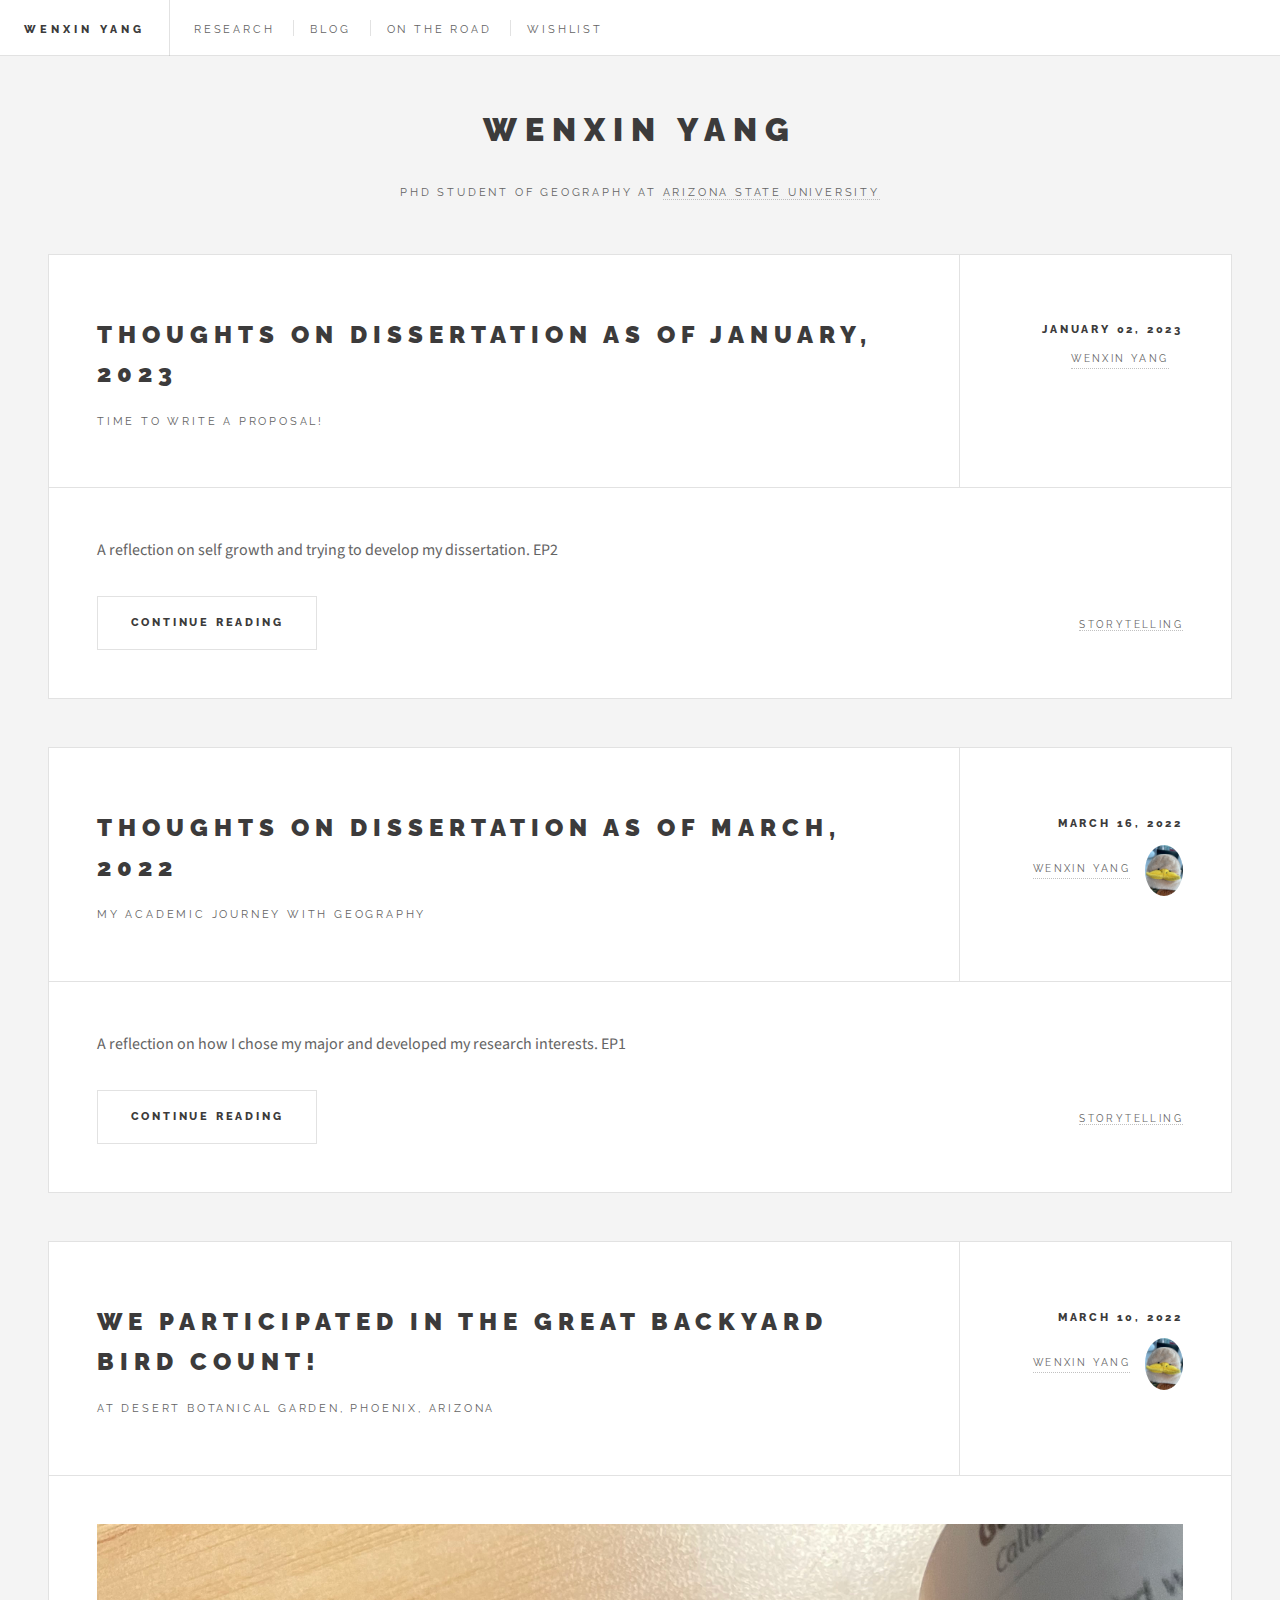
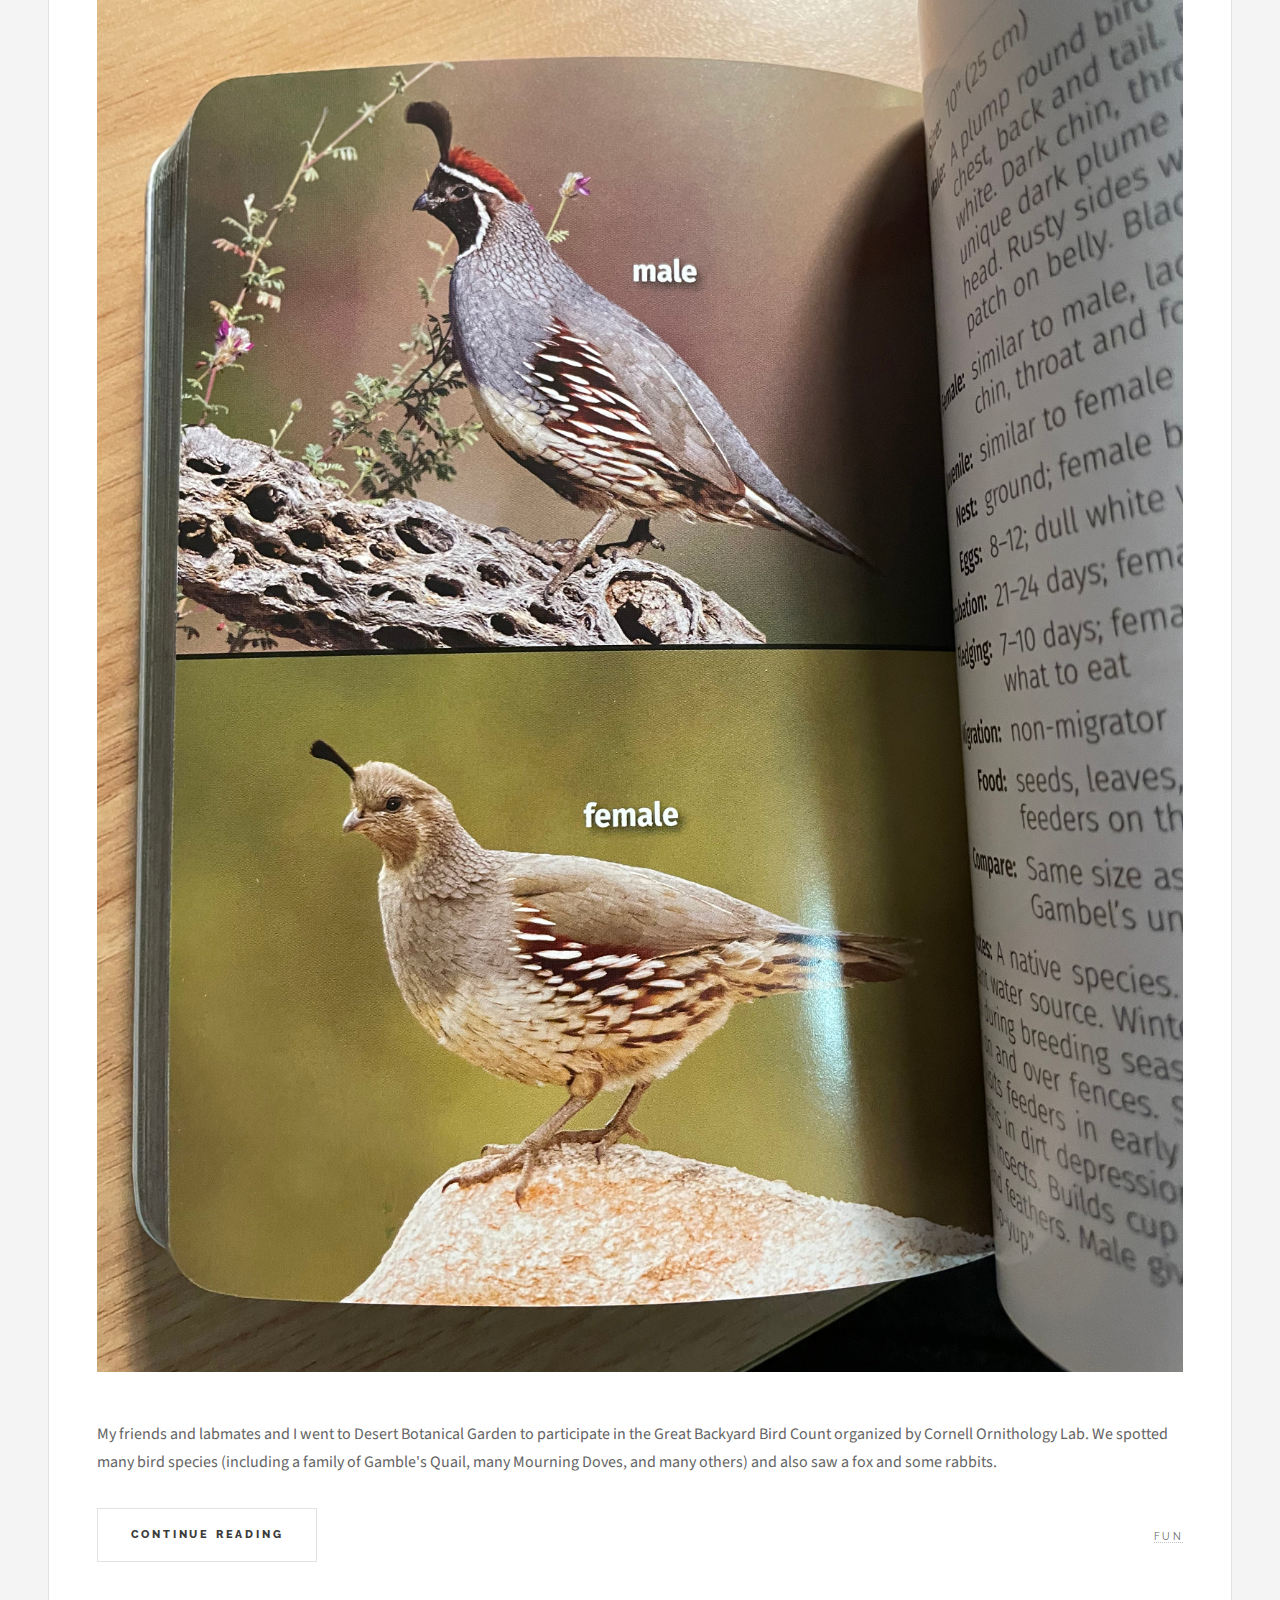
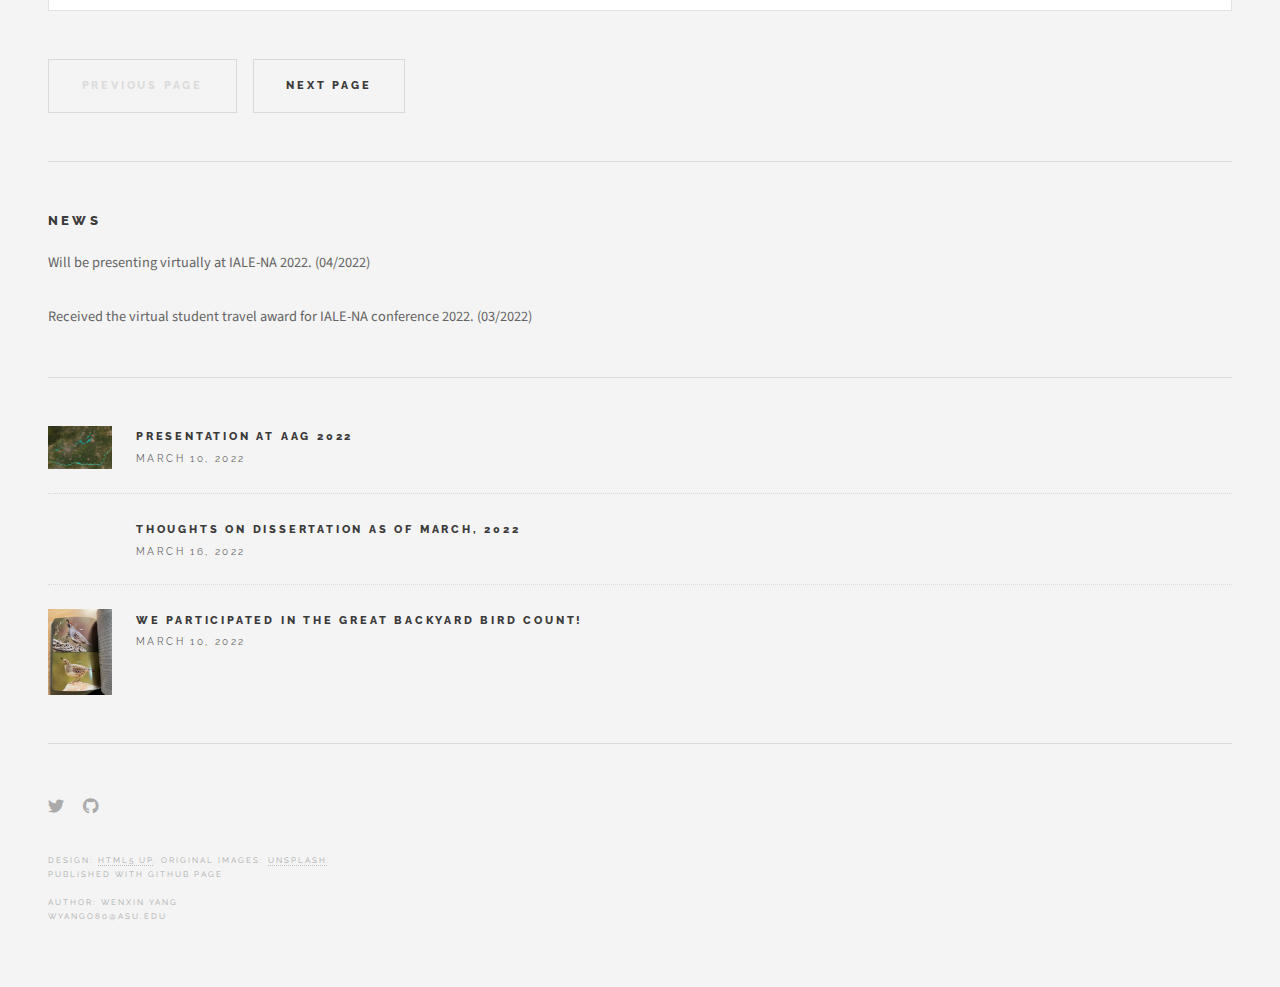
==== blog.html @ fc3aed56 "Update blog.html" ====
<!DOCTYPE HTML>
<!--
	Future Imperfect by HTML5 UP
	html5up.net | @ajlkn
	Free for personal and commercial use under the CCA 3.0 license (html5up.net/license)
-->
<html>
	<head>
		<title>Wenxin Yang</title>
		<meta charset="utf-8" />
		<meta name="viewport" content="width=device-width, initial-scale=1, user-scalable=no" />
		<link rel="stylesheet" href="assets/css/main.css" />
	</head>
	<body class="is-preload">

		<!-- Wrapper -->
			<div id="wrapper">

				<!-- Header -->
					<header id="header">
						<h1><a href="index.html">Wenxin Yang</a></h1>
						<nav class="links">
							<ul>
								<li><a href="research.html">Research</a></li>
								<li><a href="blog.html">Blog</a></li>
								<li><a href="travel.html">On the road</a></li>
								<li><a href="fun.html">Wishlist</a></li>
							</ul>
					</header>

				<!-- Main -->
					<div id="main">

						<!-- Post -->
						<article class="post">
							<header>
								<div class="title">
									<h2><a href="posts/dissertation-anxiety-2301.html">Thoughts on dissertation as of January, 2023</a></h2>
									<p>time to write a proposal!</p>
								</div>
								<div class="meta">
									<time class="published" datetime="2023-01-02">January 02, 2023</time>
									<a href="posts/intro.html" class="author"><span class="name">Wenxin Yang</span></a>
								</div>
							</header>
							<p>A reflection on self growth and trying to develop my dissertation. EP2</p>
							<footer>
								<ul class="actions">
									<li><a href="posts/dissertation-anxiety-2301.html" class="button large">Continue Reading</a></li>
								</ul>
								<ul class="stats">
									<li><a href="#">storytelling</a></li>
								</ul>
							</footer>
						</article>


						<article class="post">
              <header>
                <div class="title">
                  <h2><a href="./posts/dissertation-anxiety-2203.html">Thoughts on dissertation as of March, 2022</a></h2>
                  <p>my academic journey with geography</p>
                </div>
                <div class="meta">
                  <time class="published" datetime="2022-03-16">March 16, 2022</time>
                  <a href="./posts/intro.html" class="author"><span class="name">Wenxin Yang</span><img src="./images/IMG_9486.jpeg" alt="" /></a>
                </div>
              </header>
              <p>
                A reflection on how I chose my major and developed my research interests. EP1
              </p>
              <footer>
                <ul class="actions">
                  <li><a href="./posts/dissertation-anxiety-2203.html" class="button large">Continue Reading</a></li>
                </ul>
                <ul class="stats">
                  <li><a href="#">storytelling</a></li>
                </ul>
              </footer>
            </article>



							<article class="post">
								<header>
									<div class="title">
										<h2><a href="./posts/birding-feb22.html">We participated in the great backyard bird count!</a></h2>
										<p>At desert botanical garden, Phoenix, Arizona</p>
									</div>
									<div class="meta">
										<time class="published" datetime="2022-03-10">March 10, 2022</time>
										<a href="./posts/intro.html" class="author"><span class="name">Wenxin Yang</span><img src="./images/IMG_9486.jpeg" alt="" /></a>
									</div>
								</header>
								<a href="./posts/birding-feb22.html" class="image featured"><img src="images/IMG_1371.jpeg" alt="" /></a>
								<p>My friends and labmates and I went to Desert Botanical Garden to participate in the Great Backyard Bird Count
                  organized by Cornell Ornithology Lab. We spotted many bird species (including a family of Gamble's Quail, many
                  Mourning Doves, and many others) and also saw a fox and some rabbits.
								</p>
								<footer>
									<ul class="actions">
										<li><a href="./posts/aag2022.html" class="button large">Continue Reading</a></li>
									</ul>
									<ul class="stats">
										<li><a href="#">fun</a></li>
									</ul>
								</footer>
							</article>

						<!-- Pagination -->
							<ul class="actions pagination">
								<li><a href="" class="disabled button large previous">Previous Page</a></li>
								<li><a href="#" class="button large next">Next Page</a></li>
							</ul>

					</div>

				<!-- Sidebar -->
					<section id="sidebar">

						<!-- Intro -->
							<section id="intro">
								<header>
									<h2>Wenxin Yang</h2>
									<p>PhD student of Geography at <a href="https://isearch.asu.edu/profile/3613936">Arizona State University</a></p>
								</header>
							</section>

							<!-- News -->
								<section class="blurb">
									<h2>News</h2>
									<p>Will be presenting virtually at IALE-NA 2022. (04/2022)</p>
									<p>Received the virtual student travel award for IALE-NA conference 2022. (03/2022)</p>
								</section>

								<!-- Posts List -->
                <section>
                  <ul class="posts">

                    <li>
                      <article>
                        <header>
                          <h3><a href="posts/aag2022.html">Presentation at AAG 2022</a></h3>
                          <time class="published" datetime="2022-03-10">March 10, 2022</time>
                        </header>
                        <a href="posts/aag2022.html" class="image"><img src="images/aag-2022.png" alt="" /></a>
                      </article>
                    </li>

                    <li>
                      <article>
                        <header>
                          <h3><a href="posts/dissertation-anxiety-2203.html">Thoughts on dissertation as of March, 2022</a></h3>
                          <time class="published" datetime="2022-03-10">March 16, 2022</time>
                        </header>
                        <a href="#" class="image"><img src="#" alt="" /></a>
                      </article>
                    </li>

                    <li>
                      <article>
                        <header>
                          <h3><a href="birding-feb22.html">We participated in the Great Backyard Bird Count!</a></h3>
                          <time class="published" datetime="2022-03-10">March 10, 2022</time>
                        </header>
                        <a href="birding-feb22.html" class="image"><img src="images/IMG_1371.jpeg" alt="" /></a>
                      </article>
                    </li>

                  </ul>
                </section>

									<!-- Footer -->
										<section id="footer">
											<ul class="icons">
												<li><a href="https://twitter.com/yangwenxin_ywx" class="icon brands fa-twitter"><span class="label">Twitter</span></a></li>
												<li><a href="https://github.com/wxyang007" class="icon brands fa-github"><span class="label">GitHub</span></a></li>
											</ul>
											<p class="copyright">Design: <a href="http://html5up.net">HTML5 UP</a>. Original Images: <a href="http://unsplash.com">Unsplash</a>.
											<br>published with GitHub Page </br> <br> Author: Wenxin Yang </br> wyango80@asu.edu</p>
										</section>
							</section>
								</div>
							</section>



			</div>

		<!-- Scripts -->
			<script src="assets/js/jquery.min.js"></script>
			<script src="assets/js/browser.min.js"></script>
			<script src="assets/js/breakpoints.min.js"></script>
			<script src="assets/js/util.js"></script>
			<script src="assets/js/main.js"></script>

	</body>
</html>
---- assets/css/main.css ----
@import url(fontawesome-all.min.css);
@import url("https://fonts.googleapis.com/css?family=Source+Sans+Pro:400,700|Raleway:400,800,900");

/*
	Future Imperfect by HTML5 UP
	html5up.net | @ajlkn
	Free for personal and commercial use under the CCA 3.0 license (html5up.net/license)
*/

html, body, div, span, applet, object,
iframe, h1, h2, h3, h4, h5, h6, p, blockquote,
pre, a, abbr, acronym, address, big, cite,
code, del, dfn, em, img, ins, kbd, q, s, samp,
small, strike, strong, sub, sup, tt, var, b,
u, i, center, dl, dt, dd, ol, ul, li, fieldset,
form, label, legend, table, caption, tbody,
tfoot, thead, tr, th, td, article, aside,
canvas, details, embed, figure, figcaption,
footer, header, hgroup, menu, nav, output, ruby,
section, summary, time, mark, audio, video {
	margin: 0;
	padding: 0;
	border: 0;
	font-size: 100%;
	font: inherit;
	vertical-align: baseline;}

article, aside, details, figcaption, figure,
footer, header, hgroup, menu, nav, section {
	display: block;}

body {
	line-height: 1;
}

ol, ul {
	list-style: none;
}

blockquote, q {
	quotes: none;
}

	blockquote:before, blockquote:after, q:before, q:after {
		content: '';
		content: none;
	}

table {
	border-collapse: collapse;
	border-spacing: 0;
}

body {
	-webkit-text-size-adjust: none;
}

mark {
	background-color: transparent;
	color: inherit;
}

input::-moz-focus-inner {
	border: 0;
	padding: 0;
}

input, select, textarea {
	-moz-appearance: none;
	-webkit-appearance: none;
	-ms-appearance: none;
	appearance: none;
}

/* Basic */

	@-ms-viewport {
		width: device-width;
	}

	body {
		-ms-overflow-style: scrollbar;
	}

	@media screen and (max-width: 480px) {

		html, body {
			min-width: 320px;
		}

	}

	html {
		box-sizing: border-box;
	}

	*, *:before, *:after {
		box-sizing: inherit;
	}

	body {
		background: #f4f4f4;
	}

		body.is-preload *, body.is-preload *:before, body.is-preload *:after {
			-moz-animation: none !important;
			-webkit-animation: none !important;
			-ms-animation: none !important;
			animation: none !important;
			-moz-transition: none !important;
			-webkit-transition: none !important;
			-ms-transition: none !important;
			transition: none !important;
		}

/* Type */

	body, input, select, textarea {
		color: #646464;
		font-family: "Source Sans Pro", Helvetica, sans-serif;
		font-size: 14pt;
		font-weight: 400;
		line-height: 1.75;
	}

		@media screen and (max-width: 1680px) {

			body, input, select, textarea {
				font-size: 12pt;
			}

		}

		@media screen and (max-width: 1280px) {

			body, input, select, textarea {
				font-size: 12pt;
			}

		}

		@media screen and (max-width: 980px) {

			body, input, select, textarea {
				font-size: 12pt;
			}

		}

		@media screen and (max-width: 736px) {

			body, input, select, textarea {
				font-size: 12pt;
			}

		}

		@media screen and (max-width: 480px) {

			body, input, select, textarea {
				font-size: 12pt;
			}

		}

	a {
		-moz-transition: color 0.2s ease, border-bottom-color 0.2s ease;
		-webkit-transition: color 0.2s ease, border-bottom-color 0.2s ease;
		-ms-transition: color 0.2s ease, border-bottom-color 0.2s ease;
		transition: color 0.2s ease, border-bottom-color 0.2s ease;
		border-bottom: dotted 1px rgba(160, 160, 160, 0.65);
		color: inherit;
		text-decoration: none;
	}

		a:before {
			-moz-transition: color 0.2s ease;
			-webkit-transition: color 0.2s ease;
			-ms-transition: color 0.2s ease;
			transition: color 0.2s ease;
		}

		a:hover {
			border-bottom-color: transparent;
			color: #2ebaae !important;
		}

			a:hover:before {
				color: #2ebaae !important;
			}

	strong, b {
		color: #3c3b3b;
		font-weight: 700;
	}

	em, i {
		font-style: italic;
	}

	p {
		margin: 0 0 2em 0;
	}

	h1, h2, h3, h4, h5, h6 {
		color: #3c3b3b;
		font-family: "Raleway", Helvetica, sans-serif;
		font-weight: 800;
		letter-spacing: 0.25em;
		line-height: 1.65;
		margin: 0 0 1em 0;
		text-transform: uppercase;
	}

		h1 a, h2 a, h3 a, h4 a, h5 a, h6 a {
			color: inherit;
			border-bottom: 0;
		}

	h2 {
		font-size: 1.1em;
	}

	h3 {
		font-size: 0.9em;
	}

	h4 {
		font-size: 0.7em;
	}

	h5 {
		font-size: 0.7em;
	}

	h6 {
		font-size: 0.7em;
	}

	sub {
		font-size: 0.8em;
		position: relative;
		top: 0.5em;
	}

	sup {
		font-size: 0.8em;
		position: relative;
		top: -0.5em;
	}

	blockquote {
		border-left: solid 4px rgba(160, 160, 160, 0.3);
		font-style: italic;
		margin: 0 0 2em 0;
		padding: 0.5em 0 0.5em 2em;
	}

	code {
		background: rgba(160, 160, 160, 0.075);
		border: solid 1px rgba(160, 160, 160, 0.3);
		font-family: "Courier New", monospace;
		font-size: 0.9em;
		margin: 0 0.25em;
		padding: 0.25em 0.65em;
	}

	pre {
		-webkit-overflow-scrolling: touch;
		font-family: "Courier New", monospace;
		font-size: 0.9em;
		margin: 0 0 2em 0;
	}

		pre code {
			display: block;
			line-height: 1.75em;
			padding: 1em 1.5em;
			overflow-x: auto;
		}

	hr {
		border: 0;
		border-bottom: solid 1px rgba(160, 160, 160, 0.3);
		margin: 2em 0;
	}

		hr.major {
			margin: 3em 0;
		}

	.align-left {
		text-align: left;
	}

	.align-center {
		text-align: center;
	}

	.align-right {
		text-align: right;
	}

/* Row */

	.row {
		display: flex;
		flex-wrap: wrap;
		box-sizing: border-box;
		align-items: stretch;
	}

		.row > * {
			box-sizing: border-box;
		}

		.row.gtr-uniform > * > :last-child {
			margin-bottom: 0;
		}

		.row.aln-left {
			justify-content: flex-start;
		}

		.row.aln-center {
			justify-content: center;
		}

		.row.aln-right {
			justify-content: flex-end;
		}

		.row.aln-top {
			align-items: flex-start;
		}

		.row.aln-middle {
			align-items: center;
		}

		.row.aln-bottom {
			align-items: flex-end;
		}

		.row > .imp {
			order: -1;
		}

		.row > .col-1 {
			width: 8.33333%;
		}

		.row > .off-1 {
			margin-left: 8.33333%;
		}

		.row > .col-2 {
			width: 16.66667%;
		}

		.row > .off-2 {
			margin-left: 16.66667%;
		}

		.row > .col-3 {
			width: 25%;
		}

		.row > .off-3 {
			margin-left: 25%;
		}

		.row > .col-4 {
			width: 33.33333%;
		}

		.row > .off-4 {
			margin-left: 33.33333%;
		}

		.row > .col-5 {
			width: 41.66667%;
		}

		.row > .off-5 {
			margin-left: 41.66667%;
		}

		.row > .col-6 {
			width: 50%;
		}

		.row > .off-6 {
			margin-left: 50%;
		}

		.row > .col-7 {
			width: 58.33333%;
		}

		.row > .off-7 {
			margin-left: 58.33333%;
		}

		.row > .col-8 {
			width: 66.66667%;
		}

		.row > .off-8 {
			margin-left: 66.66667%;
		}

		.row > .col-9 {
			width: 75%;
		}

		.row > .off-9 {
			margin-left: 75%;
		}

		.row > .col-10 {
			width: 83.33333%;
		}

		.row > .off-10 {
			margin-left: 83.33333%;
		}

		.row > .col-11 {
			width: 91.66667%;
		}

		.row > .off-11 {
			margin-left: 91.66667%;
		}

		.row > .col-12 {
			width: 100%;
		}

		.row > .off-12 {
			margin-left: 100%;
		}

		.row.gtr-0 {
			margin-top: 0;
			margin-left: 0em;
		}

			.row.gtr-0 > * {
				padding: 0 0 0 0em;
			}

			.row.gtr-0.gtr-uniform {
				margin-top: 0em;
			}

				.row.gtr-0.gtr-uniform > * {
					padding-top: 0em;
				}

		.row.gtr-25 {
			margin-top: 0;
			margin-left: -0.25em;
		}

			.row.gtr-25 > * {
				padding: 0 0 0 0.25em;
			}

			.row.gtr-25.gtr-uniform {
				margin-top: -0.25em;
			}

				.row.gtr-25.gtr-uniform > * {
					padding-top: 0.25em;
				}

		.row.gtr-50 {
			margin-top: 0;
			margin-left: -0.5em;
		}

			.row.gtr-50 > * {
				padding: 0 0 0 0.5em;
			}

			.row.gtr-50.gtr-uniform {
				margin-top: -0.5em;
			}

				.row.gtr-50.gtr-uniform > * {
					padding-top: 0.5em;
				}

		.row {
			margin-top: 0;
			margin-left: -1em;
		}

			.row > * {
				padding: 0 0 0 1em;
			}

			.row.gtr-uniform {
				margin-top: -1em;
			}

				.row.gtr-uniform > * {
					padding-top: 1em;
				}

		.row.gtr-150 {
			margin-top: 0;
			margin-left: -1.5em;
		}

			.row.gtr-150 > * {
				padding: 0 0 0 1.5em;
			}

			.row.gtr-150.gtr-uniform {
				margin-top: -1.5em;
			}

				.row.gtr-150.gtr-uniform > * {
					padding-top: 1.5em;
				}

		.row.gtr-200 {
			margin-top: 0;
			margin-left: -2em;
		}

			.row.gtr-200 > * {
				padding: 0 0 0 2em;
			}

			.row.gtr-200.gtr-uniform {
				margin-top: -2em;
			}

				.row.gtr-200.gtr-uniform > * {
					padding-top: 2em;
				}

		@media screen and (max-width: 1680px) {

			.row {
				display: flex;
				flex-wrap: wrap;
				box-sizing: border-box;
				align-items: stretch;
			}

				.row > * {
					box-sizing: border-box;
				}

				.row.gtr-uniform > * > :last-child {
					margin-bottom: 0;
				}

				.row.aln-left {
					justify-content: flex-start;
				}

				.row.aln-center {
					justify-content: center;
				}

				.row.aln-right {
					justify-content: flex-end;
				}

				.row.aln-top {
					align-items: flex-start;
				}

				.row.aln-middle {
					align-items: center;
				}

				.row.aln-bottom {
					align-items: flex-end;
				}

				.row > .imp-xlarge {
					order: -1;
				}

				.row > .col-1-xlarge {
					width: 8.33333%;
				}

				.row > .off-1-xlarge {
					margin-left: 8.33333%;
				}

				.row > .col-2-xlarge {
					width: 16.66667%;
				}

				.row > .off-2-xlarge {
					margin-left: 16.66667%;
				}

				.row > .col-3-xlarge {
					width: 25%;
				}

				.row > .off-3-xlarge {
					margin-left: 25%;
				}

				.row > .col-4-xlarge {
					width: 33.33333%;
				}

				.row > .off-4-xlarge {
					margin-left: 33.33333%;
				}

				.row > .col-5-xlarge {
					width: 41.66667%;
				}

				.row > .off-5-xlarge {
					margin-left: 41.66667%;
				}

				.row > .col-6-xlarge {
					width: 50%;
				}

				.row > .off-6-xlarge {
					margin-left: 50%;
				}

				.row > .col-7-xlarge {
					width: 58.33333%;
				}

				.row > .off-7-xlarge {
					margin-left: 58.33333%;
				}

				.row > .col-8-xlarge {
					width: 66.66667%;
				}

				.row > .off-8-xlarge {
					margin-left: 66.66667%;
				}

				.row > .col-9-xlarge {
					width: 75%;
				}

				.row > .off-9-xlarge {
					margin-left: 75%;
				}

				.row > .col-10-xlarge {
					width: 83.33333%;
				}

				.row > .off-10-xlarge {
					margin-left: 83.33333%;
				}

				.row > .col-11-xlarge {
					width: 91.66667%;
				}

				.row > .off-11-xlarge {
					margin-left: 91.66667%;
				}

				.row > .col-12-xlarge {
					width: 100%;
				}

				.row > .off-12-xlarge {
					margin-left: 100%;
				}

				.row.gtr-0 {
					margin-top: 0;
					margin-left: 0em;
				}

					.row.gtr-0 > * {
						padding: 0 0 0 0em;
					}

					.row.gtr-0.gtr-uniform {
						margin-top: 0em;
					}

						.row.gtr-0.gtr-uniform > * {
							padding-top: 0em;
						}

				.row.gtr-25 {
					margin-top: 0;
					margin-left: -0.25em;
				}

					.row.gtr-25 > * {
						padding: 0 0 0 0.25em;
					}

					.row.gtr-25.gtr-uniform {
						margin-top: -0.25em;
					}

						.row.gtr-25.gtr-uniform > * {
							padding-top: 0.25em;
						}

				.row.gtr-50 {
					margin-top: 0;
					margin-left: -0.5em;
				}

					.row.gtr-50 > * {
						padding: 0 0 0 0.5em;
					}

					.row.gtr-50.gtr-uniform {
						margin-top: -0.5em;
					}

						.row.gtr-50.gtr-uniform > * {
							padding-top: 0.5em;
						}

				.row {
					margin-top: 0;
					margin-left: -1em;
				}

					.row > * {
						padding: 0 0 0 1em;
					}

					.row.gtr-uniform {
						margin-top: -1em;
					}

						.row.gtr-uniform > * {
							padding-top: 1em;
						}

				.row.gtr-150 {
					margin-top: 0;
					margin-left: -1.5em;
				}

					.row.gtr-150 > * {
						padding: 0 0 0 1.5em;
					}

					.row.gtr-150.gtr-uniform {
						margin-top: -1.5em;
					}

						.row.gtr-150.gtr-uniform > * {
							padding-top: 1.5em;
						}

				.row.gtr-200 {
					margin-top: 0;
					margin-left: -2em;
				}

					.row.gtr-200 > * {
						padding: 0 0 0 2em;
					}

					.row.gtr-200.gtr-uniform {
						margin-top: -2em;
					}

						.row.gtr-200.gtr-uniform > * {
							padding-top: 2em;
						}

		}

		@media screen and (max-width: 1280px) {

			.row {
				display: flex;
				flex-wrap: wrap;
				box-sizing: border-box;
				align-items: stretch;
			}

				.row > * {
					box-sizing: border-box;
				}

				.row.gtr-uniform > * > :last-child {
					margin-bottom: 0;
				}

				.row.aln-left {
					justify-content: flex-start;
				}

				.row.aln-center {
					justify-content: center;
				}

				.row.aln-right {
					justify-content: flex-end;
				}

				.row.aln-top {
					align-items: flex-start;
				}

				.row.aln-middle {
					align-items: center;
				}

				.row.aln-bottom {
					align-items: flex-end;
				}

				.row > .imp-large {
					order: -1;
				}

				.row > .col-1-large {
					width: 8.33333%;
				}

				.row > .off-1-large {
					margin-left: 8.33333%;
				}

				.row > .col-2-large {
					width: 16.66667%;
				}

				.row > .off-2-large {
					margin-left: 16.66667%;
				}

				.row > .col-3-large {
					width: 25%;
				}

				.row > .off-3-large {
					margin-left: 25%;
				}

				.row > .col-4-large {
					width: 33.33333%;
				}

				.row > .off-4-large {
					margin-left: 33.33333%;
				}

				.row > .col-5-large {
					width: 41.66667%;
				}

				.row > .off-5-large {
					margin-left: 41.66667%;
				}

				.row > .col-6-large {
					width: 50%;
				}

				.row > .off-6-large {
					margin-left: 50%;
				}

				.row > .col-7-large {
					width: 58.33333%;
				}

				.row > .off-7-large {
					margin-left: 58.33333%;
				}

				.row > .col-8-large {
					width: 66.66667%;
				}

				.row > .off-8-large {
					margin-left: 66.66667%;
				}

				.row > .col-9-large {
					width: 75%;
				}

				.row > .off-9-large {
					margin-left: 75%;
				}

				.row > .col-10-large {
					width: 83.33333%;
				}

				.row > .off-10-large {
					margin-left: 83.33333%;
				}

				.row > .col-11-large {
					width: 91.66667%;
				}

				.row > .off-11-large {
					margin-left: 91.66667%;
				}

				.row > .col-12-large {
					width: 100%;
				}

				.row > .off-12-large {
					margin-left: 100%;
				}

				.row.gtr-0 {
					margin-top: 0;
					margin-left: 0em;
				}

					.row.gtr-0 > * {
						padding: 0 0 0 0em;
					}

					.row.gtr-0.gtr-uniform {
						margin-top: 0em;
					}

						.row.gtr-0.gtr-uniform > * {
							padding-top: 0em;
						}

				.row.gtr-25 {
					margin-top: 0;
					margin-left: -0.25em;
				}

					.row.gtr-25 > * {
						padding: 0 0 0 0.25em;
					}

					.row.gtr-25.gtr-uniform {
						margin-top: -0.25em;
					}

						.row.gtr-25.gtr-uniform > * {
							padding-top: 0.25em;
						}

				.row.gtr-50 {
					margin-top: 0;
					margin-left: -0.5em;
				}

					.row.gtr-50 > * {
						padding: 0 0 0 0.5em;
					}

					.row.gtr-50.gtr-uniform {
						margin-top: -0.5em;
					}

						.row.gtr-50.gtr-uniform > * {
							padding-top: 0.5em;
						}

				.row {
					margin-top: 0;
					margin-left: -1em;
				}

					.row > * {
						padding: 0 0 0 1em;
					}

					.row.gtr-uniform {
						margin-top: -1em;
					}

						.row.gtr-uniform > * {
							padding-top: 1em;
						}

				.row.gtr-150 {
					margin-top: 0;
					margin-left: -1.5em;
				}

					.row.gtr-150 > * {
						padding: 0 0 0 1.5em;
					}

					.row.gtr-150.gtr-uniform {
						margin-top: -1.5em;
					}

						.row.gtr-150.gtr-uniform > * {
							padding-top: 1.5em;
						}

				.row.gtr-200 {
					margin-top: 0;
					margin-left: -2em;
				}

					.row.gtr-200 > * {
						padding: 0 0 0 2em;
					}

					.row.gtr-200.gtr-uniform {
						margin-top: -2em;
					}

						.row.gtr-200.gtr-uniform > * {
							padding-top: 2em;
						}

		}

		@media screen and (max-width: 980px) {

			.row {
				display: flex;
				flex-wrap: wrap;
				box-sizing: border-box;
				align-items: stretch;
			}

				.row > * {
					box-sizing: border-box;
				}

				.row.gtr-uniform > * > :last-child {
					margin-bottom: 0;
				}

				.row.aln-left {
					justify-content: flex-start;
				}

				.row.aln-center {
					justify-content: center;
				}

				.row.aln-right {
					justify-content: flex-end;
				}

				.row.aln-top {
					align-items: flex-start;
				}

				.row.aln-middle {
					align-items: center;
				}

				.row.aln-bottom {
					align-items: flex-end;
				}

				.row > .imp-medium {
					order: -1;
				}

				.row > .col-1-medium {
					width: 8.33333%;
				}

				.row > .off-1-medium {
					margin-left: 8.33333%;
				}

				.row > .col-2-medium {
					width: 16.66667%;
				}

				.row > .off-2-medium {
					margin-left: 16.66667%;
				}

				.row > .col-3-medium {
					width: 25%;
				}

				.row > .off-3-medium {
					margin-left: 25%;
				}

				.row > .col-4-medium {
					width: 33.33333%;
				}

				.row > .off-4-medium {
					margin-left: 33.33333%;
				}

				.row > .col-5-medium {
					width: 41.66667%;
				}

				.row > .off-5-medium {
					margin-left: 41.66667%;
				}

				.row > .col-6-medium {
					width: 50%;
				}

				.row > .off-6-medium {
					margin-left: 50%;
				}

				.row > .col-7-medium {
					width: 58.33333%;
				}

				.row > .off-7-medium {
					margin-left: 58.33333%;
				}

				.row > .col-8-medium {
					width: 66.66667%;
				}

				.row > .off-8-medium {
					margin-left: 66.66667%;
				}

				.row > .col-9-medium {
					width: 75%;
				}

				.row > .off-9-medium {
					margin-left: 75%;
				}

				.row > .col-10-medium {
					width: 83.33333%;
				}

				.row > .off-10-medium {
					margin-left: 83.33333%;
				}

				.row > .col-11-medium {
					width: 91.66667%;
				}

				.row > .off-11-medium {
					margin-left: 91.66667%;
				}

				.row > .col-12-medium {
					width: 100%;
				}

				.row > .off-12-medium {
					margin-left: 100%;
				}

				.row.gtr-0 {
					margin-top: 0;
					margin-left: 0em;
				}

					.row.gtr-0 > * {
						padding: 0 0 0 0em;
					}

					.row.gtr-0.gtr-uniform {
						margin-top: 0em;
					}

						.row.gtr-0.gtr-uniform > * {
							padding-top: 0em;
						}

				.row.gtr-25 {
					margin-top: 0;
					margin-left: -0.25em;
				}

					.row.gtr-25 > * {
						padding: 0 0 0 0.25em;
					}

					.row.gtr-25.gtr-uniform {
						margin-top: -0.25em;
					}

						.row.gtr-25.gtr-uniform > * {
							padding-top: 0.25em;
						}

				.row.gtr-50 {
					margin-top: 0;
					margin-left: -0.5em;
				}

					.row.gtr-50 > * {
						padding: 0 0 0 0.5em;
					}

					.row.gtr-50.gtr-uniform {
						margin-top: -0.5em;
					}

						.row.gtr-50.gtr-uniform > * {
							padding-top: 0.5em;
						}

				.row {
					margin-top: 0;
					margin-left: -1em;
				}

					.row > * {
						padding: 0 0 0 1em;
					}

					.row.gtr-uniform {
						margin-top: -1em;
					}

						.row.gtr-uniform > * {
							padding-top: 1em;
						}

				.row.gtr-150 {
					margin-top: 0;
					margin-left: -1.5em;
				}

					.row.gtr-150 > * {
						padding: 0 0 0 1.5em;
					}

					.row.gtr-150.gtr-uniform {
						margin-top: -1.5em;
					}

						.row.gtr-150.gtr-uniform > * {
							padding-top: 1.5em;
						}

				.row.gtr-200 {
					margin-top: 0;
					margin-left: -2em;
				}

					.row.gtr-200 > * {
						padding: 0 0 0 2em;
					}

					.row.gtr-200.gtr-uniform {
						margin-top: -2em;
					}

						.row.gtr-200.gtr-uniform > * {
							padding-top: 2em;
						}

		}

		@media screen and (max-width: 736px) {

			.row {
				display: flex;
				flex-wrap: wrap;
				box-sizing: border-box;
				align-items: stretch;
			}

				.row > * {
					box-sizing: border-box;
				}

				.row.gtr-uniform > * > :last-child {
					margin-bottom: 0;
				}

				.row.aln-left {
					justify-content: flex-start;
				}

				.row.aln-center {
					justify-content: center;
				}

				.row.aln-right {
					justify-content: flex-end;
				}

				.row.aln-top {
					align-items: flex-start;
				}

				.row.aln-middle {
					align-items: center;
				}

				.row.aln-bottom {
					align-items: flex-end;
				}

				.row > .imp-small {
					order: -1;
				}

				.row > .col-1-small {
					width: 8.33333%;
				}

				.row > .off-1-small {
					margin-left: 8.33333%;
				}

				.row > .col-2-small {
					width: 16.66667%;
				}

				.row > .off-2-small {
					margin-left: 16.66667%;
				}

				.row > .col-3-small {
					width: 25%;
				}

				.row > .off-3-small {
					margin-left: 25%;
				}

				.row > .col-4-small {
					width: 33.33333%;
				}

				.row > .off-4-small {
					margin-left: 33.33333%;
				}

				.row > .col-5-small {
					width: 41.66667%;
				}

				.row > .off-5-small {
					margin-left: 41.66667%;
				}

				.row > .col-6-small {
					width: 50%;
				}

				.row > .off-6-small {
					margin-left: 50%;
				}

				.row > .col-7-small {
					width: 58.33333%;
				}

				.row > .off-7-small {
					margin-left: 58.33333%;
				}

				.row > .col-8-small {
					width: 66.66667%;
				}

				.row > .off-8-small {
					margin-left: 66.66667%;
				}

				.row > .col-9-small {
					width: 75%;
				}

				.row > .off-9-small {
					margin-left: 75%;
				}

				.row > .col-10-small {
					width: 83.33333%;
				}

				.row > .off-10-small {
					margin-left: 83.33333%;
				}

				.row > .col-11-small {
					width: 91.66667%;
				}

				.row > .off-11-small {
					margin-left: 91.66667%;
				}

				.row > .col-12-small {
					width: 100%;
				}

				.row > .off-12-small {
					margin-left: 100%;
				}

				.row.gtr-0 {
					margin-top: 0;
					margin-left: 0em;
				}

					.row.gtr-0 > * {
						padding: 0 0 0 0em;
					}

					.row.gtr-0.gtr-uniform {
						margin-top: 0em;
					}

						.row.gtr-0.gtr-uniform > * {
							padding-top: 0em;
						}

				.row.gtr-25 {
					margin-top: 0;
					margin-left: -0.25em;
				}

					.row.gtr-25 > * {
						padding: 0 0 0 0.25em;
					}

					.row.gtr-25.gtr-uniform {
						margin-top: -0.25em;
					}

						.row.gtr-25.gtr-uniform > * {
							padding-top: 0.25em;
						}

				.row.gtr-50 {
					margin-top: 0;
					margin-left: -0.5em;
				}

					.row.gtr-50 > * {
						padding: 0 0 0 0.5em;
					}

					.row.gtr-50.gtr-uniform {
						margin-top: -0.5em;
					}

						.row.gtr-50.gtr-uniform > * {
							padding-top: 0.5em;
						}

				.row {
					margin-top: 0;
					margin-left: -1em;
				}

					.row > * {
						padding: 0 0 0 1em;
					}

					.row.gtr-uniform {
						margin-top: -1em;
					}

						.row.gtr-uniform > * {
							padding-top: 1em;
						}

				.row.gtr-150 {
					margin-top: 0;
					margin-left: -1.5em;
				}

					.row.gtr-150 > * {
						padding: 0 0 0 1.5em;
					}

					.row.gtr-150.gtr-uniform {
						margin-top: -1.5em;
					}

						.row.gtr-150.gtr-uniform > * {
							padding-top: 1.5em;
						}

				.row.gtr-200 {
					margin-top: 0;
					margin-left: -2em;
				}

					.row.gtr-200 > * {
						padding: 0 0 0 2em;
					}

					.row.gtr-200.gtr-uniform {
						margin-top: -2em;
					}

						.row.gtr-200.gtr-uniform > * {
							padding-top: 2em;
						}

		}

		@media screen and (max-width: 480px) {

			.row {
				display: flex;
				flex-wrap: wrap;
				box-sizing: border-box;
				align-items: stretch;
			}

				.row > * {
					box-sizing: border-box;
				}

				.row.gtr-uniform > * > :last-child {
					margin-bottom: 0;
				}

				.row.aln-left {
					justify-content: flex-start;
				}

				.row.aln-center {
					justify-content: center;
				}

				.row.aln-right {
					justify-content: flex-end;
				}

				.row.aln-top {
					align-items: flex-start;
				}

				.row.aln-middle {
					align-items: center;
				}

				.row.aln-bottom {
					align-items: flex-end;
				}

				.row > .imp-xsmall {
					order: -1;
				}

				.row > .col-1-xsmall {
					width: 8.33333%;
				}

				.row > .off-1-xsmall {
					margin-left: 8.33333%;
				}

				.row > .col-2-xsmall {
					width: 16.66667%;
				}

				.row > .off-2-xsmall {
					margin-left: 16.66667%;
				}

				.row > .col-3-xsmall {
					width: 25%;
				}

				.row > .off-3-xsmall {
					margin-left: 25%;
				}

				.row > .col-4-xsmall {
					width: 33.33333%;
				}

				.row > .off-4-xsmall {
					margin-left: 33.33333%;
				}

				.row > .col-5-xsmall {
					width: 41.66667%;
				}

				.row > .off-5-xsmall {
					margin-left: 41.66667%;
				}

				.row > .col-6-xsmall {
					width: 50%;
				}

				.row > .off-6-xsmall {
					margin-left: 50%;
				}

				.row > .col-7-xsmall {
					width: 58.33333%;
				}

				.row > .off-7-xsmall {
					margin-left: 58.33333%;
				}

				.row > .col-8-xsmall {
					width: 66.66667%;
				}

				.row > .off-8-xsmall {
					margin-left: 66.66667%;
				}

				.row > .col-9-xsmall {
					width: 75%;
				}

				.row > .off-9-xsmall {
					margin-left: 75%;
				}

				.row > .col-10-xsmall {
					width: 83.33333%;
				}

				.row > .off-10-xsmall {
					margin-left: 83.33333%;
				}

				.row > .col-11-xsmall {
					width: 91.66667%;
				}

				.row > .off-11-xsmall {
					margin-left: 91.66667%;
				}

				.row > .col-12-xsmall {
					width: 100%;
				}

				.row > .off-12-xsmall {
					margin-left: 100%;
				}

				.row.gtr-0 {
					margin-top: 0;
					margin-left: 0em;
				}

					.row.gtr-0 > * {
						padding: 0 0 0 0em;
					}

					.row.gtr-0.gtr-uniform {
						margin-top: 0em;
					}

						.row.gtr-0.gtr-uniform > * {
							padding-top: 0em;
						}

				.row.gtr-25 {
					margin-top: 0;
					margin-left: -0.25em;
				}

					.row.gtr-25 > * {
						padding: 0 0 0 0.25em;
					}

					.row.gtr-25.gtr-uniform {
						margin-top: -0.25em;
					}

						.row.gtr-25.gtr-uniform > * {
							padding-top: 0.25em;
						}

				.row.gtr-50 {
					margin-top: 0;
					margin-left: -0.5em;
				}

					.row.gtr-50 > * {
						padding: 0 0 0 0.5em;
					}

					.row.gtr-50.gtr-uniform {
						margin-top: -0.5em;
					}

						.row.gtr-50.gtr-uniform > * {
							padding-top: 0.5em;
						}

				.row {
					margin-top: 0;
					margin-left: -1em;
				}

					.row > * {
						padding: 0 0 0 1em;
					}

					.row.gtr-uniform {
						margin-top: -1em;
					}

						.row.gtr-uniform > * {
							padding-top: 1em;
						}

				.row.gtr-150 {
					margin-top: 0;
					margin-left: -1.5em;
				}

					.row.gtr-150 > * {
						padding: 0 0 0 1.5em;
					}

					.row.gtr-150.gtr-uniform {
						margin-top: -1.5em;
					}

						.row.gtr-150.gtr-uniform > * {
							padding-top: 1.5em;
						}

				.row.gtr-200 {
					margin-top: 0;
					margin-left: -2em;
				}

					.row.gtr-200 > * {
						padding: 0 0 0 2em;
					}

					.row.gtr-200.gtr-uniform {
						margin-top: -2em;
					}

						.row.gtr-200.gtr-uniform > * {
							padding-top: 2em;
						}

		}

/* Author */

	.author {
		display: -moz-flex;
		display: -webkit-flex;
		display: -ms-flex;
		display: flex;
		-moz-flex-direction: row;
		-webkit-flex-direction: row;
		-ms-flex-direction: row;
		flex-direction: row;
		-moz-align-items: center;
		-webkit-align-items: center;
		-ms-align-items: center;
		align-items: center;
		-moz-justify-content: -moz-flex-end;
		-webkit-justify-content: -webkit-flex-end;
		-ms-justify-content: -ms-flex-end;
		justify-content: flex-end;
		border-bottom: 0;
		font-family: "Raleway", Helvetica, sans-serif;
		font-size: 0.6em;
		font-weight: 400;
		letter-spacing: 0.25em;
		text-transform: uppercase;
		white-space: nowrap;
	}

		.author .name {
			-moz-transition: border-bottom-color 0.2s ease;
			-webkit-transition: border-bottom-color 0.2s ease;
			-ms-transition: border-bottom-color 0.2s ease;
			transition: border-bottom-color 0.2s ease;
			border-bottom: dotted 1px rgba(160, 160, 160, 0.65);
			display: block;
			margin: 0 1.5em 0 0;
		}

		.author img {
			border-radius: 100%;
			display: block;
			width: 4em;
		}

		.author:hover .name {
			border-bottom-color: transparent;
		}

/* Blurb */

	.blurb h2 {
		font-size: 0.8em;
		margin: 0 0 1.5em 0;
	}

	.blurb h3 {
		font-size: 0.7em;
	}

	.blurb p {
		font-size: 0.9em;
	}

/* Box */

	.box {
		border: solid 1px rgba(160, 160, 160, 0.3);
		margin-bottom: 2em;
		padding: 1.5em;
	}

		.box > :last-child,
		.box > :last-child > :last-child,
		.box > :last-child > :last-child > :last-child {
			margin-bottom: 0;
		}

		.box.alt {
			border: 0;
			border-radius: 0;
			padding: 0;
		}

/* Button */

	input[type="submit"],
	input[type="reset"],
	input[type="button"],
	button,
	.button {
		-moz-appearance: none;
		-webkit-appearance: none;
		-ms-appearance: none;
		appearance: none;
		-moz-transition: background-color 0.2s ease, box-shadow 0.2s ease, color 0.2s ease;
		-webkit-transition: background-color 0.2s ease, box-shadow 0.2s ease, color 0.2s ease;
		-ms-transition: background-color 0.2s ease, box-shadow 0.2s ease, color 0.2s ease;
		transition: background-color 0.2s ease, box-shadow 0.2s ease, color 0.2s ease;
		background-color: transparent;
		border: 0;
		box-shadow: inset 0 0 0 1px rgba(160, 160, 160, 0.3);
		color: #3c3b3b !important;
		cursor: pointer;
		display: inline-block;
		font-family: "Raleway", Helvetica, sans-serif;
		font-size: 0.6em;
		font-weight: 800;
		height: 4.8125em;
		letter-spacing: 0.25em;
		line-height: 4.8125em;
		padding: 0 2.5em;
		text-align: center;
		text-decoration: none;
		text-transform: uppercase;
		white-space: nowrap;
	}

		input[type="submit"]:hover,
		input[type="reset"]:hover,
		input[type="button"]:hover,
		button:hover,
		.button:hover {
			box-shadow: inset 0 0 0 1px #2ebaae;
			color: #2ebaae !important;
		}

			input[type="submit"]:hover:active,
			input[type="reset"]:hover:active,
			input[type="button"]:hover:active,
			button:hover:active,
			.button:hover:active {
				background-color: rgba(46, 186, 174, 0.05);
			}

		input[type="submit"]:before, input[type="submit"]:after,
		input[type="reset"]:before,
		input[type="reset"]:after,
		input[type="button"]:before,
		input[type="button"]:after,
		button:before,
		button:after,
		.button:before,
		.button:after {
			color: #aaaaaa;
			position: relative;
		}

		input[type="submit"]:before,
		input[type="reset"]:before,
		input[type="button"]:before,
		button:before,
		.button:before {
			left: -1em;
			padding: 0 0 0 0.75em;
		}

		input[type="submit"]:after,
		input[type="reset"]:after,
		input[type="button"]:after,
		button:after,
		.button:after {
			left: 1em;
			padding: 0 0.75em 0 0;
		}

		input[type="submit"].fit,
		input[type="reset"].fit,
		input[type="button"].fit,
		button.fit,
		.button.fit {
			width: 100%;
		}

		input[type="submit"].large,
		input[type="reset"].large,
		input[type="button"].large,
		button.large,
		.button.large {
			font-size: 0.7em;
			padding: 0 3em;
		}

		input[type="submit"].small,
		input[type="reset"].small,
		input[type="button"].small,
		button.small,
		.button.small {
			font-size: 0.5em;
		}

		input[type="submit"].disabled, input[type="submit"]:disabled,
		input[type="reset"].disabled,
		input[type="reset"]:disabled,
		input[type="button"].disabled,
		input[type="button"]:disabled,
		button.disabled,
		button:disabled,
		.button.disabled,
		.button:disabled {
			pointer-events: none;
			color: rgba(160, 160, 160, 0.3) !important;
		}

			input[type="submit"].disabled:before, input[type="submit"]:disabled:before,
			input[type="reset"].disabled:before,
			input[type="reset"]:disabled:before,
			input[type="button"].disabled:before,
			input[type="button"]:disabled:before,
			button.disabled:before,
			button:disabled:before,
			.button.disabled:before,
			.button:disabled:before {
				color: rgba(160, 160, 160, 0.3) !important;
			}

/* Form */

	form {
		margin: 0 0 2em 0;
	}

		form.search {
			text-decoration: none;
			position: relative;
		}

			form.search:before {
				-moz-osx-font-smoothing: grayscale;
				-webkit-font-smoothing: antialiased;
				display: inline-block;
				font-style: normal;
				font-variant: normal;
				text-rendering: auto;
				line-height: 1;
				text-transform: none !important;
				font-family: 'Font Awesome 5 Free';
				font-weight: 900;
			}

			form.search:before {
				color: #aaaaaa;
				content: '\f002';
				display: block;
				height: 2.75em;
				left: 0;
				line-height: 2.75em;
				position: absolute;
				text-align: center;
				top: 0;
				width: 2.5em;
			}

			form.search > input:first-child {
				padding-left: 2.5em;
			}

	label {
		color: #3c3b3b;
		display: block;
		font-size: 0.9em;
		font-weight: 700;
		margin: 0 0 1em 0;
	}

	input[type="text"],
	input[type="password"],
	input[type="email"],
	input[type="tel"],
	select,
	textarea {
		-moz-appearance: none;
		-webkit-appearance: none;
		-ms-appearance: none;
		appearance: none;
		background: rgba(160, 160, 160, 0.075);
		border: none;
		border: solid 1px rgba(160, 160, 160, 0.3);
		border-radius: 0;
		color: inherit;
		display: block;
		outline: 0;
		padding: 0 1em;
		text-decoration: none;
		width: 100%;
	}

		input[type="text"]:invalid,
		input[type="password"]:invalid,
		input[type="email"]:invalid,
		input[type="tel"]:invalid,
		select:invalid,
		textarea:invalid {
			box-shadow: none;
		}

		input[type="text"]:focus,
		input[type="password"]:focus,
		input[type="email"]:focus,
		input[type="tel"]:focus,
		select:focus,
		textarea:focus {
			border-color: #2ebaae;
			box-shadow: inset 0 0 0 1px #2ebaae;
		}

	.select-wrapper {
		text-decoration: none;
		display: block;
		position: relative;
	}

		.select-wrapper:before {
			-moz-osx-font-smoothing: grayscale;
			-webkit-font-smoothing: antialiased;
			display: inline-block;
			font-style: normal;
			font-variant: normal;
			text-rendering: auto;
			line-height: 1;
			text-transform: none !important;
			font-family: 'Font Awesome 5 Free';
			font-weight: 900;
		}

		.select-wrapper:before {
			color: rgba(160, 160, 160, 0.3);
			content: '\f078';
			display: block;
			height: 2.75em;
			line-height: 2.75em;
			pointer-events: none;
			position: absolute;
			right: 0;
			text-align: center;
			top: 0;
			width: 2.75em;
		}

		.select-wrapper select::-ms-expand {
			display: none;
		}

	select {
		background-image: url("data:image/svg+xml;charset=utf8,%3Csvg xmlns='http://www.w3.org/2000/svg' width='40' height='40' preserveAspectRatio='none' viewBox='0 0 40 40'%3E%3Cpath d='M9.4,12.3l10.4,10.4l10.4-10.4c0.2-0.2,0.5-0.4,0.9-0.4c0.3,0,0.6,0.1,0.9,0.4l3.3,3.3c0.2,0.2,0.4,0.5,0.4,0.9 c0,0.4-0.1,0.6-0.4,0.9L20.7,31.9c-0.2,0.2-0.5,0.4-0.9,0.4c-0.3,0-0.6-0.1-0.9-0.4L4.3,17.3c-0.2-0.2-0.4-0.5-0.4-0.9 c0-0.4,0.1-0.6,0.4-0.9l3.3-3.3c0.2-0.2,0.5-0.4,0.9-0.4S9.1,12.1,9.4,12.3z' fill='rgba(160, 160, 160, 0.3)' /%3E%3C/svg%3E");
		background-size: 1.25rem;
		background-repeat: no-repeat;
		background-position: calc(100% - 1rem) center;
		height: 2.75em;
		padding-right: 2.75em;
		text-overflow: ellipsis;
	}

		select option {
			color: #3c3b3b;
			background: #ffffff;
		}

		select:focus::-ms-value {
			background-color: transparent;
		}

		select::-ms-expand {
			display: none;
		}

	input[type="text"],
	input[type="password"],
	input[type="email"],
	select {
		height: 2.75em;
	}

	textarea {
		padding: 0.75em 1em;
	}

	input[type="checkbox"],
	input[type="radio"] {
		-moz-appearance: none;
		-webkit-appearance: none;
		-ms-appearance: none;
		appearance: none;
		display: block;
		float: left;
		margin-right: -2em;
		opacity: 0;
		width: 1em;
		z-index: -1;
	}

		input[type="checkbox"] + label,
		input[type="radio"] + label {
			text-decoration: none;
			color: #646464;
			cursor: pointer;
			display: inline-block;
			font-size: 1em;
			font-weight: 400;
			padding-left: 2.4em;
			padding-right: 0.75em;
			position: relative;
		}

			input[type="checkbox"] + label:before,
			input[type="radio"] + label:before {
				-moz-osx-font-smoothing: grayscale;
				-webkit-font-smoothing: antialiased;
				display: inline-block;
				font-style: normal;
				font-variant: normal;
				text-rendering: auto;
				line-height: 1;
				text-transform: none !important;
				font-family: 'Font Awesome 5 Free';
				font-weight: 900;
			}

			input[type="checkbox"] + label:before,
			input[type="radio"] + label:before {
				background: rgba(160, 160, 160, 0.075);
				border: solid 1px rgba(160, 160, 160, 0.3);
				content: '';
				display: inline-block;
				font-size: 0.8em;
				height: 2.0625em;
				left: 0;
				line-height: 2.0625em;
				position: absolute;
				text-align: center;
				top: 0;
				width: 2.0625em;
			}

		input[type="checkbox"]:checked + label:before,
		input[type="radio"]:checked + label:before {
			background: #3c3b3b;
			border-color: #3c3b3b;
			color: #ffffff;
			content: '\f00c';
		}

		input[type="checkbox"]:focus + label:before,
		input[type="radio"]:focus + label:before {
			border-color: #2ebaae;
			box-shadow: 0 0 0 1px #2ebaae;
		}

	input[type="radio"] + label:before {
		border-radius: 100%;
	}

	::-webkit-input-placeholder {
		color: #aaaaaa !important;
		opacity: 1.0;
	}

	:-moz-placeholder {
		color: #aaaaaa !important;
		opacity: 1.0;
	}

	::-moz-placeholder {
		color: #aaaaaa !important;
		opacity: 1.0;
	}

	:-ms-input-placeholder {
		color: #aaaaaa !important;
		opacity: 1.0;
	}

/* Icon */

	.icon {
		text-decoration: none;
		border-bottom: none;
		position: relative;
	}

		.icon:before {
			-moz-osx-font-smoothing: grayscale;
			-webkit-font-smoothing: antialiased;
			display: inline-block;
			font-style: normal;
			font-variant: normal;
			text-rendering: auto;
			line-height: 1;
			text-transform: none !important;
			font-family: 'Font Awesome 5 Free';
			font-weight: 400;
		}

		.icon > .label {
			display: none;
		}

		.icon:before {
			line-height: inherit;
		}

		.icon.solid:before {
			font-weight: 900;
		}

		.icon.brands:before {
			font-family: 'Font Awesome 5 Brands';
		}

		.icon.suffix:before {
			float: right;
		}

/* Image */


	.image.float-left {
		float: left;
		margin-right: 15px;
		height: 550px;
	}

	.image {
		border: 0;
		display: inline-block;
		position: relative;
	}

		.image img {
			display: block;
		}

		.image.left, .image.right {
			max-width: 40%;
		}

			.image.left img, .image.right img {
				width: 100%;
			}

		.image.left {
			float: left;
			padding: 0 1.5em 1em 0;
			top: 0.25em;
		}

		.image.right {
			float: right;
			padding: 0 0 1em 1.5em;
			top: 0.25em;
		}

		.image.fit {
			display: block;
			margin: 0 0 2em 0;
			width: 100%;
		}

			.image.fit img {
				width: 100%;
			}

		.image.featured {
			display: block;
			margin: 0 0 3em 0;
			width: 100%;
		}

			.image.featured img {
				width: 100%;
			}

			@media screen and (max-width: 736px) {

				.image.featured {
					margin: 0 0 1.5em 0;
				}

			}

		.image.main {
			display: block;
			margin: 0 0 3em 0;
			width: 100%;
		}

			.image.main img {
				width: 100%;
			}

/* List */

	ol {
		list-style: decimal;
		margin: 0 0 2em 0;
		padding-left: 1.25em;
	}

		ol li {
			padding-left: 0.25em;
		}

	ul {
		list-style: disc;
		margin: 0 0 2em 0;
		padding-left: 1em;
	}

		ul li {
			padding-left: 0.5em;
		}

		ul.alt {
			list-style: none;
			padding-left: 0;
		}

			ul.alt li {
				border-top: solid 1px rgba(160, 160, 160, 0.3);
				padding: 0.5em 0;
			}

				ul.alt li:first-child {
					border-top: 0;
					padding-top: 0;
				}

	dl {
		margin: 0 0 2em 0;
	}

		dl dt {
			display: block;
			font-weight: 700;
			margin: 0 0 1em 0;
		}

		dl dd {
			margin-left: 2em;
		}

/* Actions */

	ul.actions {
		display: -moz-flex;
		display: -webkit-flex;
		display: -ms-flex;
		display: flex;
		cursor: default;
		list-style: none;
		margin-left: -1em;
		padding-left: 0;
	}

		ul.actions li {
			padding: 0 0 0 1em;
			vertical-align: middle;
		}

		ul.actions.special {
			-moz-justify-content: center;
			-webkit-justify-content: center;
			-ms-justify-content: center;
			justify-content: center;
			width: 100%;
			margin-left: 0;
		}

			ul.actions.special li:first-child {
				padding-left: 0;
			}

		ul.actions.stacked {
			-moz-flex-direction: column;
			-webkit-flex-direction: column;
			-ms-flex-direction: column;
			flex-direction: column;
			margin-left: 0;
		}

			ul.actions.stacked li {
				padding: 1.3em 0 0 0;
			}

				ul.actions.stacked li:first-child {
					padding-top: 0;
				}

		ul.actions.fit {
			width: calc(100% + 1em);
		}

			ul.actions.fit li {
				-moz-flex-grow: 1;
				-webkit-flex-grow: 1;
				-ms-flex-grow: 1;
				flex-grow: 1;
				-moz-flex-shrink: 1;
				-webkit-flex-shrink: 1;
				-ms-flex-shrink: 1;
				flex-shrink: 1;
				width: 100%;
			}

				ul.actions.fit li > * {
					width: 100%;
				}

			ul.actions.fit.stacked {
				width: 100%;
			}

		@media screen and (max-width: 480px) {

			ul.actions:not(.fixed) {
				-moz-flex-direction: column;
				-webkit-flex-direction: column;
				-ms-flex-direction: column;
				flex-direction: column;
				margin-left: 0;
				width: 100% !important;
			}

				ul.actions:not(.fixed) li {
					-moz-flex-grow: 1;
					-webkit-flex-grow: 1;
					-ms-flex-grow: 1;
					flex-grow: 1;
					-moz-flex-shrink: 1;
					-webkit-flex-shrink: 1;
					-ms-flex-shrink: 1;
					flex-shrink: 1;
					padding: 1em 0 0 0;
					text-align: center;
					width: 100%;
				}

					ul.actions:not(.fixed) li > * {
						width: 100%;
					}

					ul.actions:not(.fixed) li:first-child {
						padding-top: 0;
					}

					ul.actions:not(.fixed) li input[type="submit"],
					ul.actions:not(.fixed) li input[type="reset"],
					ul.actions:not(.fixed) li input[type="button"],
					ul.actions:not(.fixed) li button,
					ul.actions:not(.fixed) li .button {
						width: 100%;
					}

						ul.actions:not(.fixed) li input[type="submit"].icon:before,
						ul.actions:not(.fixed) li input[type="reset"].icon:before,
						ul.actions:not(.fixed) li input[type="button"].icon:before,
						ul.actions:not(.fixed) li button.icon:before,
						ul.actions:not(.fixed) li .button.icon:before {
							margin-left: -0.5em;
						}

		}

/* Icons */

	ul.icons {
		cursor: default;
		list-style: none;
		padding-left: 0;
	}

		ul.icons li {
			display: inline-block;
			padding: 0 1em 0 0;
		}

			ul.icons li:last-child {
				padding-right: 0;
			}

			ul.icons li > * {
				border: 0;
			}

				ul.icons li > * .label {
					display: none;
				}

/* Posts */

	ul.posts {
		list-style: none;
		padding: 0;
	}

		ul.posts li {
			border-top: dotted 1px rgba(160, 160, 160, 0.3);
			margin: 1.5em 0 0 0;
			padding: 1.5em 0 0 0;
		}

			ul.posts li:first-child {
				border-top: 0;
				margin-top: 0;
				padding-top: 0;
			}

		ul.posts article {
			display: -moz-flex;
			display: -webkit-flex;
			display: -ms-flex;
			display: flex;
			-moz-align-items: -moz-flex-start;
			-webkit-align-items: -webkit-flex-start;
			-ms-align-items: -ms-flex-start;
			align-items: flex-start;
			-moz-flex-direction: row-reverse;
			-webkit-flex-direction: row-reverse;
			-ms-flex-direction: row-reverse;
			flex-direction: row-reverse;
		}

			ul.posts article .image {
				display: block;
				margin-right: 1.5em;
				min-width: 4em;
				width: 4em;
			}

				ul.posts article .image img {
					width: 100%;
				}

			ul.posts article header {
				-moz-flex-grow: 1;
				-webkit-flex-grow: 1;
				-ms-flex-grow: 1;
				flex-grow: 1;
				-ms-flex: 1;
			}

				ul.posts article header h3 {
					font-size: 0.7em;
					margin-top: 0.125em;
				}

				ul.posts article header .published {
					display: block;
					font-family: "Raleway", Helvetica, sans-serif;
					font-size: 0.6em;
					font-weight: 400;
					letter-spacing: 0.25em;
					margin: -0.625em 0 1.7em 0;
					text-transform: uppercase;
				}

				ul.posts article header > :last-child {
					margin-bottom: 0;
				}

/* Mini Post */

	.mini-post {
		display: -moz-flex;
		display: -webkit-flex;
		display: -ms-flex;
		display: flex;
		-moz-flex-direction: column-reverse;
		-webkit-flex-direction: column-reverse;
		-ms-flex-direction: column-reverse;
		flex-direction: column-reverse;
		background: #ffffff;
		border: solid 1px rgba(160, 160, 160, 0.3);
		margin: 0 0 2em 0;
	}

		.mini-post .image {
			overflow: hidden;
			width: 100%;
		}

			.mini-post .image img {
				-moz-transition: -moz-transform 0.2s ease-out;
				-webkit-transition: -webkit-transform 0.2s ease-out;
				-ms-transition: -ms-transform 0.2s ease-out;
				transition: transform 0.2s ease-out;
				width: 100%;
			}

			.mini-post .image:hover img {
				-moz-transform: scale(1.05);
				-webkit-transform: scale(1.05);
				-ms-transform: scale(1.05);
				transform: scale(1.05);
			}

		.mini-post header {
			padding: 1.25em 4.25em 0.1em 1.25em ;
			min-height: 4em;
			position: relative;
			-moz-flex-grow: 1;
			-webkit-flex-grow: 1;
			-ms-flex-grow: 1;
			flex-grow: 1;
		}

			.mini-post header h3 {
				font-size: 0.7em;
			}

			.mini-post header .published {
				display: block;
				font-family: "Raleway", Helvetica, sans-serif;
				font-size: 0.6em;
				font-weight: 400;
				letter-spacing: 0.25em;
				margin: -0.625em 0 1.7em 0;
				text-transform: uppercase;
			}

			.mini-post header .author {
				position: absolute;
				right: 2em;
				top: 2em;
			}

	.mini-posts {
		margin: 0 0 2em 0;
	}

		@media screen and (max-width: 1280px) {

			.mini-posts {
				display: -moz-flex;
				display: -webkit-flex;
				display: -ms-flex;
				display: flex;
				-moz-flex-wrap: wrap;
				-webkit-flex-wrap: wrap;
				-ms-flex-wrap: wrap;
				flex-wrap: wrap;
				width: calc(100% + 2em);
			}

				.mini-posts > * {
					margin: 2em 2em 0 0;
					width: calc(50% - 2em);
				}

				.mini-posts > :nth-child(-n + 2) {
					margin-top: 0;
				}

		}

		@media screen and (max-width: 480px) {

			.mini-posts {
				display: block;
				width: 100%;
			}

				.mini-posts > * {
					margin: 0 0 2em 0;
					width: 100%;
				}

		}

/* Post */

	.post {
		padding: 3em 3em 1em 3em ;
		background: #ffffff;
		border: solid 1px rgba(160, 160, 160, 0.3);
		margin: 0 0 3em 0;
		position: relative;
	}

		.post > header {
			display: -moz-flex;
			display: -webkit-flex;
			display: -ms-flex;
			display: flex;
			border-bottom: solid 1px rgba(160, 160, 160, 0.3);
			left: -3em;
			margin: -3em 0 3em 0;
			position: relative;
			width: calc(100% + 6em);
		}

			.post > header .title {
				-moz-flex-grow: 1;
				-webkit-flex-grow: 1;
				-ms-flex-grow: 1;
				flex-grow: 1;
				-ms-flex: 1;
				padding: 3.75em 3em 3.3em 3em;
			}

				.post > header .title h2 {
					font-weight: 900;
					font-size: 1.5em;
				}

				.post > header .title > :last-child {
					margin-bottom: 0;
				}

			.post > header .meta {
				padding: 3.75em 3em 1.75em 3em ;
				border-left: solid 1px rgba(160, 160, 160, 0.3);
				min-width: 17em;
				text-align: right;
				width: 17em;
			}

				.post > header .meta > * {
					margin: 0 0 1em 0;
				}

				.post > header .meta > :last-child {
					margin-bottom: 0;
				}

				.post > header .meta .published {
					color: #3c3b3b;
					display: block;
					font-family: "Raleway", Helvetica, sans-serif;
					font-size: 0.7em;
					font-weight: 800;
					letter-spacing: 0.25em;
					margin-top: 0.5em;
					text-transform: uppercase;
					white-space: nowrap;
				}

		.post > a.image.featured {
			overflow: hidden;
		}

			.post > a.image.featured img {
				-moz-transition: -moz-transform 0.2s ease-out;
				-webkit-transition: -webkit-transform 0.2s ease-out;
				-ms-transition: -ms-transform 0.2s ease-out;
				transition: transform 0.2s ease-out;
			}

			.post > a.image.featured:hover img {
				-moz-transform: scale(1.05);
				-webkit-transform: scale(1.05);
				-ms-transform: scale(1.05);
				transform: scale(1.05);
			}

		.post > footer {
			display: -moz-flex;
			display: -webkit-flex;
			display: -ms-flex;
			display: flex;
			-moz-align-items: center;
			-webkit-align-items: center;
			-ms-align-items: center;
			align-items: center;
		}

			.post > footer .actions {
				-moz-flex-grow: 1;
				-webkit-flex-grow: 1;
				-ms-flex-grow: 1;
				flex-grow: 1;
			}

			.post > footer .stats {
				cursor: default;
				list-style: none;
				padding: 0;
			}

				.post > footer .stats li {
					border-left: solid 1px rgba(160, 160, 160, 0.3);
					display: inline-block;
					font-family: "Raleway", Helvetica, sans-serif;
					font-size: 0.6em;
					font-weight: 400;
					letter-spacing: 0.25em;
					line-height: 1;
					margin: 0 0 0 2em;
					padding: 0 0 0 2em;
					text-transform: uppercase;
				}

					.post > footer .stats li:first-child {
						border-left: 0;
						margin-left: 0;
						padding-left: 0;
					}

					.post > footer .stats li .icon {
						border-bottom: 0;
					}

						.post > footer .stats li .icon:before {
							color: rgba(160, 160, 160, 0.3);
							margin-right: 0.75em;
						}

		@media screen and (max-width: 980px) {

			.post {
				border-left: 0;
				border-right: 0;
				left: -3em;
				width: calc(100% + (3em * 2));
			}

				.post > header {
					-moz-flex-direction: column;
					-webkit-flex-direction: column;
					-ms-flex-direction: column;
					flex-direction: column;
					padding: 3.75em 3em 1.25em 3em ;
					border-left: 0;
				}

					.post > header .title {
						-ms-flex: 0 1 auto;
						margin: 0 0 2em 0;
						padding: 0;
						text-align: center;
					}

					.post > header .meta {
						-moz-align-items: center;
						-webkit-align-items: center;
						-ms-align-items: center;
						align-items: center;
						display: -moz-flex;
						display: -webkit-flex;
						display: -ms-flex;
						display: flex;
						-moz-justify-content: center;
						-webkit-justify-content: center;
						-ms-justify-content: center;
						justify-content: center;
						border-left: 0;
						margin: 0 0 2em 0;
						padding-top: 0;
						padding: 0;
						text-align: left;
						width: 100%;
					}

						.post > header .meta > * {
							border-left: solid 1px rgba(160, 160, 160, 0.3);
							margin-left: 2em;
							padding-left: 2em;
						}

						.post > header .meta > :first-child {
							border-left: 0;
							margin-left: 0;
							padding-left: 0;
						}

						.post > header .meta .published {
							margin-bottom: 0;
							margin-top: 0;
						}

						.post > header .meta .author {
							-moz-flex-direction: row-reverse;
							-webkit-flex-direction: row-reverse;
							-ms-flex-direction: row-reverse;
							flex-direction: row-reverse;
							margin-bottom: 0;
						}

							.post > header .meta .author .name {
								margin: 0 0 0 1.5em;
							}

							.post > header .meta .author img {
								width: 3.5em;
							}

		}

		@media screen and (max-width: 736px) {

			.post {
				padding: 1.5em 1.5em 0.1em 1.5em ;
				left: -1.5em;
				margin: 0 0 2em 0;
				width: calc(100% + (1.5em * 2));
			}

				.post > header {
					padding: 3em 1.5em 0.5em 1.5em ;
					left: -1.5em;
					margin: -1.5em 0 1.5em 0;
					width: calc(100% + 3em);
				}

					.post > header .title h2 {
						font-size: 1.1em;
					}

		}

		@media screen and (max-width: 480px) {

			.post > header .meta {
				-moz-align-items: center;
				-webkit-align-items: center;
				-ms-align-items: center;
				align-items: center;
				-moz-flex-direction: column;
				-webkit-flex-direction: column;
				-ms-flex-direction: column;
				flex-direction: column;
			}

				.post > header .meta > * {
					border-left: 0;
					margin: 1em 0 0 0;
					padding-left: 0;
				}

				.post > header .meta .author .name {
					display: none;
				}

			.post > .image.featured {
				margin-left: -1.5em;
				margin-top: calc(-1.5em - 1px);
				width: calc(100% + 3em);
			}

			.post > footer {
				-moz-align-items: -moz-stretch;
				-webkit-align-items: -webkit-stretch;
				-ms-align-items: -ms-stretch;
				align-items: stretch;
				-moz-flex-direction: column-reverse;
				-webkit-flex-direction: column-reverse;
				-ms-flex-direction: column-reverse;
				flex-direction: column-reverse;
			}

				.post > footer .stats {
					text-align: center;
				}

					.post > footer .stats li {
						margin: 0 0 0 1.25em;
						padding: 0 0 0 1.25em;
					}

		}

/* Section/Article */

	section.special, article.special {
		text-align: center;
	}

	header p {
		font-family: "Raleway", Helvetica, sans-serif;
		font-size: 0.7em;
		font-weight: 400;
		letter-spacing: 0.25em;
		line-height: 2.5;
		margin-top: -1em;
		text-transform: uppercase;
	}

/* Table */

	.table-wrapper {
		-webkit-overflow-scrolling: touch;
		overflow-x: auto;
	}

	table {
		margin: 0 0 2em 0;
		width: 100%;
	}

		table tbody tr {
			border: solid 1px rgba(160, 160, 160, 0.3);
			border-left: 0;
			border-right: 0;
		}

			table tbody tr:nth-child(2n + 1) {
				background-color: rgba(160, 160, 160, 0.075);
			}

		table td {
			padding: 0.75em 0.75em;
		}

		table th {
			color: #3c3b3b;
			font-size: 0.9em;
			font-weight: 700;
			padding: 0 0.75em 0.75em 0.75em;
			text-align: left;
		}

		table thead {
			border-bottom: solid 2px rgba(160, 160, 160, 0.3);
		}

		table tfoot {
			border-top: solid 2px rgba(160, 160, 160, 0.3);
		}

		table.alt {
			border-collapse: separate;
		}

			table.alt tbody tr td {
				border: solid 1px rgba(160, 160, 160, 0.3);
				border-left-width: 0;
				border-top-width: 0;
			}

				table.alt tbody tr td:first-child {
					border-left-width: 1px;
				}

			table.alt tbody tr:first-child td {
				border-top-width: 1px;
			}

			table.alt thead {
				border-bottom: 0;
			}

			table.alt tfoot {
				border-top: 0;
			}

/* Header */

	body {
		padding-top: 3.5em;
	}

	#header {
		display: -moz-flex;
		display: -webkit-flex;
		display: -ms-flex;
		display: flex;
		-moz-justify-content: space-between;
		-webkit-justify-content: space-between;
		-ms-justify-content: space-between;
		justify-content: space-between;
		background-color: #ffffff;
		border-bottom: solid 1px rgba(160, 160, 160, 0.3);
		height: 3.5em;
		left: 0;
		line-height: 3.5em;
		position: fixed;
		top: 0;
		width: 100%;
		z-index: 10000;
	}

		#header a {
			color: inherit;
			text-decoration: none;
		}

		#header ul {
			list-style: none;
			margin: 0;
			padding-left: 0;
		}

			#header ul li {
				display: inline-block;
				padding-left: 0;
			}

		#header h1 {
			height: inherit;
			line-height: inherit;
			padding: 0 0 0 1.5em;
			white-space: nowrap;
		}

			#header h1 a {
				font-size: 0.7em;
			}

		#header .links {
			-moz-flex: 1;
			-webkit-flex: 1;
			-ms-flex: 1;
			flex: 1;
			border-left: solid 1px rgba(160, 160, 160, 0.3);
			height: inherit;
			line-height: inherit;
			margin-left: 1.5em;
			overflow: hidden;
			padding-left: 1.5em;
		}

			#header .links ul li {
				border-left: solid 1px rgba(160, 160, 160, 0.3);
				line-height: 1;
				margin-left: 1em;
				padding-left: 1em;
			}

				#header .links ul li:first-child {
					border-left: 0;
					margin-left: 0;
					padding-left: 0;
				}

				#header .links ul li a {
					border-bottom: 0;
					font-family: "Raleway", Helvetica, sans-serif;
					font-size: 0.7em;
					font-weight: 400;
					letter-spacing: 0.25em;
					text-transform: uppercase;
				}

		#header .main {
			height: inherit;
			line-height: inherit;
			text-align: right;
		}

			#header .main ul {
				height: inherit;
				line-height: inherit;
			}

				#header .main ul li {
					border-left: solid 1px rgba(160, 160, 160, 0.3);
					height: inherit;
					line-height: inherit;
					white-space: nowrap;
				}

					#header .main ul li > * {
						display: block;
						float: left;
					}

					#header .main ul li > a {
						text-decoration: none;
						border-bottom: 0;
						color: #aaaaaa;
						overflow: hidden;
						position: relative;
						text-indent: 4em;
						width: 4em;
					}

						#header .main ul li > a:before {
							-moz-osx-font-smoothing: grayscale;
							-webkit-font-smoothing: antialiased;
							display: inline-block;
							font-style: normal;
							font-variant: normal;
							text-rendering: auto;
							line-height: 1;
							text-transform: none !important;
							font-family: 'Font Awesome 5 Free';
							font-weight: 900;
						}

						#header .main ul li > a:before {
							display: block;
							height: inherit;
							left: 0;
							line-height: inherit;
							position: absolute;
							text-align: center;
							text-indent: 0;
							top: 0;
							width: inherit;
						}

		#header form {
			margin: 0;
		}

			#header form input {
				display: inline-block;
				height: 2.5em;
				position: relative;
				top: -2px;
				vertical-align: middle;
			}

		#header #search {
			-moz-transition: all 0.5s ease;
			-webkit-transition: all 0.5s ease;
			-ms-transition: all 0.5s ease;
			transition: all 0.5s ease;
			max-width: 0;
			opacity: 0;
			overflow: hidden;
			padding: 0;
			white-space: nowrap;
		}

			#header #search input {
				width: 12em;
			}

			#header #search.visible {
				max-width: 12.5em;
				opacity: 1;
				padding: 0 0.5em 0 0;
			}

		@media screen and (max-width: 980px) {

			#header .links {
				display: none;
			}

		}

		@media screen and (max-width: 736px) {

			#header {
				height: 2.75em;
				line-height: 2.75em;
			}

				#header h1 {
					padding: 0 0 0 1em;
				}

				#header .main .search {
					display: none;
				}

		}

/* Wrapper */

	#wrapper {
		display: -moz-flex;
		display: -webkit-flex;
		display: -ms-flex;
		display: flex;
		-moz-flex-direction: row-reverse;
		-webkit-flex-direction: row-reverse;
		-ms-flex-direction: row-reverse;
		flex-direction: row-reverse;
		-moz-transition: opacity 0.5s ease;
		-webkit-transition: opacity 0.5s ease;
		-ms-transition: opacity 0.5s ease;
		transition: opacity 0.5s ease;
		margin: 0 auto;
		max-width: 100%;
		opacity: 1;
		padding: 4.5em;
		width: 90em;
	}

		body.is-menu-visible #wrapper {
			opacity: 0.15;
		}

		@media screen and (max-width: 1680px) {

			#wrapper {
				padding: 3em;
			}

		}

		@media screen and (max-width: 1280px) {

			#wrapper {
				display: block;
			}

		}

		@media screen and (max-width: 736px) {

			#wrapper {
				padding: 1.5em;
			}

		}

		body.single #wrapper {
			display: block;
		}

/* Main */

	#main {
		-moz-flex-grow: 1;
		-webkit-flex-grow: 1;
		-ms-flex-grow: 1;
		flex-grow: 1;
		-ms-flex: 1;
		width: 100%;
	}

/* Sidebar */

	#sidebar {
		margin-right: 3em;
		min-width: 22em;
		width: 22em;
	}

		#sidebar > * {
			border-top: solid 1px rgba(160, 160, 160, 0.3);
			margin: 3em 0 0 0;
			padding: 3em 0 0 0;
		}

		#sidebar > :first-child {
			border-top: 0;
			margin-top: 0;
			padding-top: 0;
		}

		@media screen and (max-width: 1280px) {

			#sidebar {
				border-top: solid 1px rgba(160, 160, 160, 0.3);
				margin: 3em 0 0 0;
				min-width: 0;
				padding: 3em 0 0 0;
				width: 100%;
				overflow-x: hidden;
			}

		}

/* Intro */

	#intro .logo {
		border-bottom: 0;
		display: inline-block;
		margin: 0 0 1em 0;
		overflow: hidden;
		position: relative;
		width: 4em;
	}

		#intro .logo:before {
			background-image: url("data:image/svg+xml;charset=utf8,%3Csvg xmlns='http://www.w3.org/2000/svg' width='100px' height='100px' viewBox='0 0 100 100' preserveAspectRatio='none' zoomAndPan='disable'%3E%3Cpolygon points='0,0 100,0 100,25 50,0 0,25' style='fill:%23f4f4f4' /%3E%3Cpolygon points='0,100 100,100 100,75 50,100 0,75' style='fill:%23f4f4f4' /%3E%3C/svg%3E");
			background-position: top left;
			background-repeat: no-repeat;
			background-size: 100% 100%;
			content: '';
			display: block;
			height: 100%;
			left: 0;
			position: absolute;
			top: 0;
			width: 100%;
		}

		#intro .logo img {
			display: block;
			margin-left: -0.5em;
			width: 5.5em;
			height: 8em;
		}

	#intro header h2 {
		font-size: 2em;
		font-weight: 900;
	}

	#intro header p {
		font-size: 0.8em;
	}

	@media screen and (max-width: 1280px) {

		#intro {
			margin: 0 0 3em 0;
			text-align: center;
		}

			#intro header h2 {
				font-size: 2em;
			}

			#intro header p {
				font-size: 0.7em;
			}

	}

	@media screen and (max-width: 736px) {

		#intro {
			margin: 0 0 1.5em 0;
			padding: 1.25em 0;
		}

			#intro > :last-child {
				margin-bottom: 0;
			}

			#intro .logo {
				margin: 0 0 0.5em 0;
			}

			#intro header h2 {
				font-size: 1.25em;
			}

			#intro header > :last-child {
				margin-bottom: 0;
			}

	}

/* Footer */

	#footer .icons {
		color: #aaaaaa;
	}

	#footer .copyright {
		color: #aaaaaa;
		font-family: "Raleway", Helvetica, sans-serif;
		font-size: 0.5em;
		font-weight: 400;
		letter-spacing: 0.25em;
		text-transform: uppercase;
	}

	body.single #footer {
		text-align: center;
	}

/* Menu */

	#menu {
		-moz-transform: translateX(25em);
		-webkit-transform: translateX(25em);
		-ms-transform: translateX(25em);
		transform: translateX(25em);
		-moz-transition: -moz-transform 0.5s ease, visibility 0.5s;
		-webkit-transition: -webkit-transform 0.5s ease, visibility 0.5s;
		-ms-transition: -ms-transform 0.5s ease, visibility 0.5s;
		transition: transform 0.5s ease, visibility 0.5s;
		-webkit-overflow-scrolling: touch;
		background: #ffffff;
		border-left: solid 1px rgba(160, 160, 160, 0.3);
		box-shadow: none;
		height: 100%;
		max-width: 80%;
		overflow-y: auto;
		position: fixed;
		right: 0;
		top: 0;
		visibility: hidden;
		width: 25em;
		z-index: 10002;
	}

		#menu > * {
			border-top: solid 1px rgba(160, 160, 160, 0.3);
			padding: 3em;
		}

			#menu > * > :last-child {
				margin-bottom: 0;
			}

		#menu > :first-child {
			border-top: 0;
		}

		#menu .links {
			list-style: none;
			padding: 0;
		}

			#menu .links > li {
				border: 0;
				border-top: dotted 1px rgba(160, 160, 160, 0.3);
				margin: 1.5em 0 0 0;
				padding: 1.5em 0 0 0;
			}

				#menu .links > li a {
					display: block;
					border-bottom: 0;
				}

					#menu .links > li a h3 {
						-moz-transition: color 0.2s ease;
						-webkit-transition: color 0.2s ease;
						-ms-transition: color 0.2s ease;
						transition: color 0.2s ease;
						font-size: 0.7em;
					}

					#menu .links > li a p {
						font-family: "Raleway", Helvetica, sans-serif;
						font-size: 0.6em;
						font-weight: 400;
						letter-spacing: 0.25em;
						margin-bottom: 0;
						text-decoration: none;
						text-transform: uppercase;
					}

					#menu .links > li a:hover h3 {
						color: #2ebaae;
					}

				#menu .links > li:first-child {
					border-top: 0;
					margin-top: 0;
					padding-top: 0;
				}

		body.is-menu-visible #menu {
			-moz-transform: translateX(0);
			-webkit-transform: translateX(0);
			-ms-transform: translateX(0);
			transform: translateX(0);
			visibility: visible;
		}

		@media screen and (max-width: 736px) {

			#menu > * {
				padding: 1.5em;
			}

		}
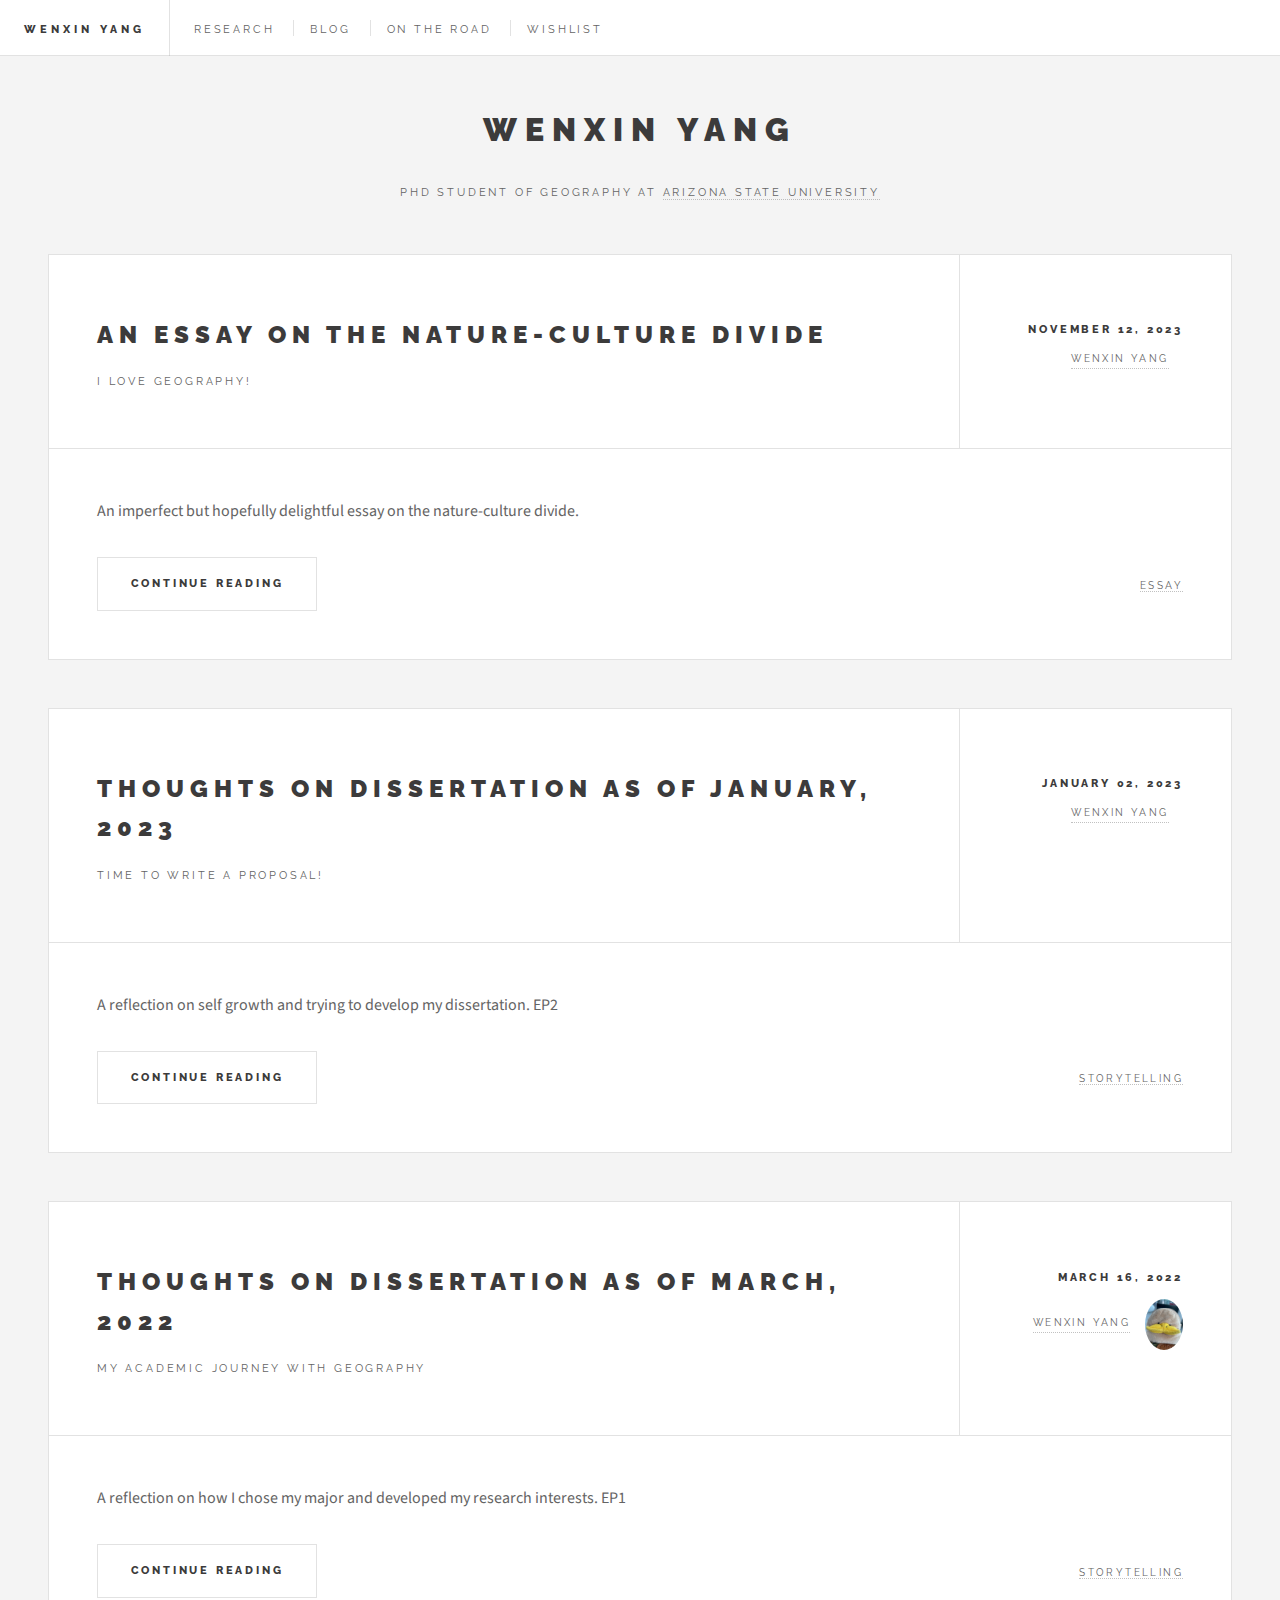
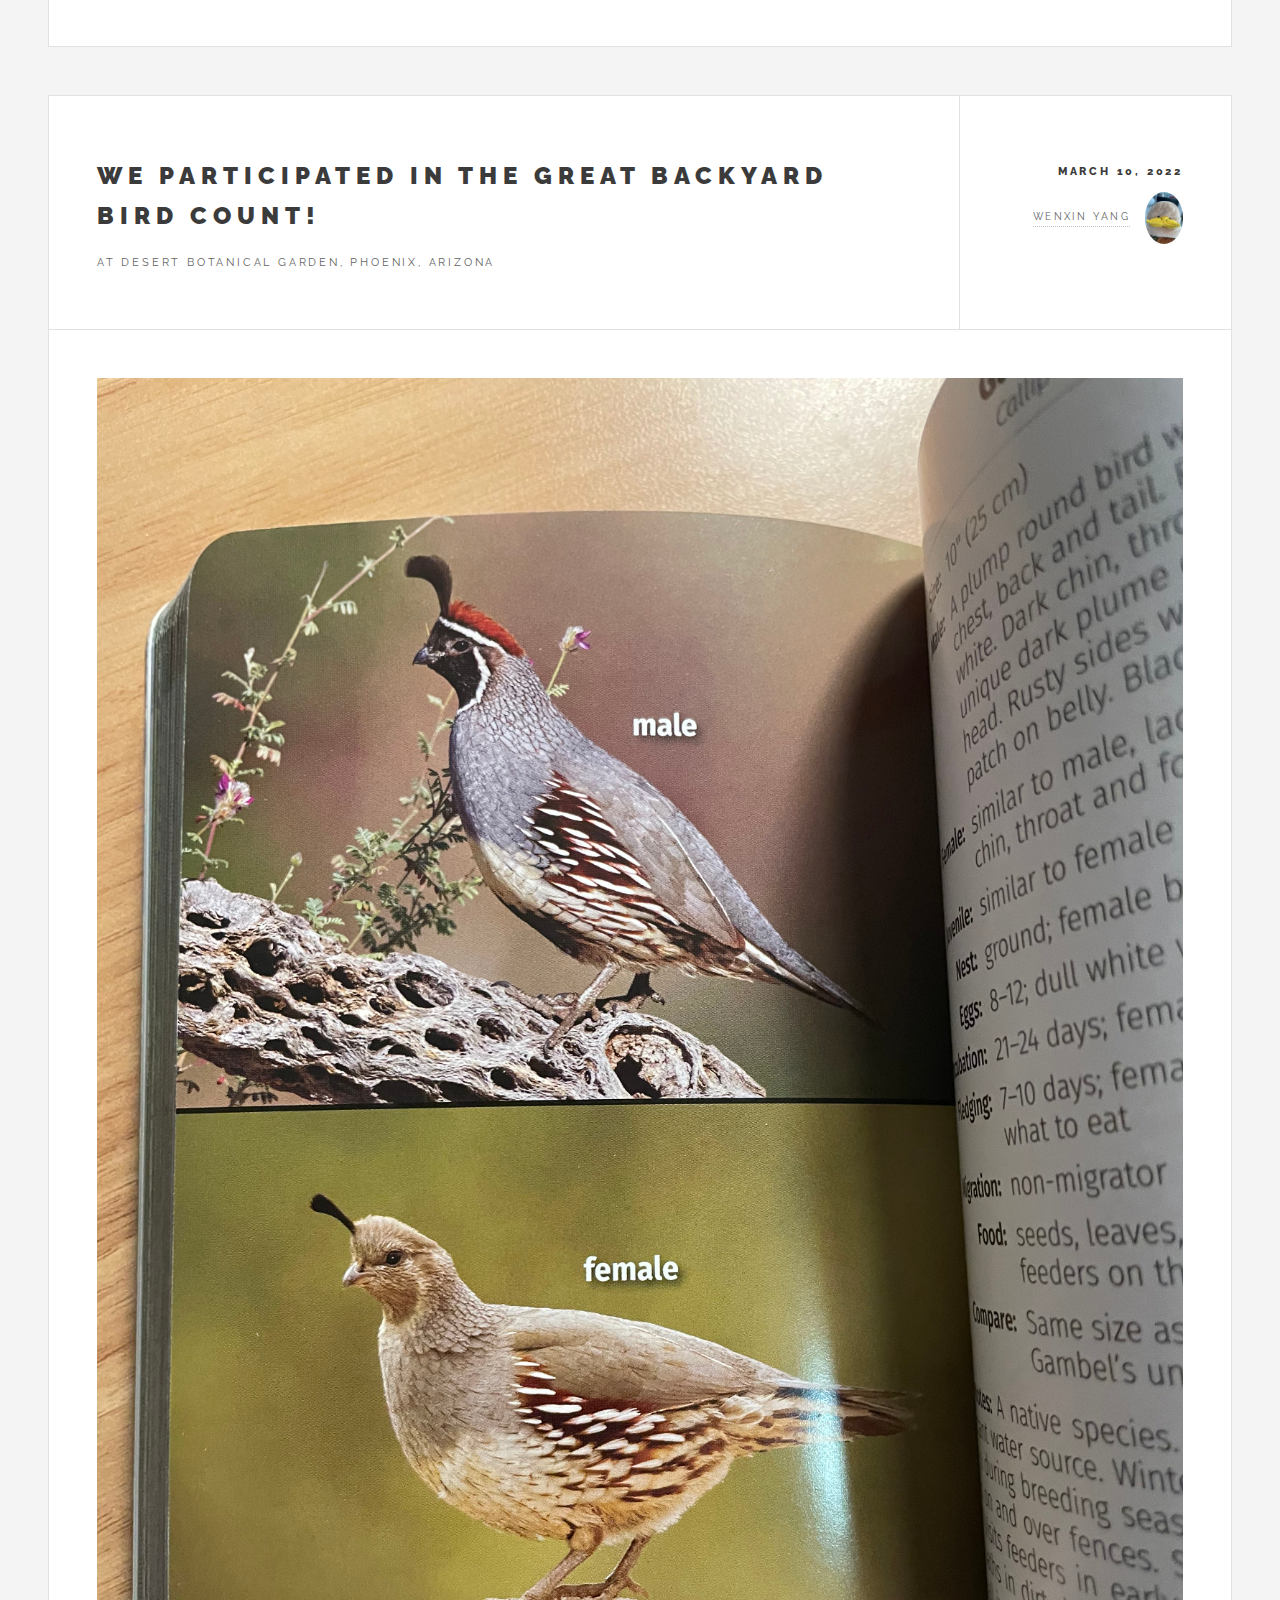
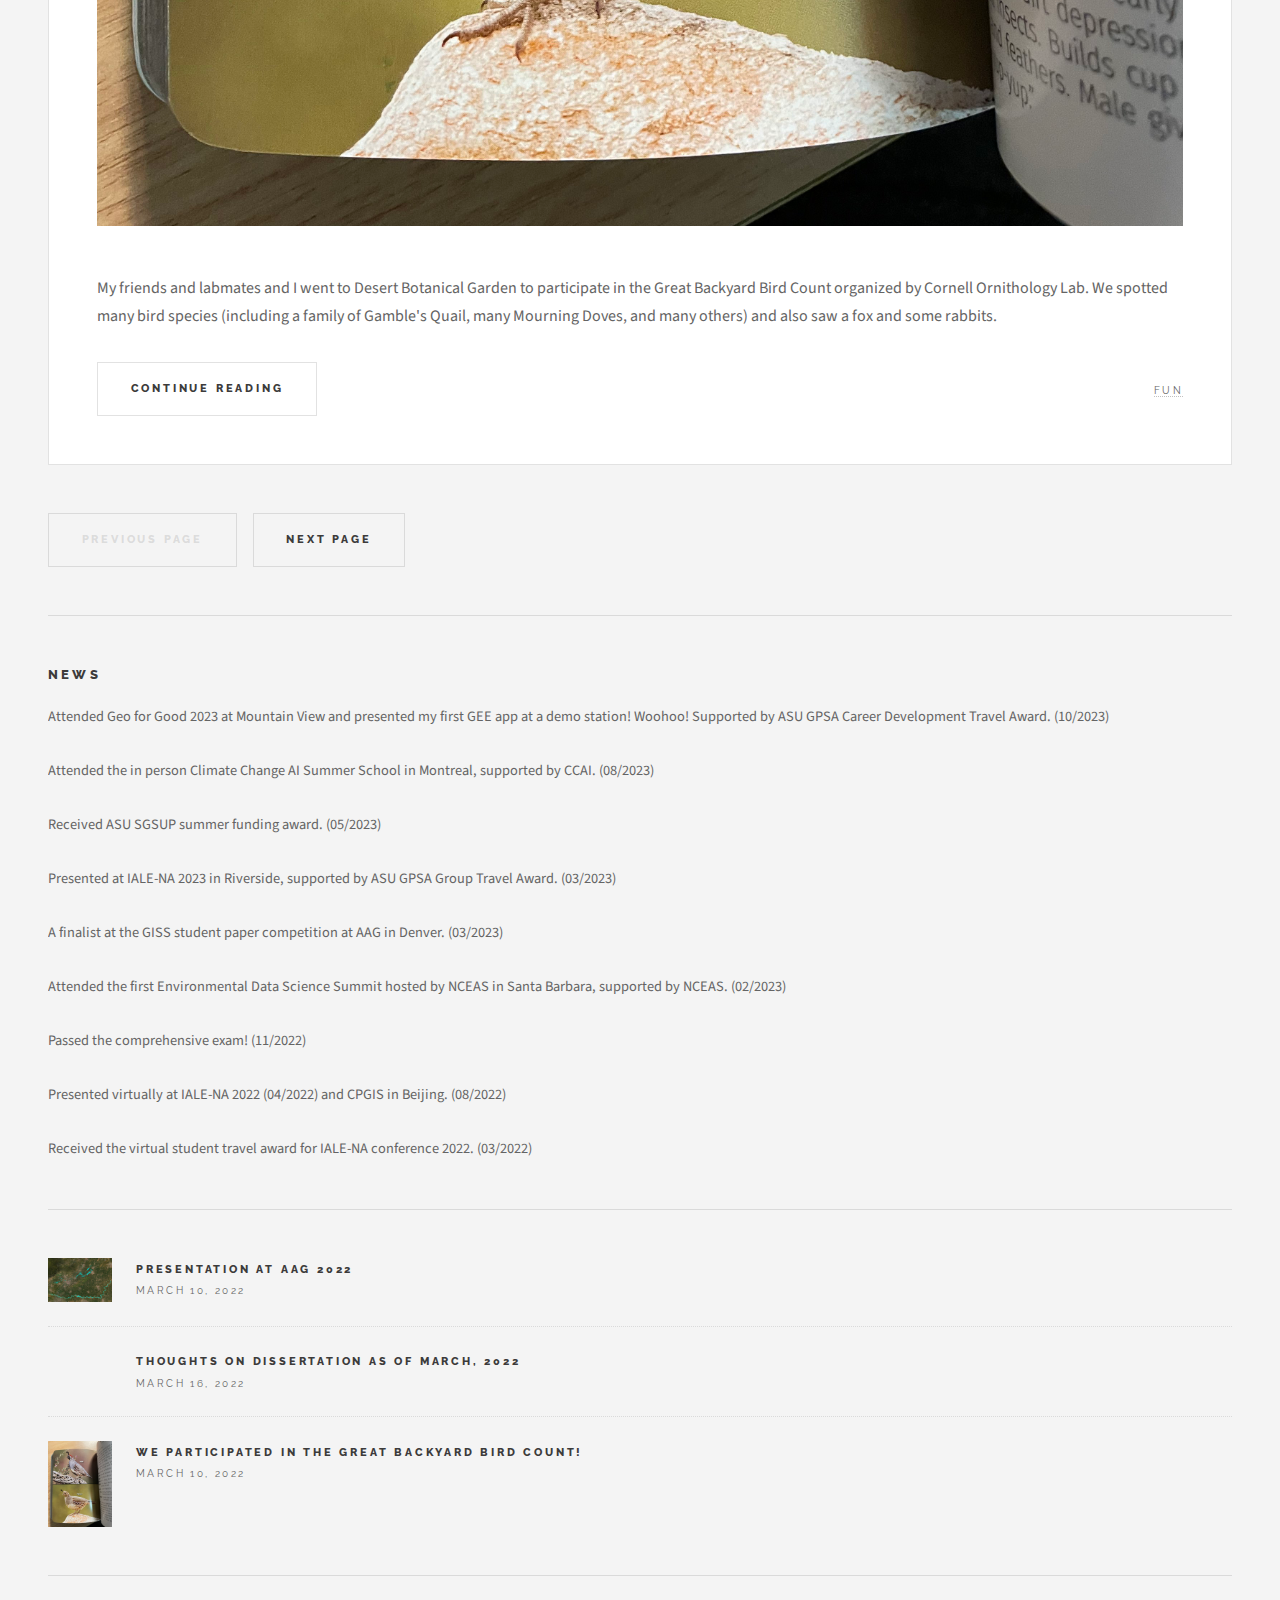
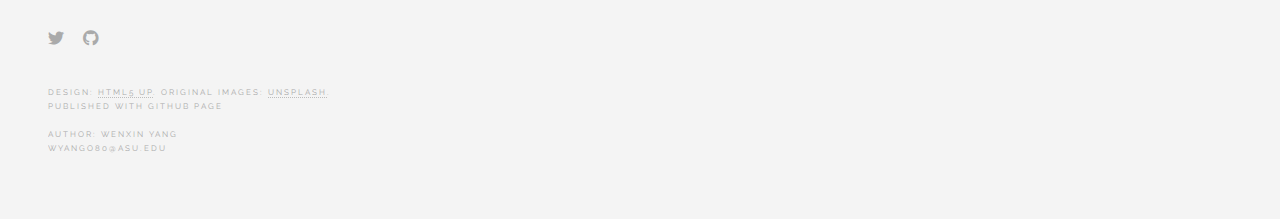
==== commit 01041d14: "uploaded an essay" ====
--- a/blog.html
+++ b/blog.html
@@ -32,6 +32,30 @@
 					<div id="main">
 
 						<!-- Post -->
+						<article class="post">
+							<header>
+								<div class="title">
+									<h2><a href="posts/nature-culture-divide-2311.html">An essay on the nature-culture divide</a></h2>
+									<p>I love geography!</p>
+								</div>
+								<div class="meta">
+									<time class="published" datetime="2023-11-12">November 12, 2023</time>
+									<a href="posts/intro.html" class="author"><span class="name">Wenxin Yang</span></a>
+								</div>
+							</header>
+							<p>An imperfect but hopefully delightful essay on the nature-culture divide.</p>
+							<footer>
+								<ul class="actions">
+									<li><a href="posts/nature-culture-divide-2311.html" class="button large">Continue Reading</a></li>
+								</ul>
+								<ul class="stats">
+									<li><a href="#">essay</a></li>
+								</ul>
+							</footer>
+						</article>
+
+
+
 						<article class="post">
 							<header>
 								<div class="title">
@@ -129,7 +153,14 @@
 							<!-- News -->
 								<section class="blurb">
 									<h2>News</h2>
-									<p>Will be presenting virtually at IALE-NA 2022. (04/2022)</p>
+									<p>Attended Geo for Good 2023 at Mountain View and presented my first GEE app at a demo station! Woohoo! Supported by ASU GPSA Career Development Travel Award. (10/2023) </p>
+									<p>Attended the in person Climate Change AI Summer School in Montreal, supported by CCAI. (08/2023) </p>
+									<p>Received ASU SGSUP summer funding award. (05/2023) </p>
+									<p>Presented at IALE-NA 2023 in Riverside, supported by ASU GPSA Group Travel Award. (03/2023) </p>
+									<p>A finalist at the GISS student paper competition at AAG in Denver. (03/2023) </p>
+									<p>Attended the first Environmental Data Science Summit hosted by NCEAS in Santa Barbara, supported by NCEAS. (02/2023) </p>
+									<p>Passed the comprehensive exam! (11/2022) </p>
+									<p>Presented virtually at IALE-NA 2022 (04/2022) and CPGIS in Beijing. (08/2022) </p>
 									<p>Received the virtual student travel award for IALE-NA conference 2022. (03/2022)</p>
 								</section>
 
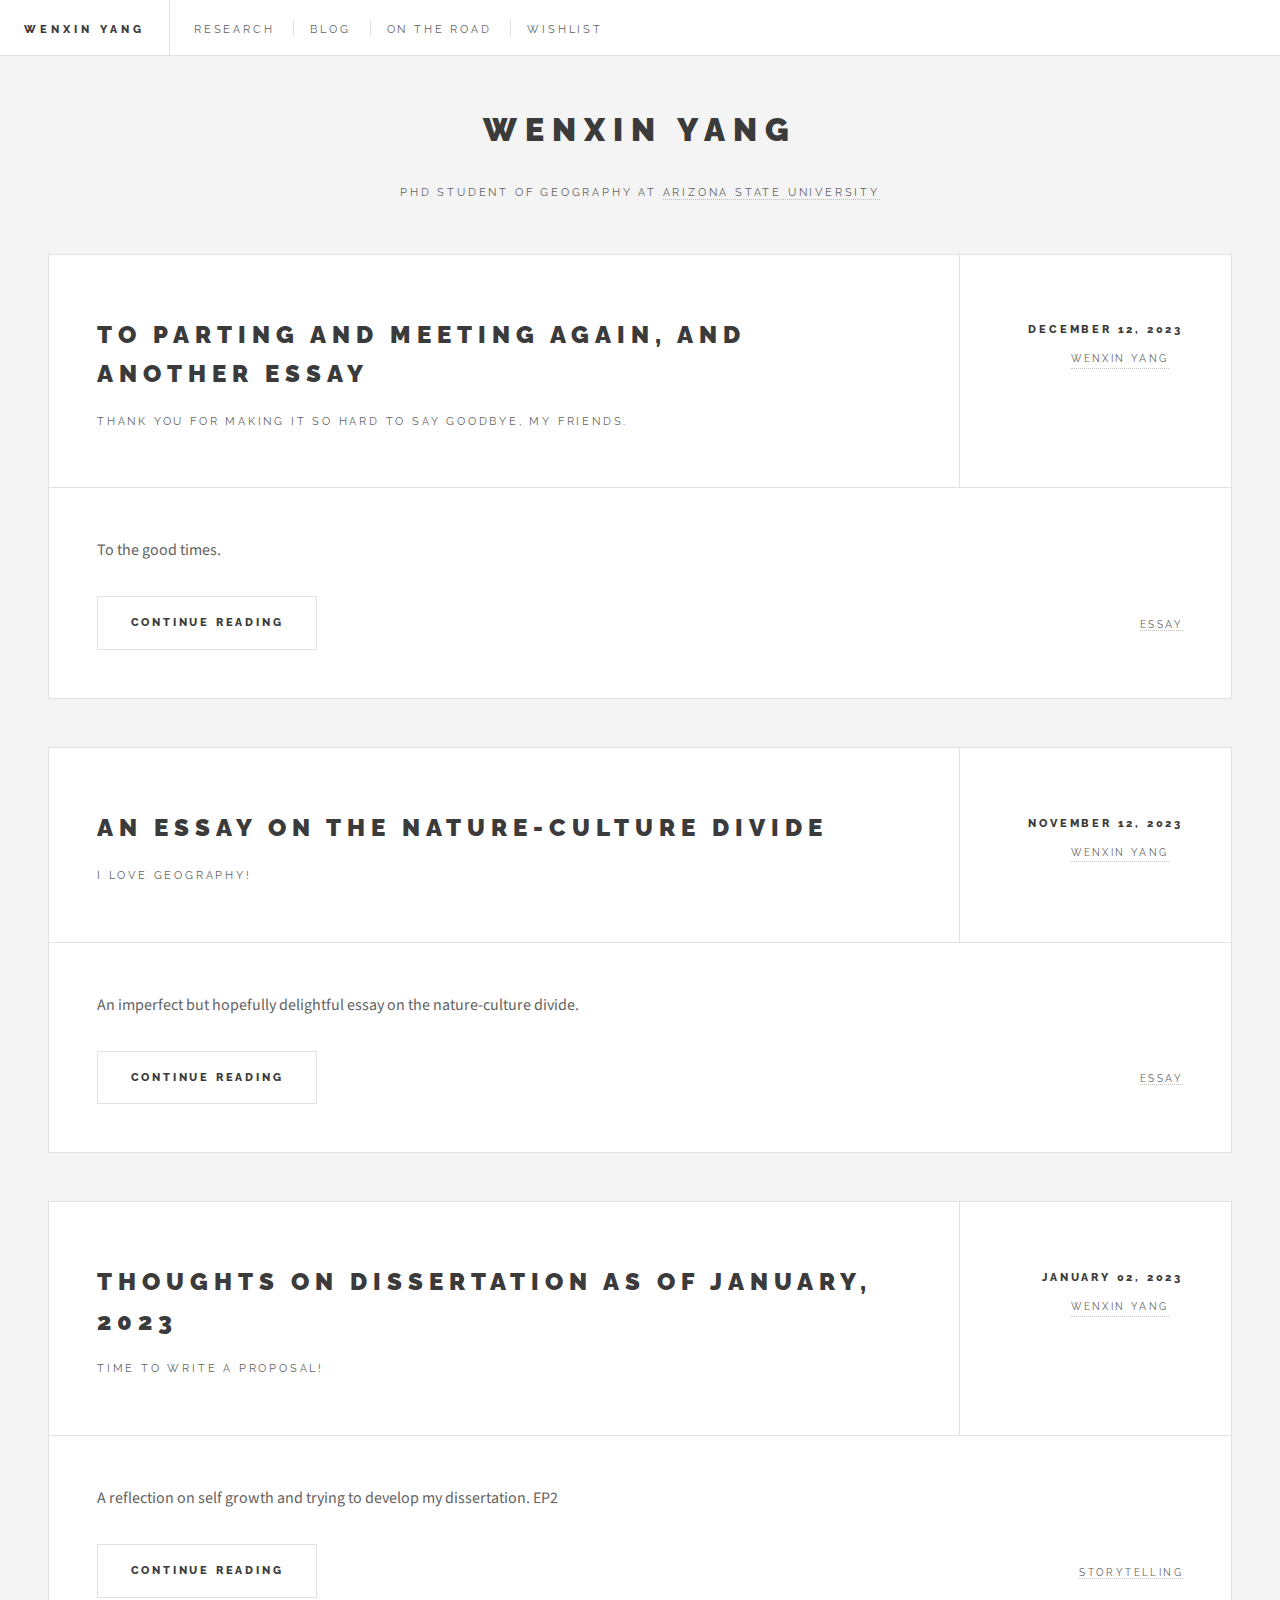
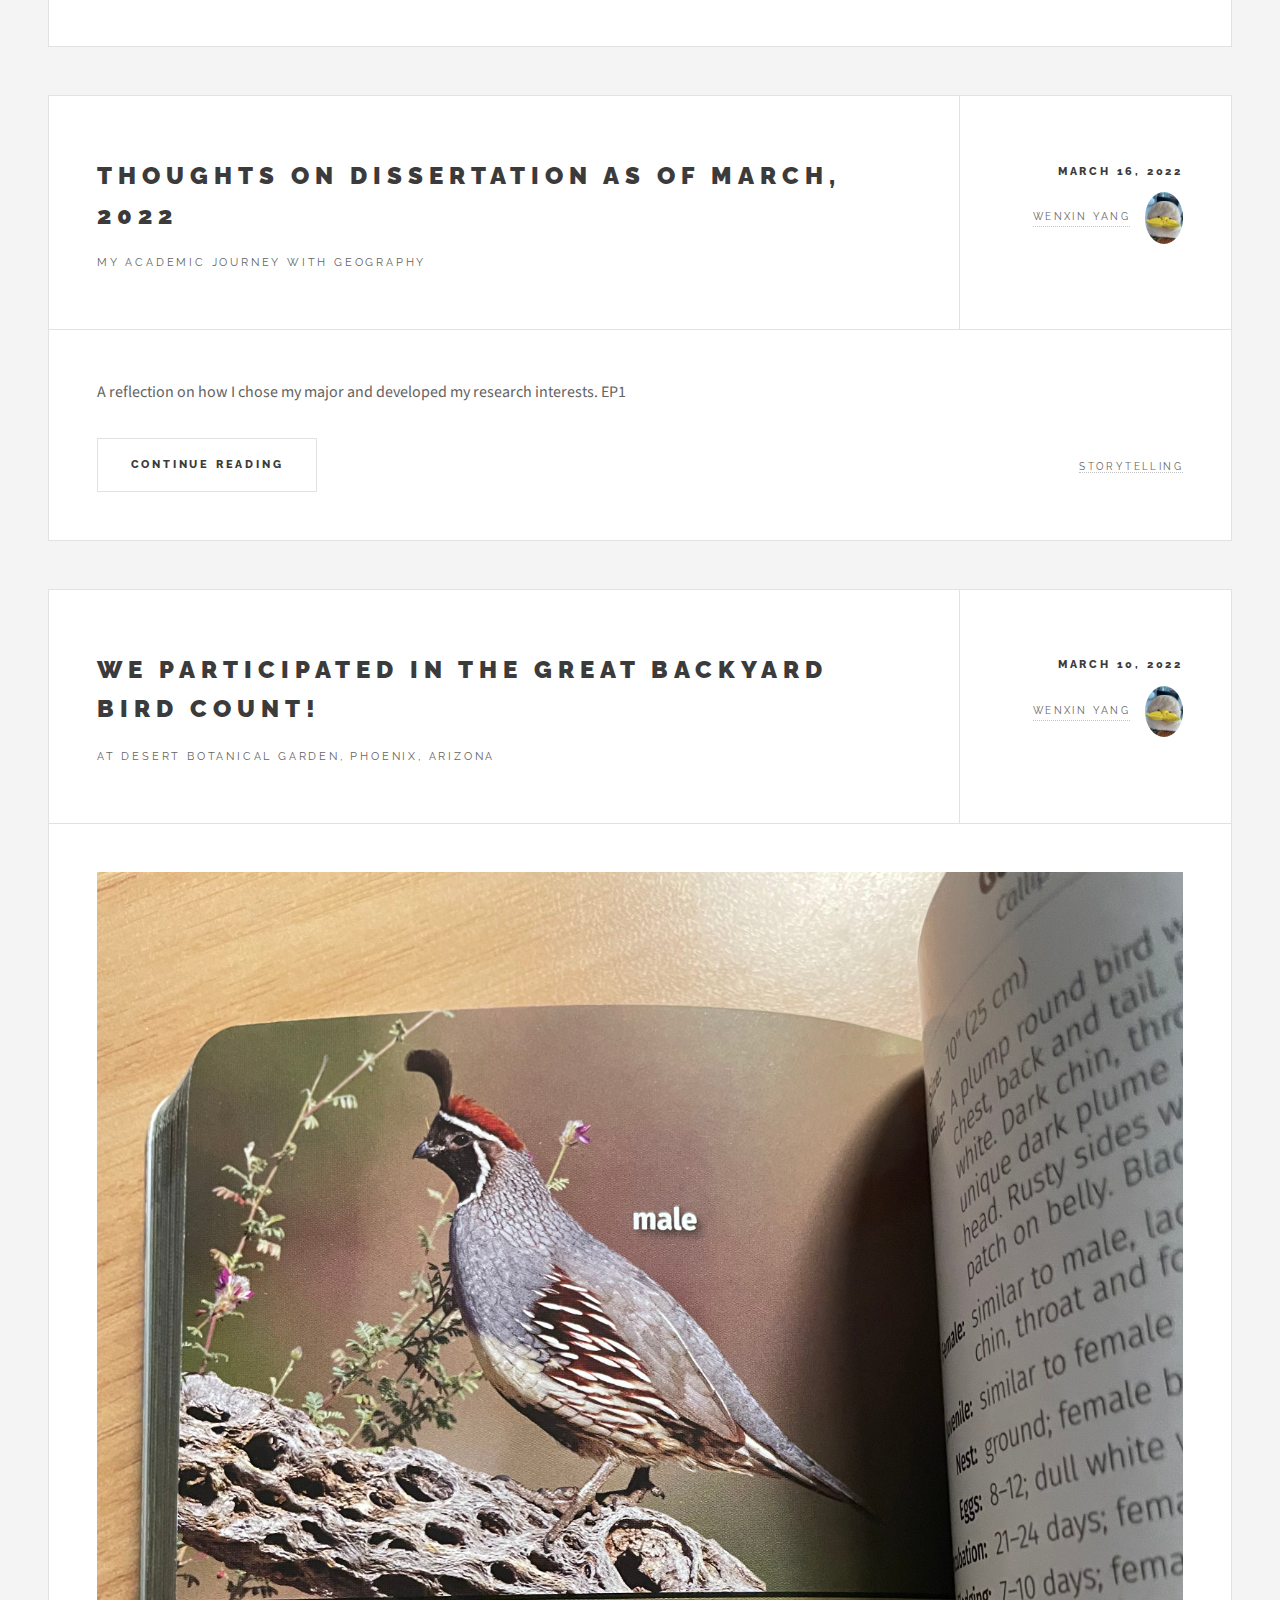
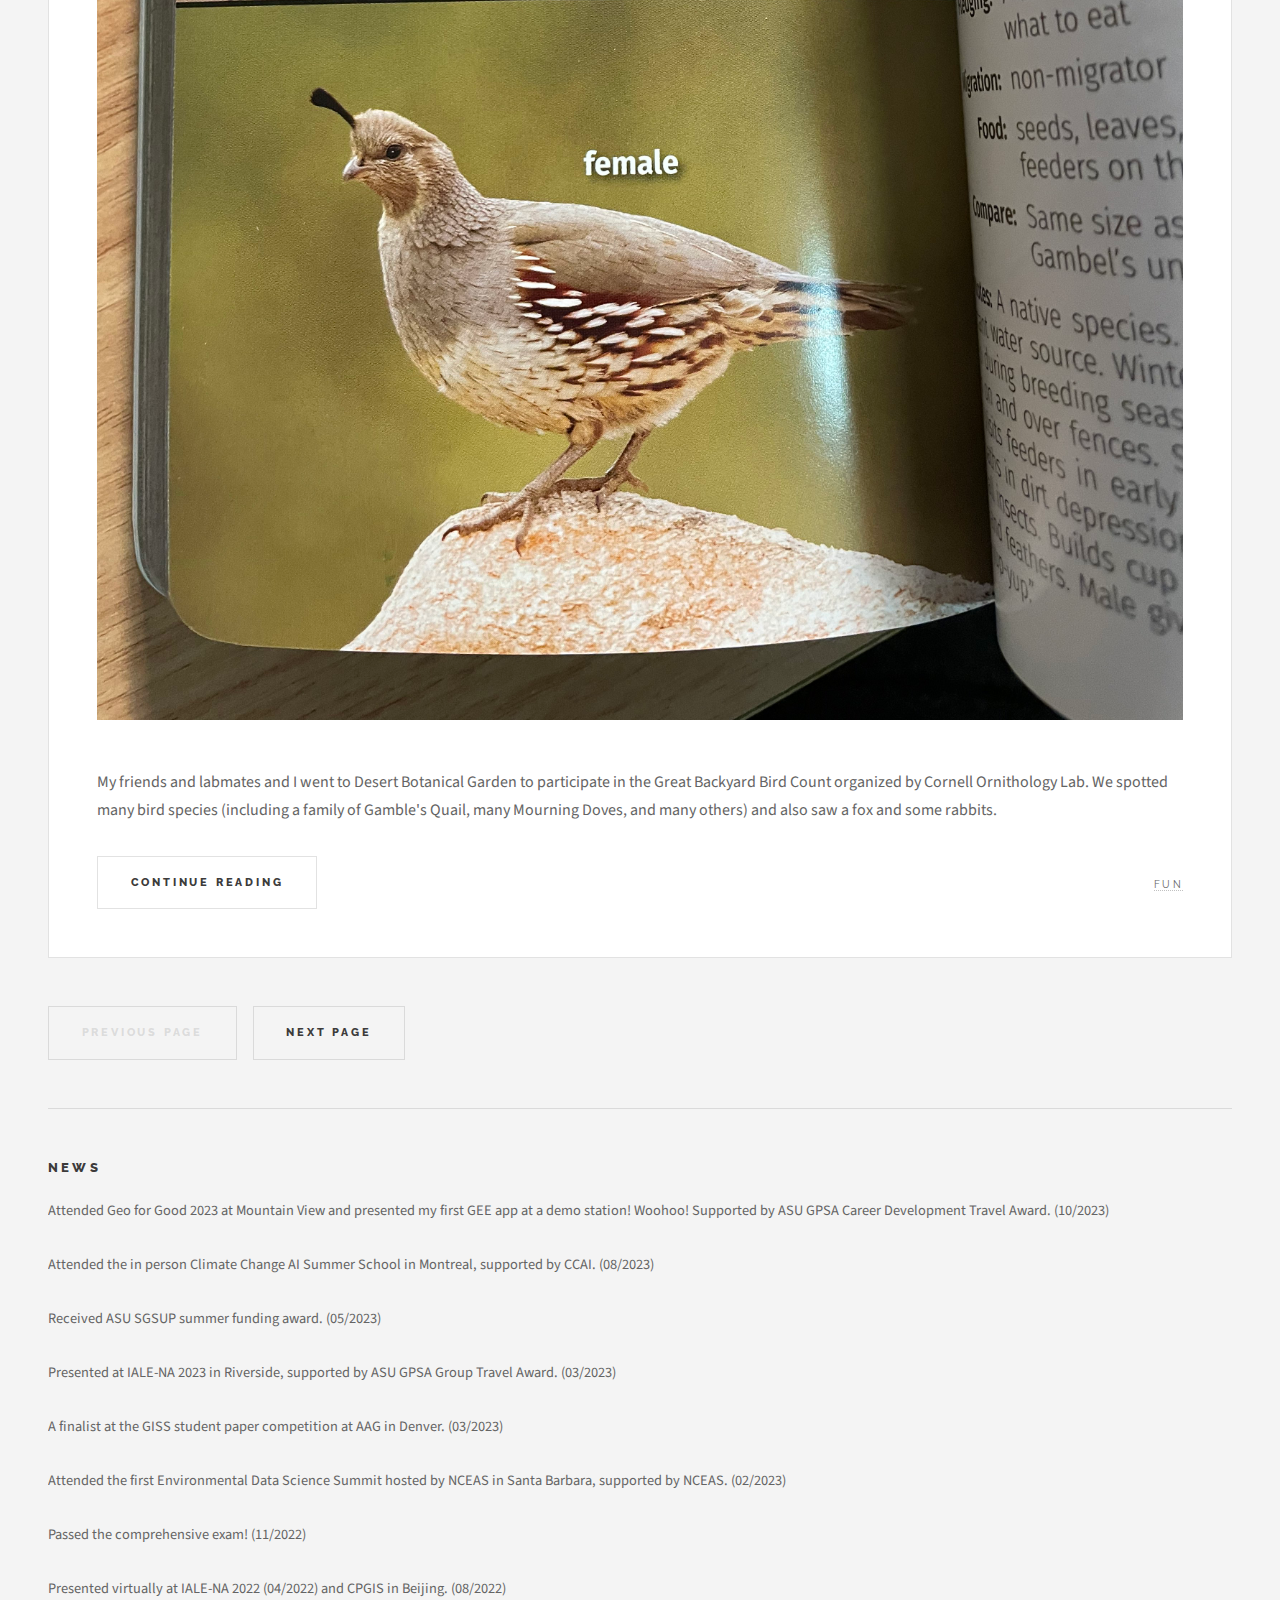
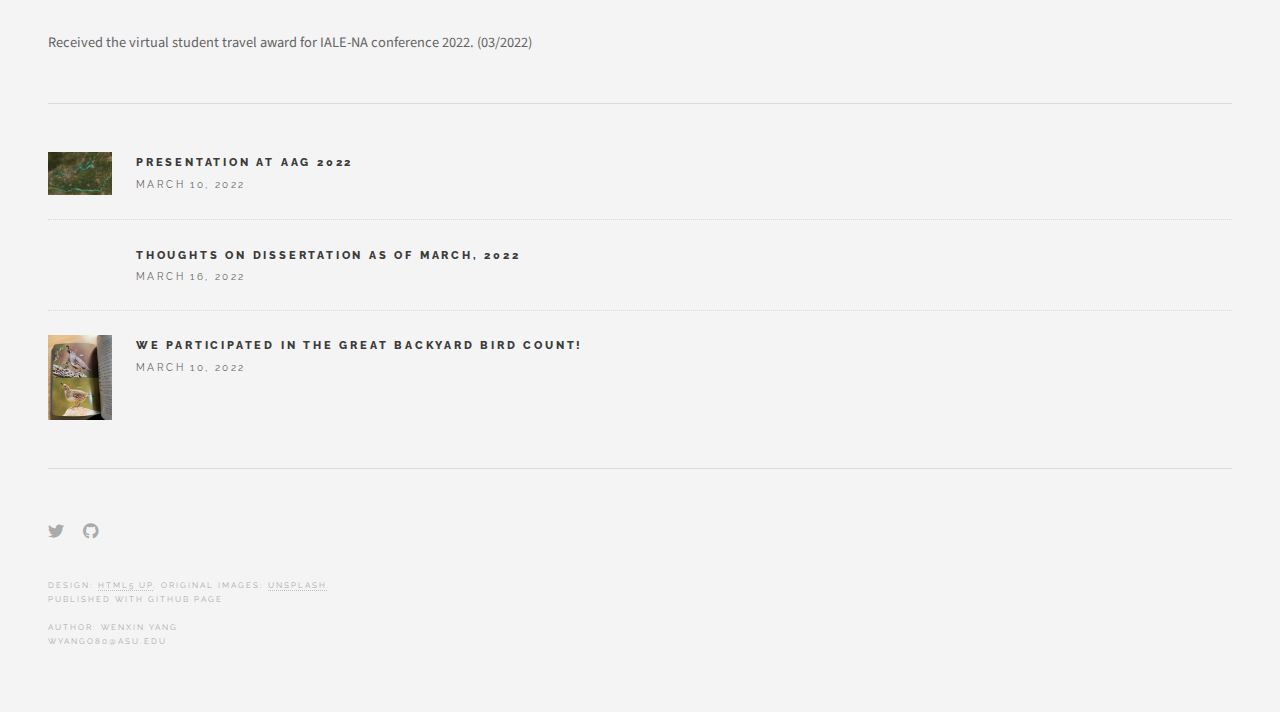
==== commit 463bb4ef: "changes" ====
--- a/blog.html
+++ b/blog.html
@@ -32,6 +32,30 @@
 					<div id="main">
 
 						<!-- Post -->
+						<article class="post">
+							<header>
+								<div class="title">
+									<h2><a href="posts/parting-and-meet-again-essay3-2312.html">To parting and meeting again, and another essay</a></h2>
+									<p>Thank you for making it so hard to say goodbye, my friends.</p>
+								</div>
+								<div class="meta">
+									<time class="published" datetime="2023-12-12">December 12, 2023</time>
+									<a href="posts/intro.html" class="author"><span class="name">Wenxin Yang</span></a>
+								</div>
+							</header>
+							<p>To the good times.</p>
+							<footer>
+								<ul class="actions">
+									<li><a href="posts/parting-and-meet-again-essay3-2312.html" class="button large">Continue Reading</a></li>
+								</ul>
+								<ul class="stats">
+									<li><a href="#">essay</a></li>
+								</ul>
+							</footer>
+						</article>
+
+
+
 						<article class="post">
 							<header>
 								<div class="title">
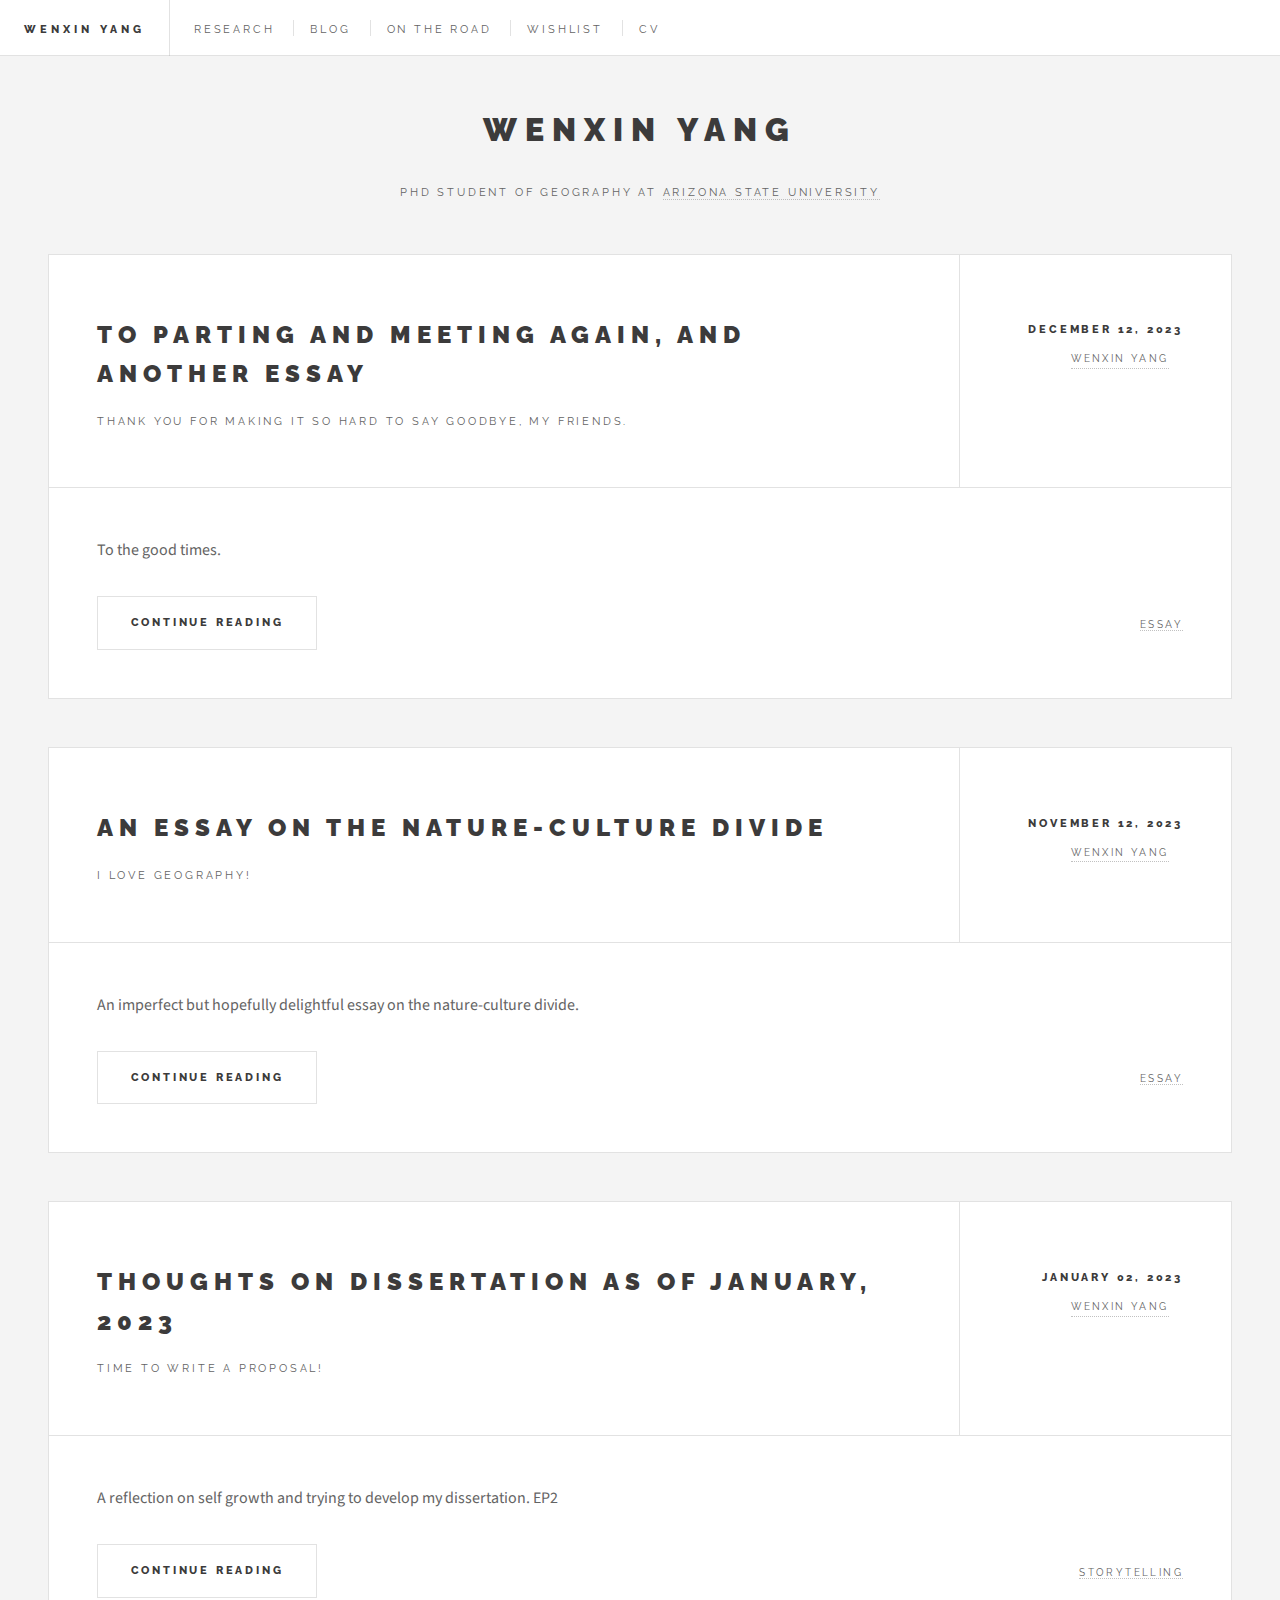
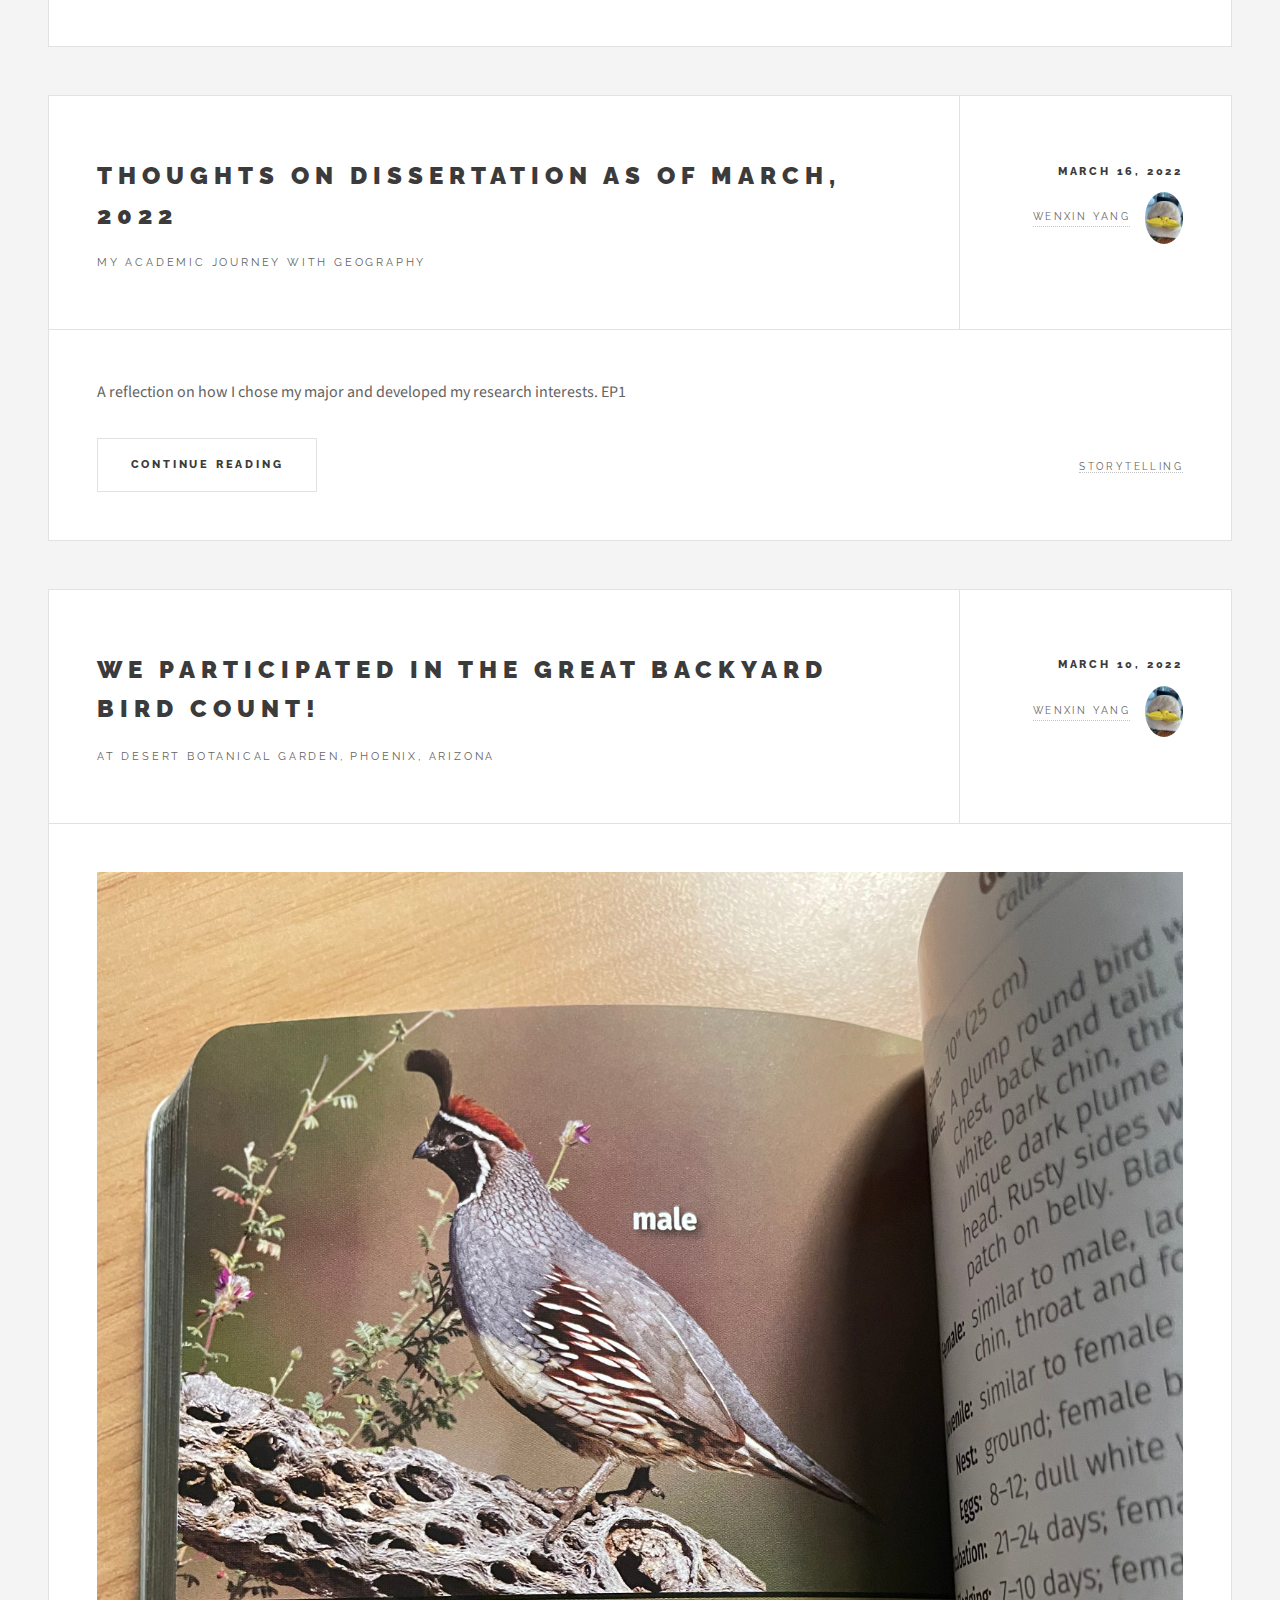
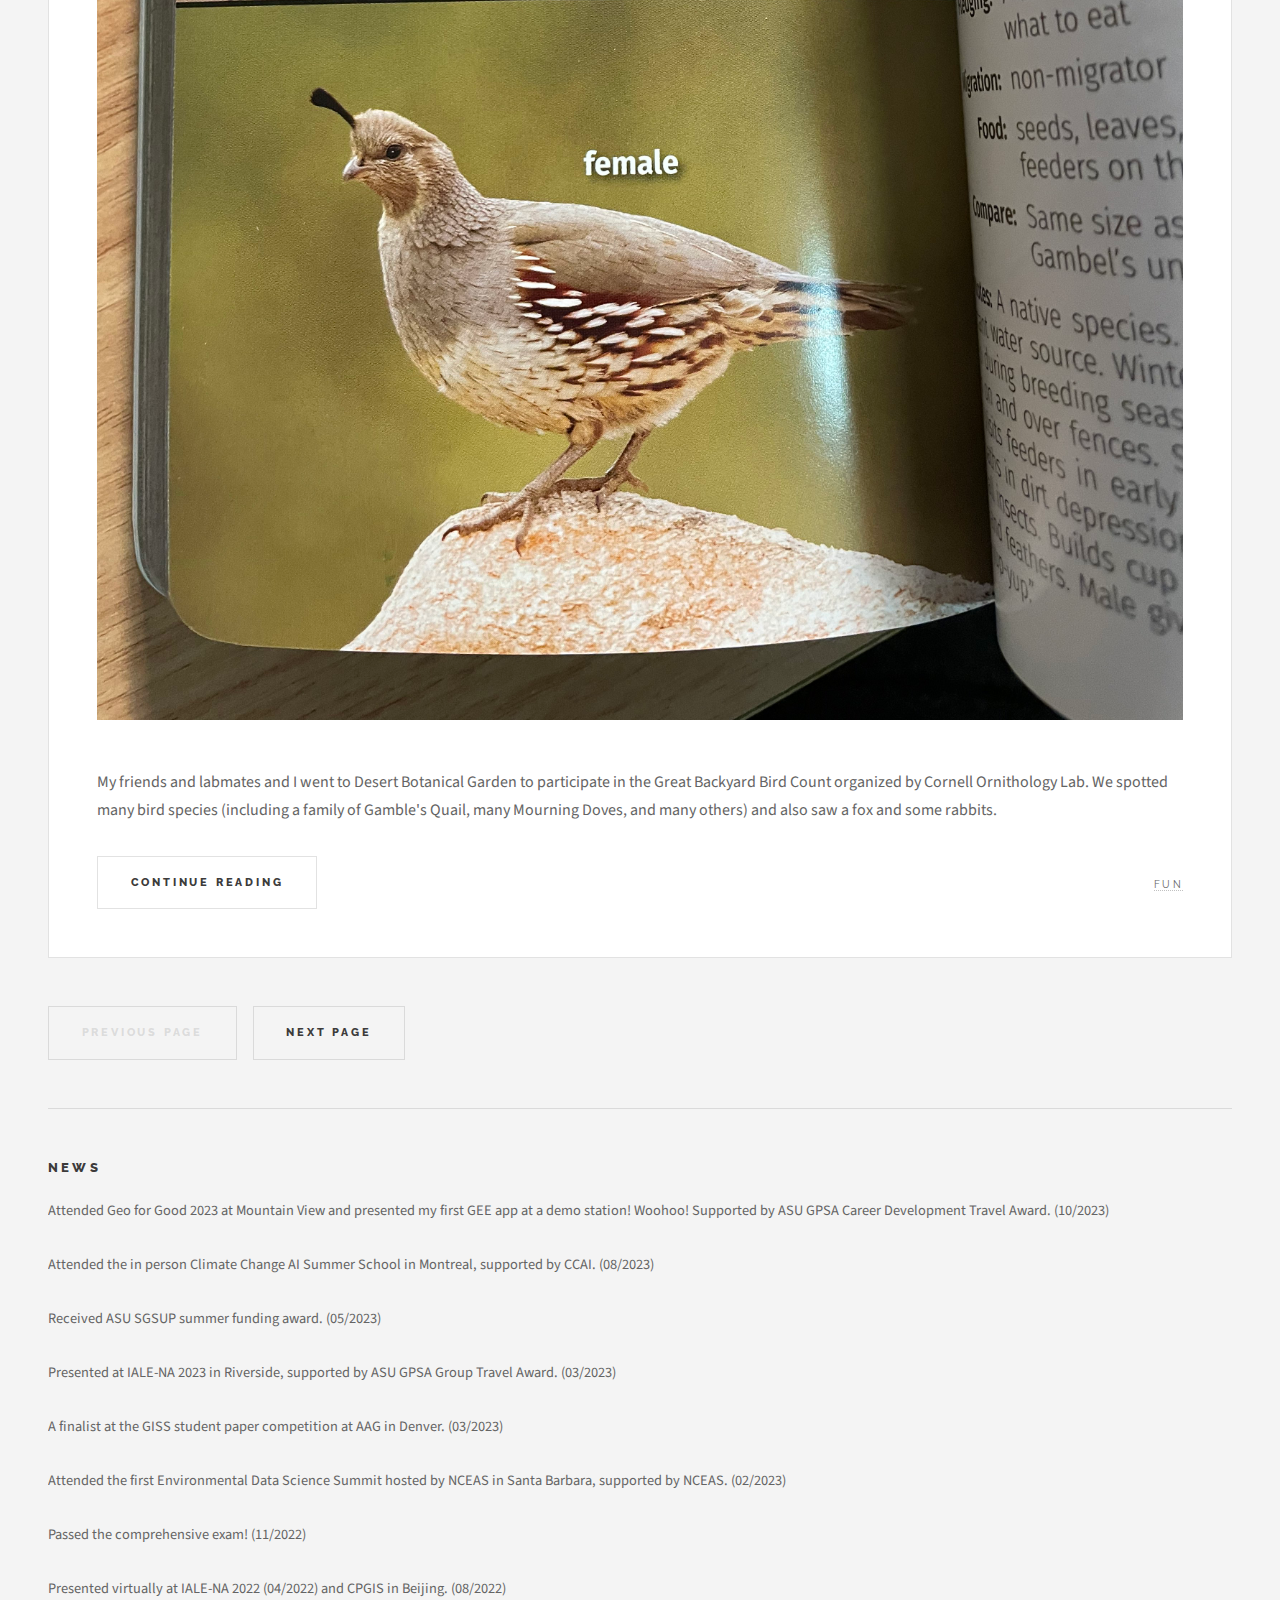
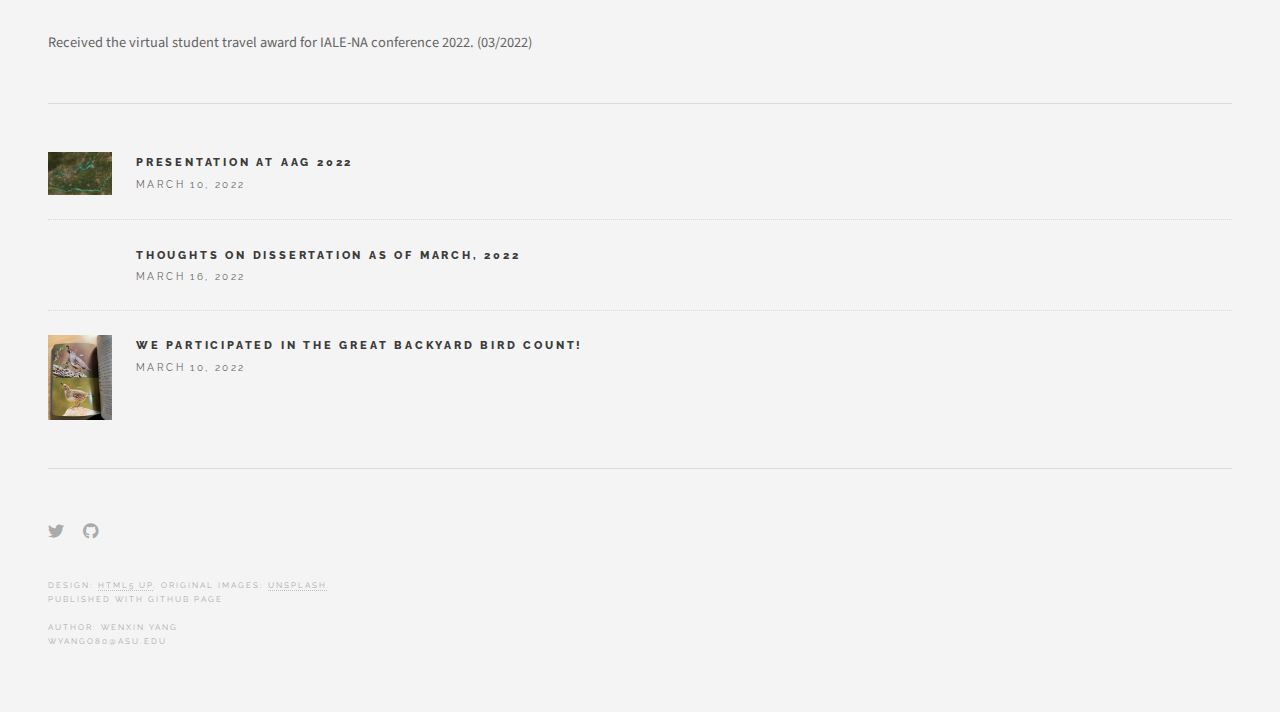
==== commit 2d4f603c: "add CV" ====
--- a/blog.html
+++ b/blog.html
@@ -25,6 +25,7 @@
 								<li><a href="blog.html">Blog</a></li>
 								<li><a href="travel.html">On the road</a></li>
 								<li><a href="fun.html">Wishlist</a></li>
+								<li><a href="https://docs.google.com/document/d/1Hr-m2SGcE8yo3yS0T_ivDmyEaE8x6Bgp/edit?usp=sharing&ouid=101352092403033141049&rtpof=true&sd=true">CV</a></li>
 							</ul>
 					</header>
 
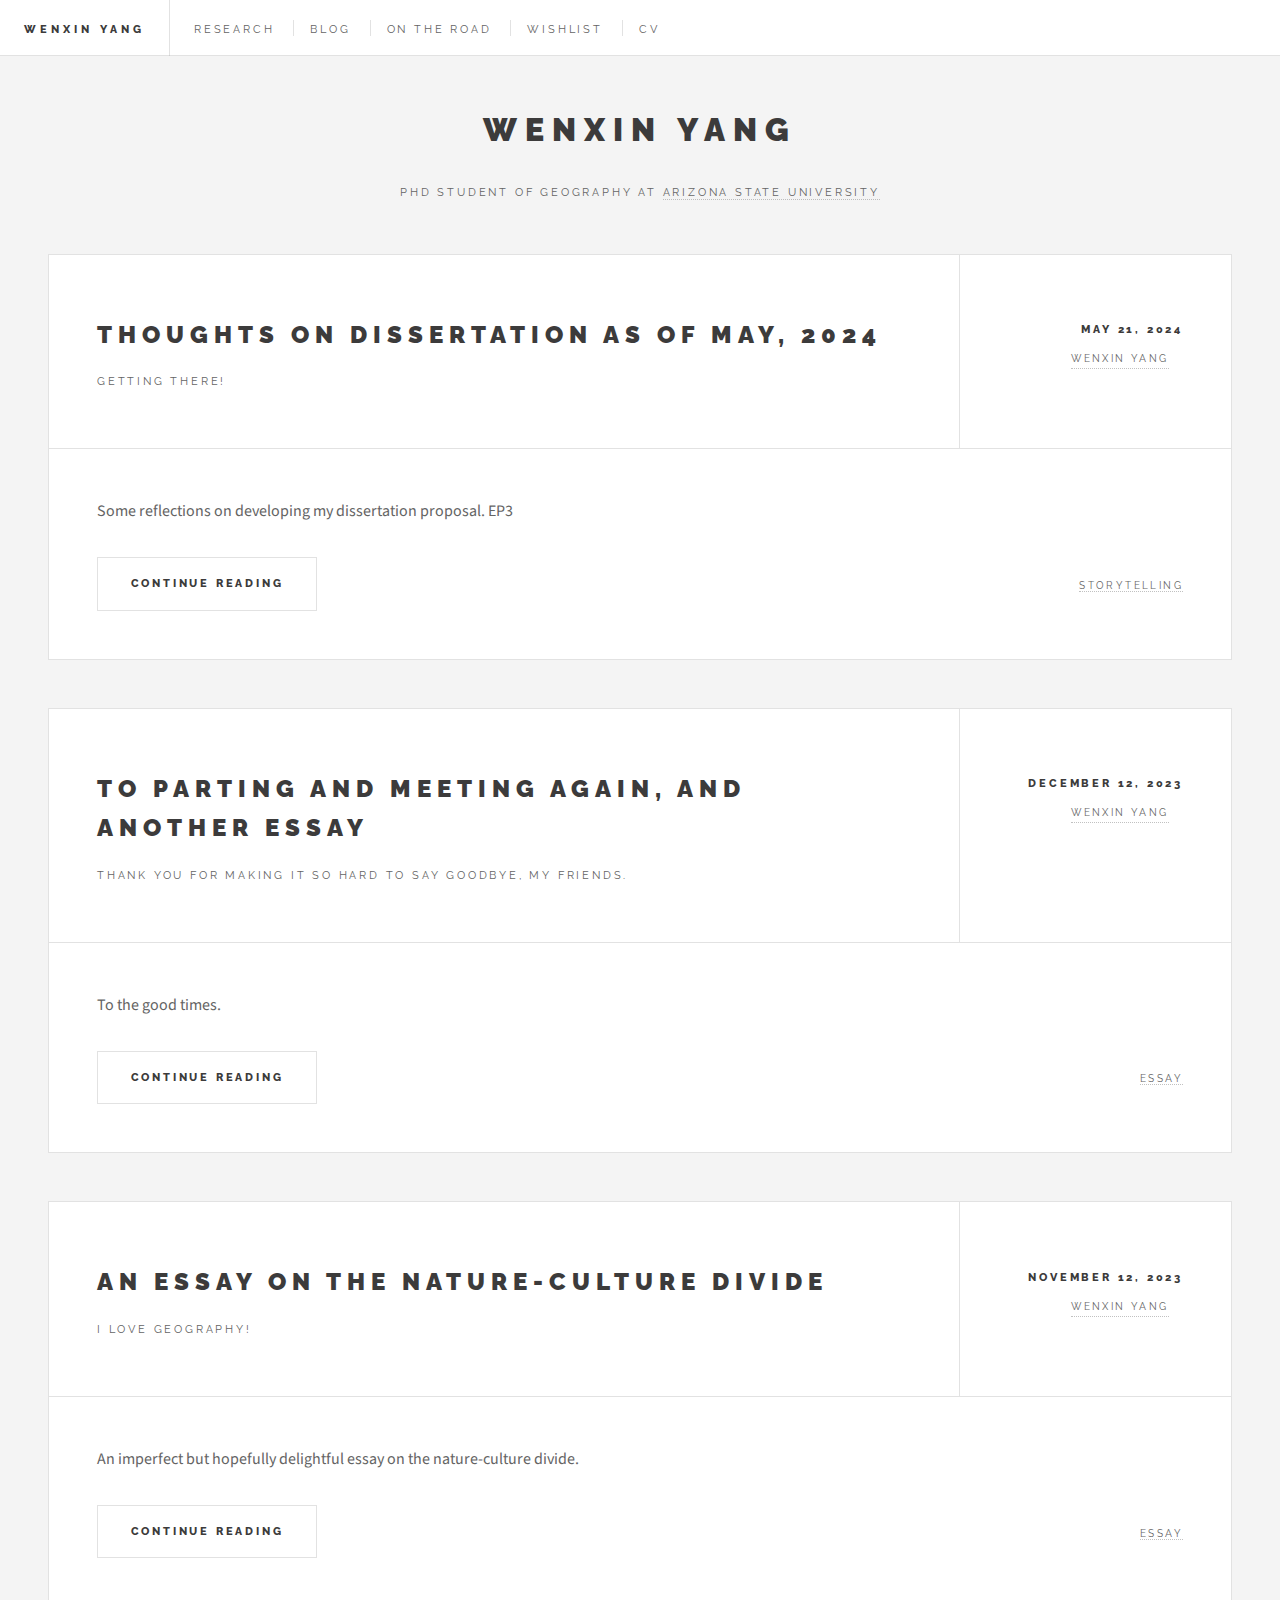
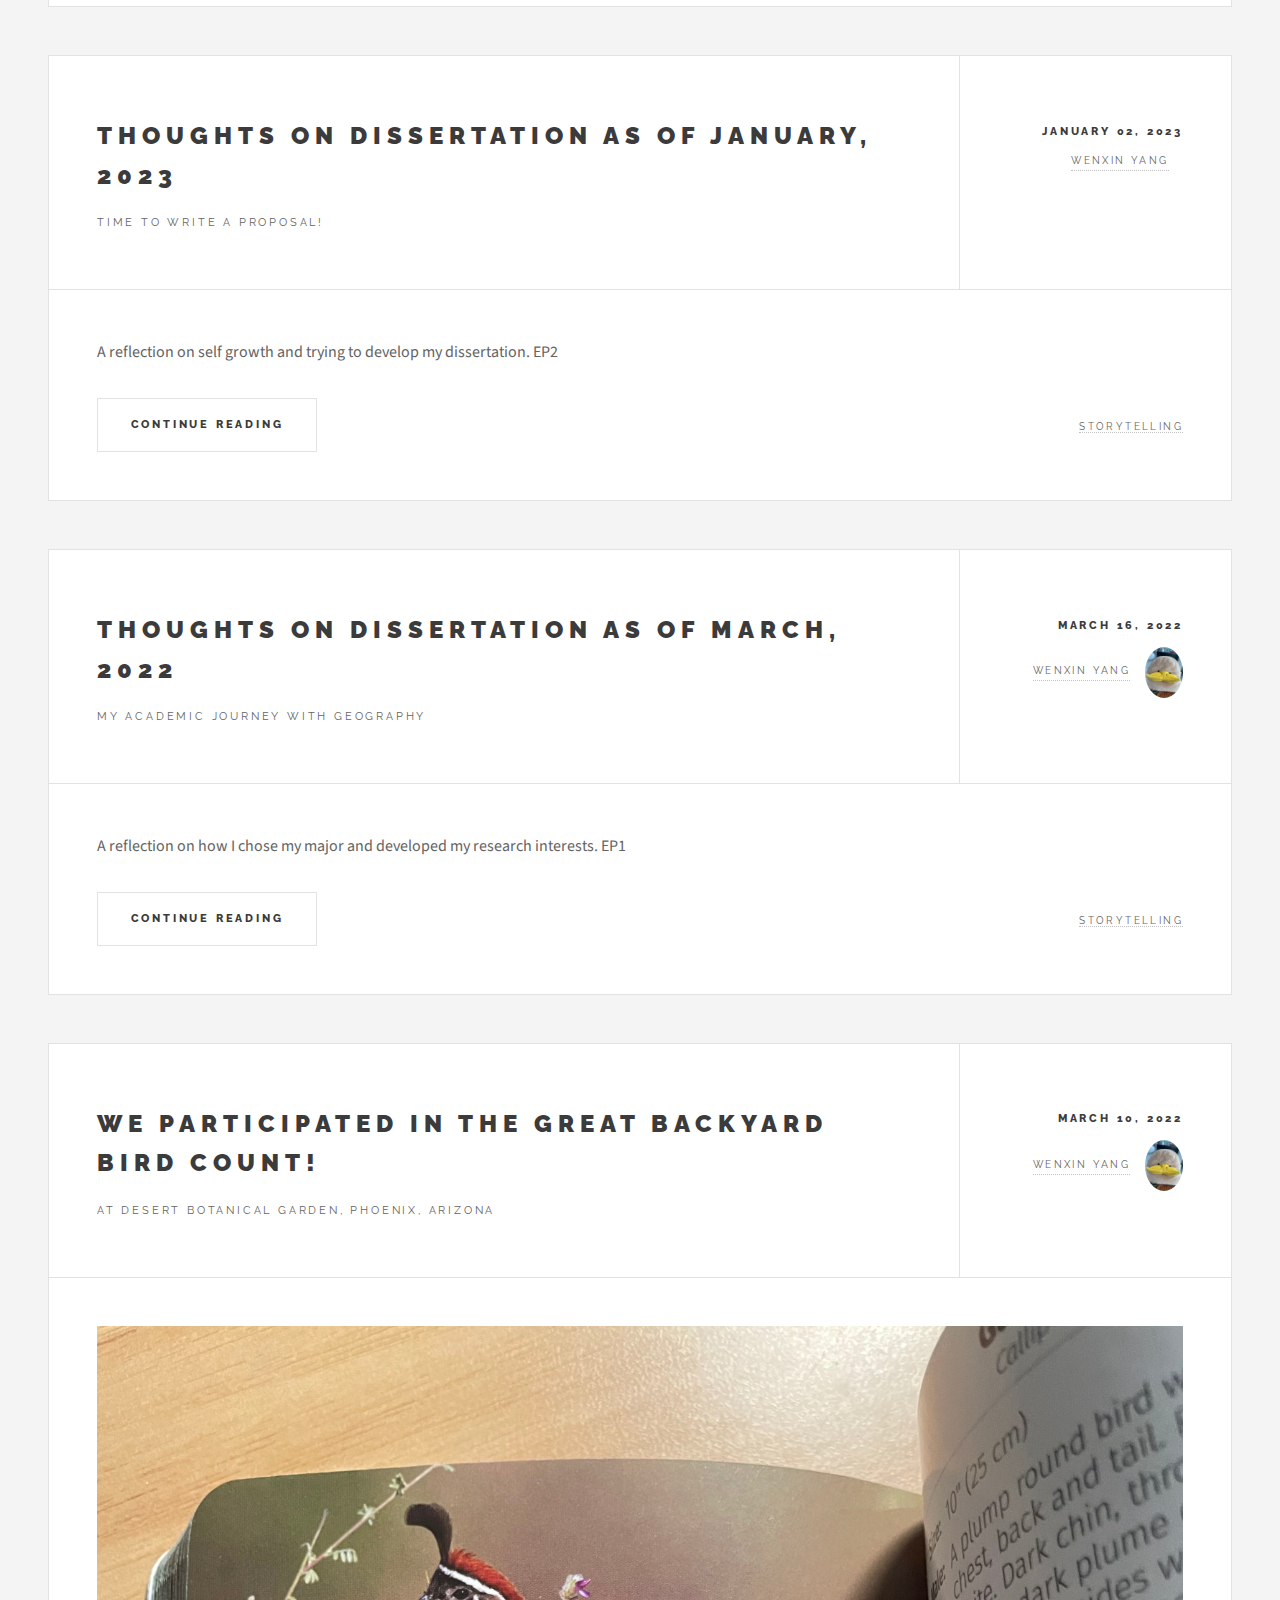
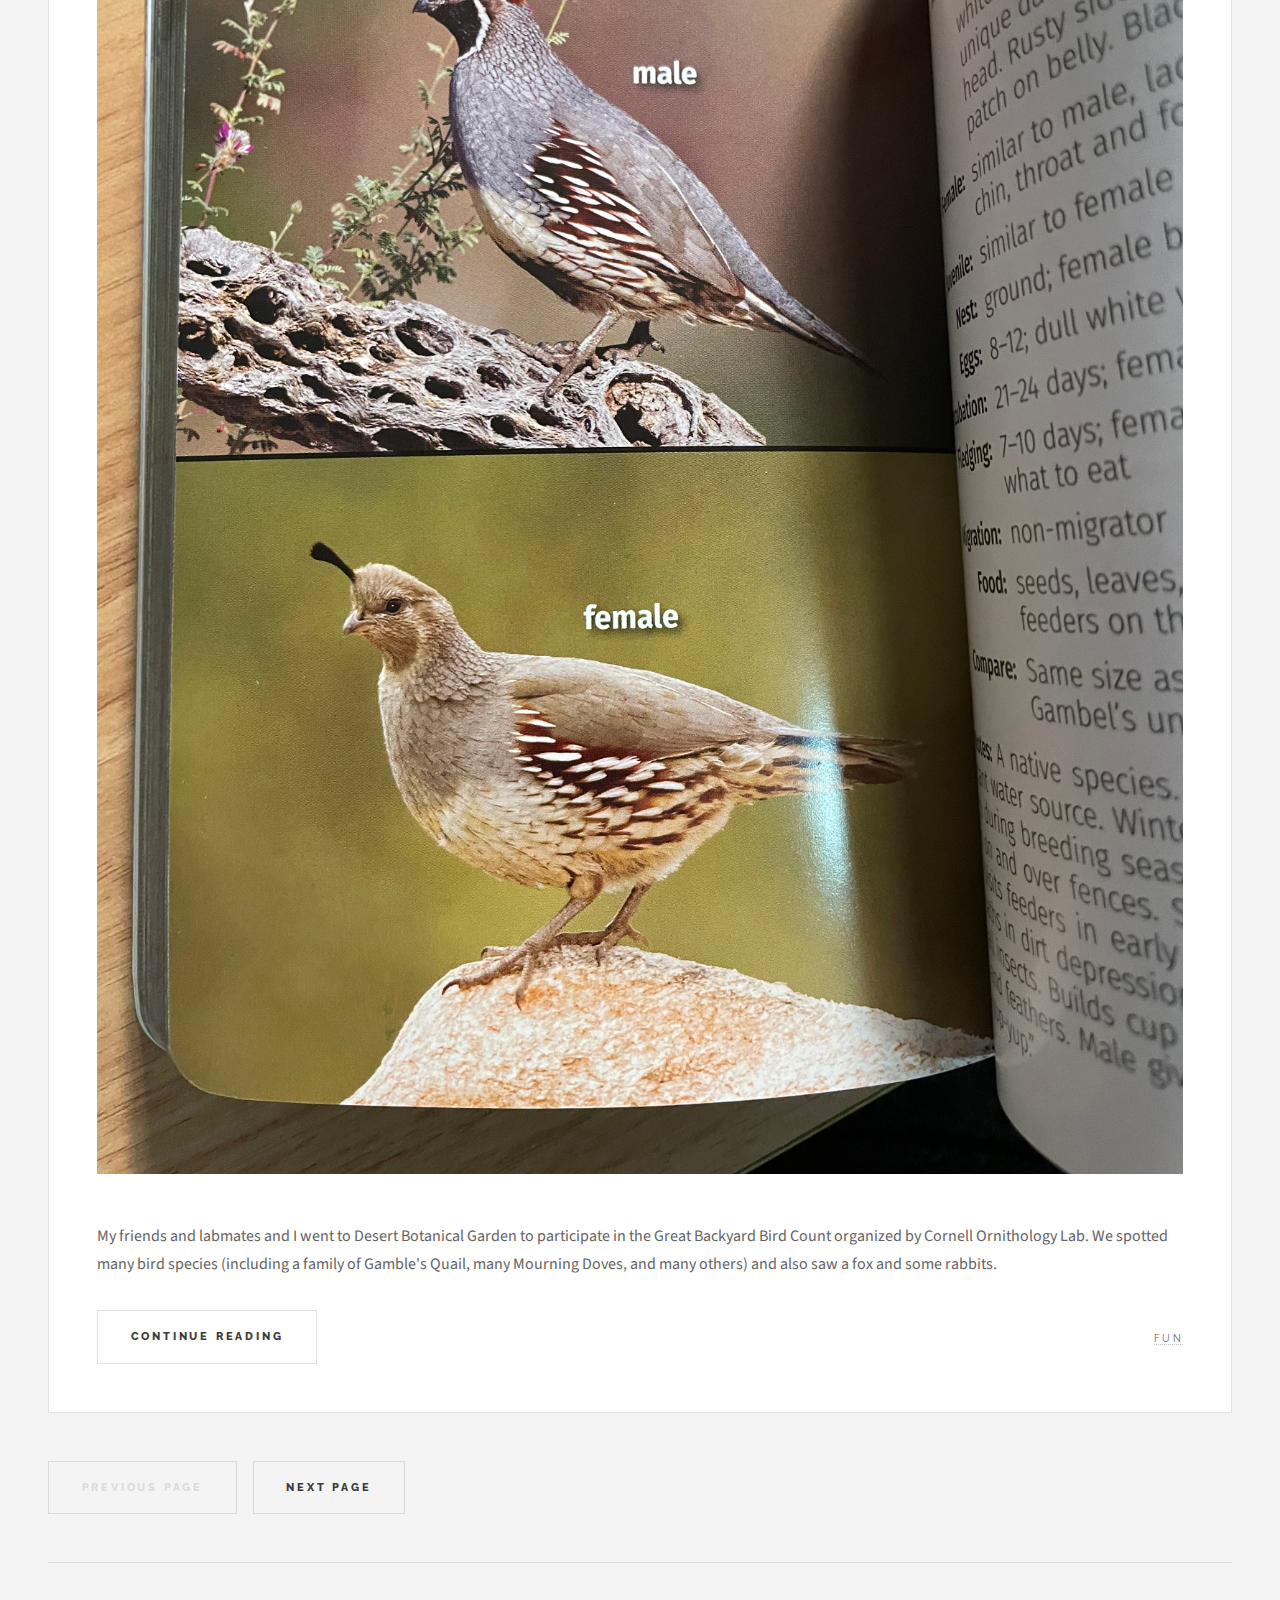
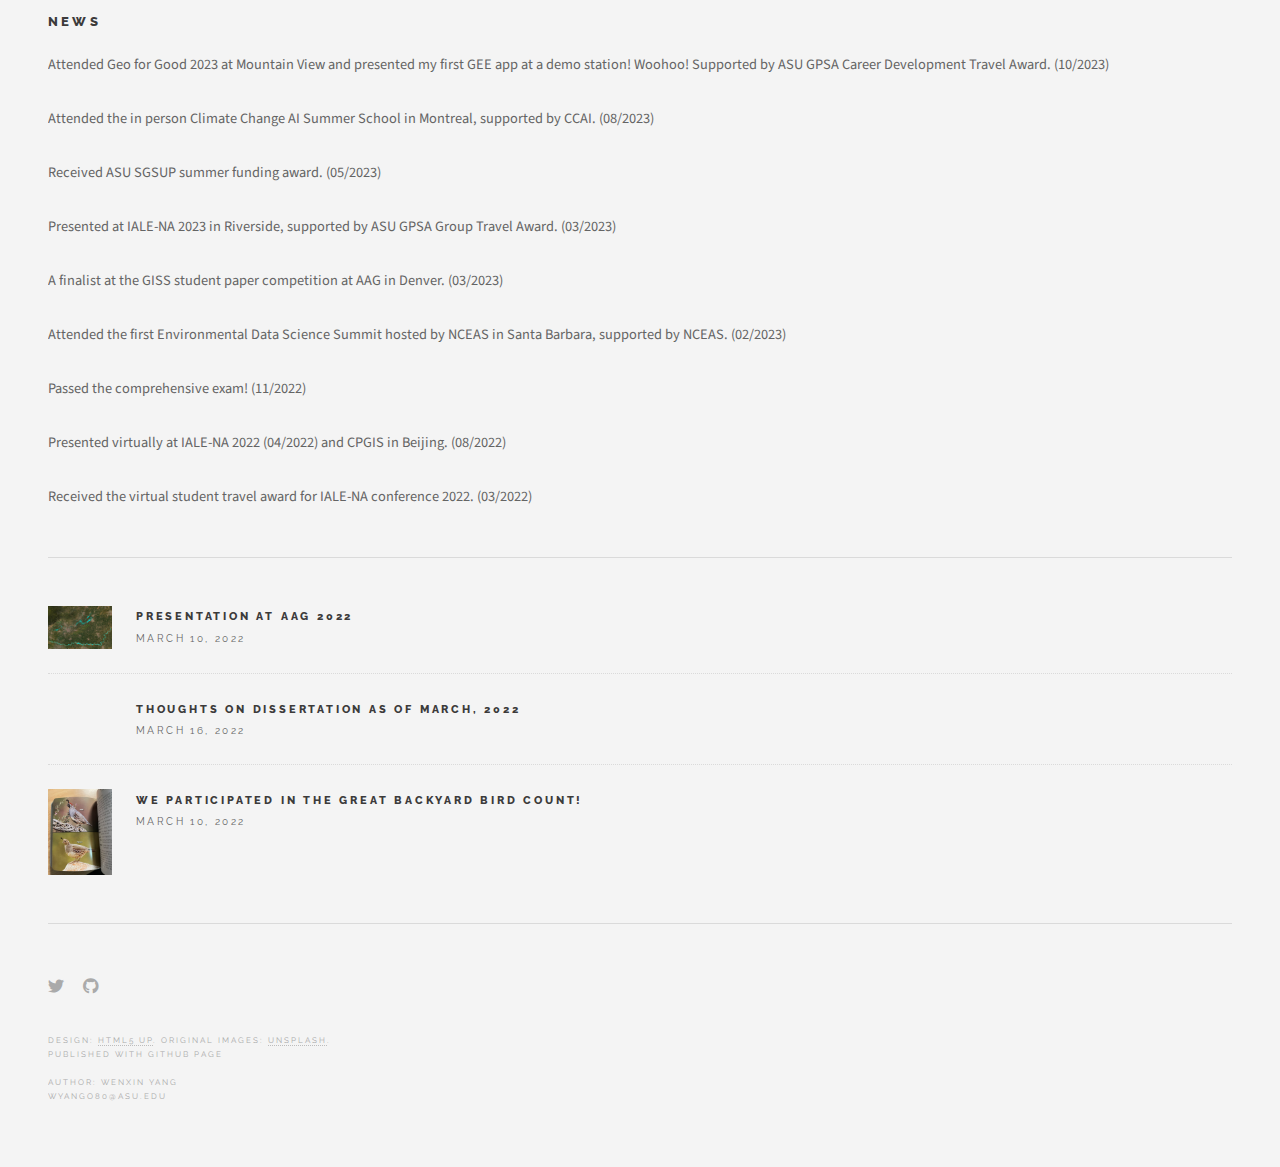
==== commit b440c519: "update website" ====
--- a/blog.html
+++ b/blog.html
@@ -33,6 +33,30 @@
 					<div id="main">
 
 						<!-- Post -->
+						<article class="post">
+							<header>
+								<div class="title">
+									<h2><a href="posts/dissertation-anxiety-2405.html">Thoughts on dissertation as of May, 2024</a></h2>
+									<p>Getting there!</p>
+								</div>
+								<div class="meta">
+									<time class="published" datetime="2024-05-21">May 21, 2024</time>
+									<a href="posts/intro.html" class="author"><span class="name">Wenxin Yang</span></a>
+								</div>
+							</header>
+							<p>Some reflections on developing my dissertation proposal. EP3</p>
+							<footer>
+								<ul class="actions">
+									<li><a href="posts/dissertation-anxiety-2405.html" class="button large">Continue Reading</a></li>
+								</ul>
+								<ul class="stats">
+									<li><a href="#">storytelling</a></li>
+								</ul>
+							</footer>
+						</article>
+
+
+						
 						<article class="post">
 							<header>
 								<div class="title">
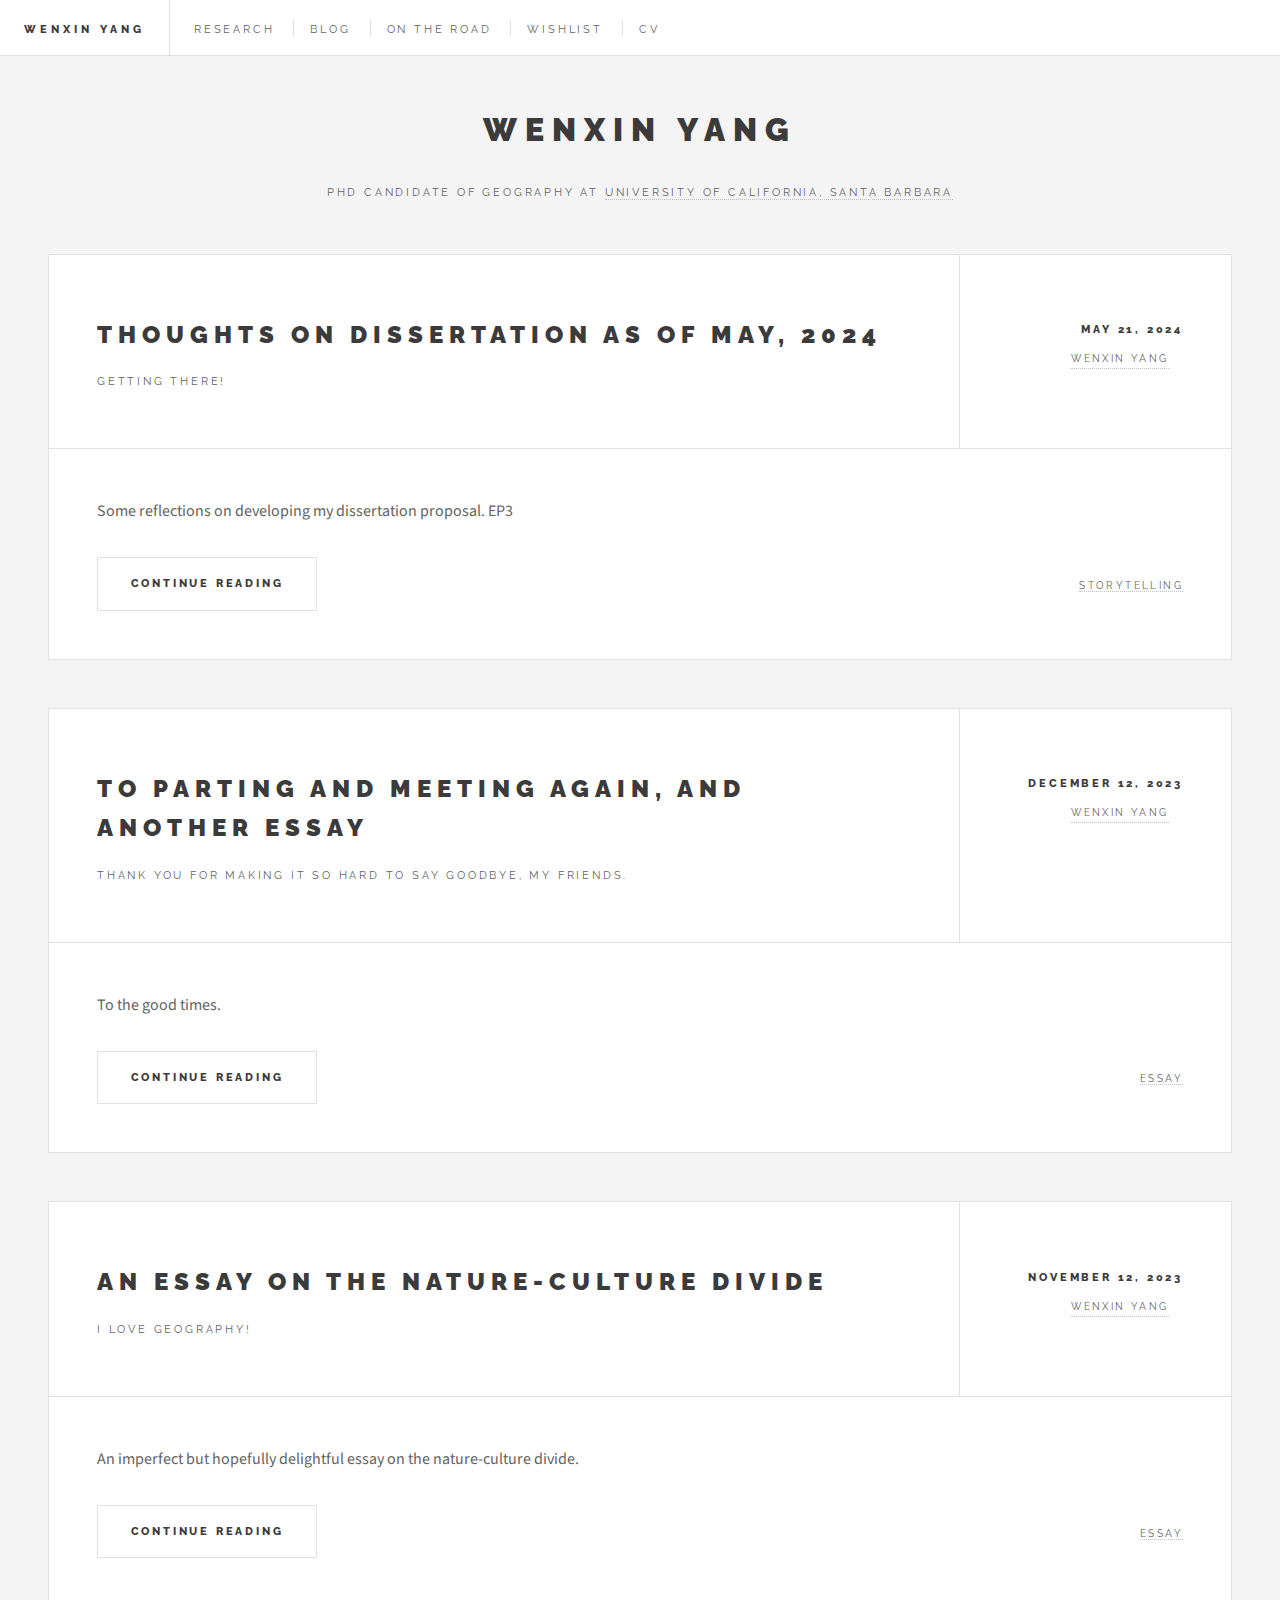
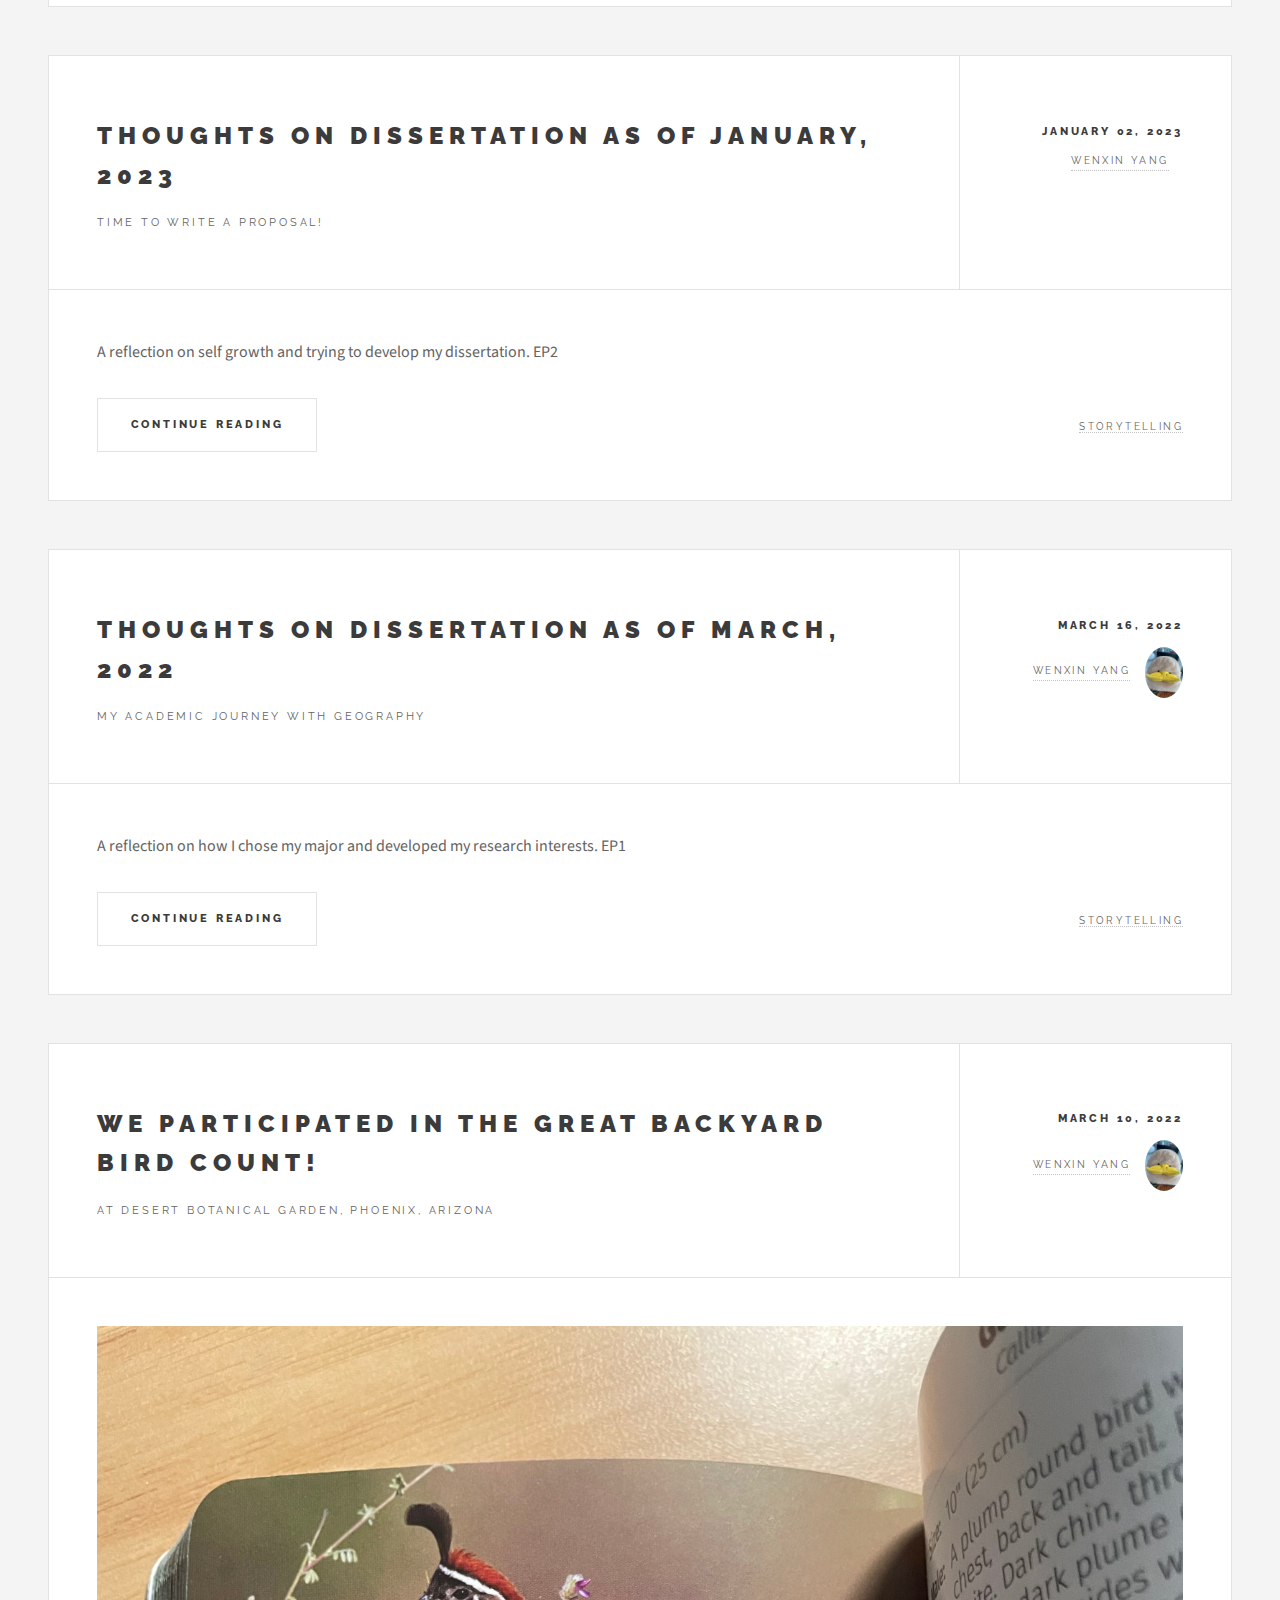
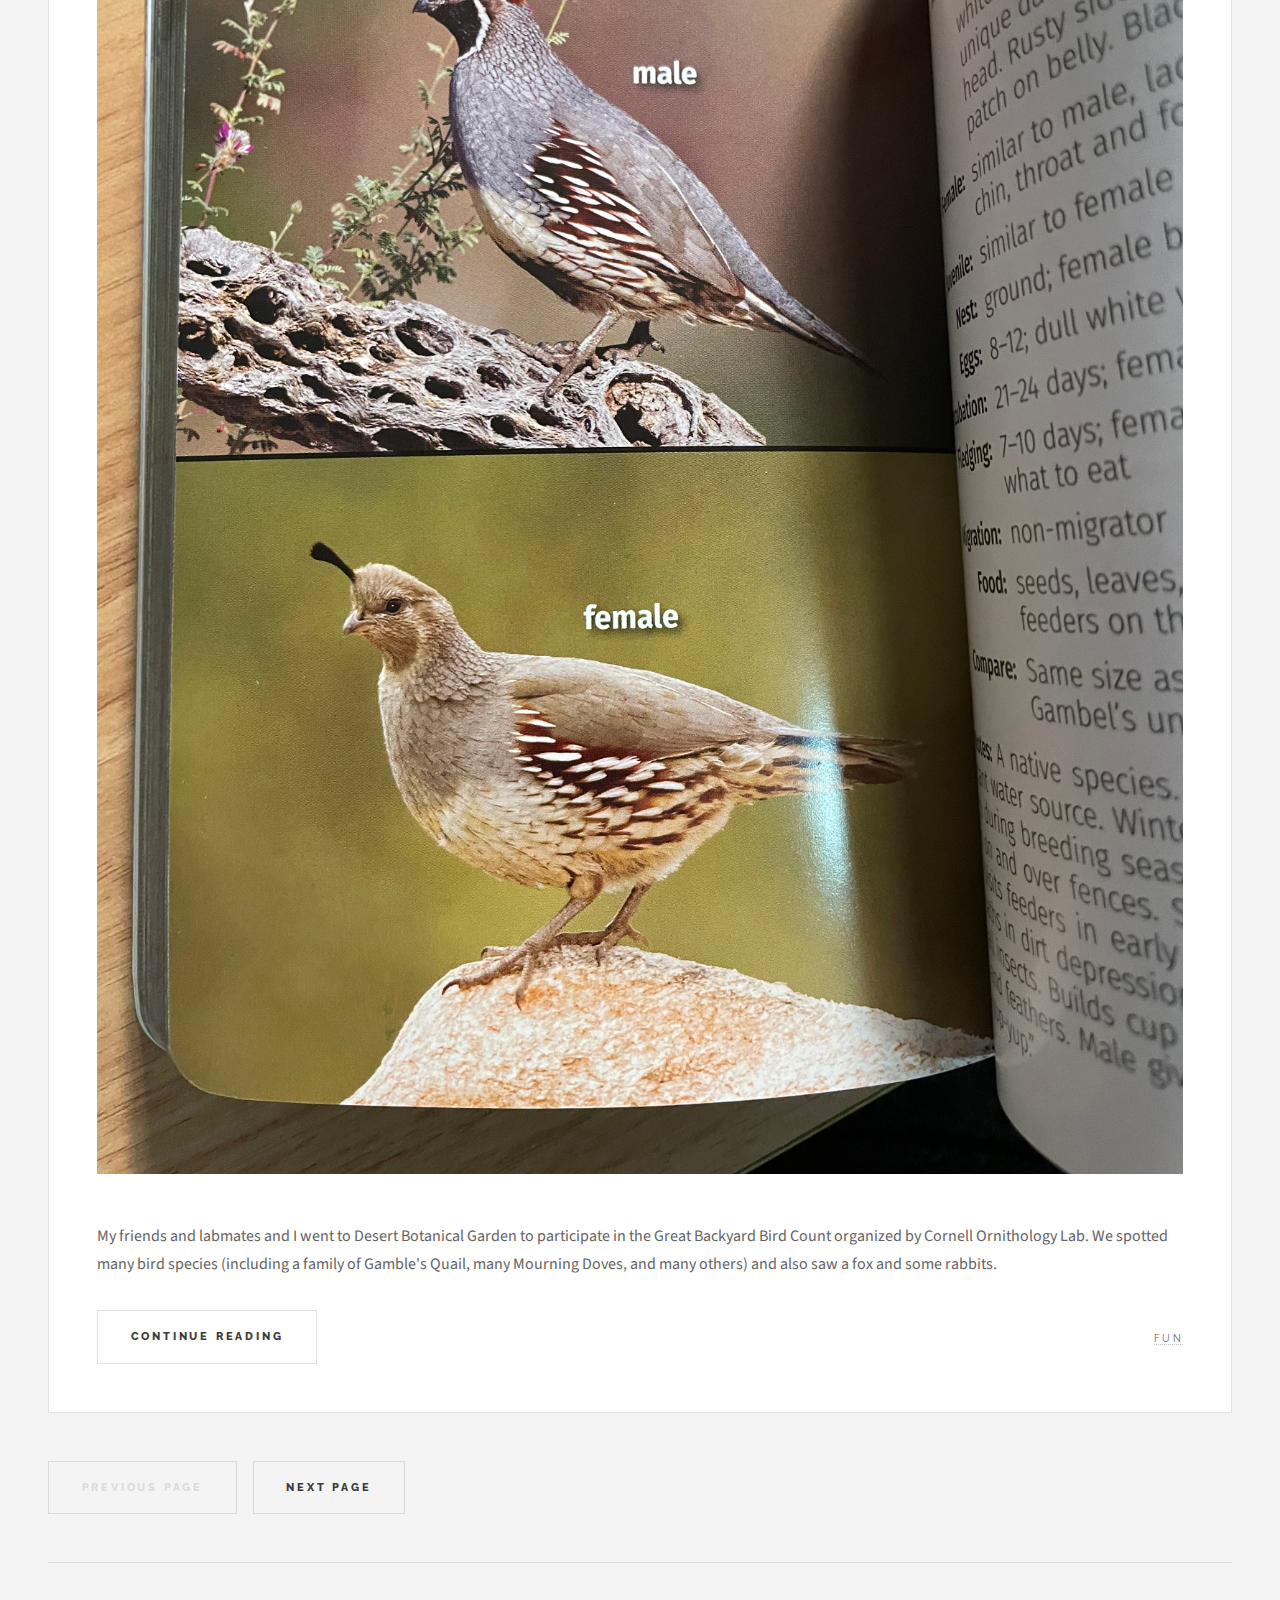
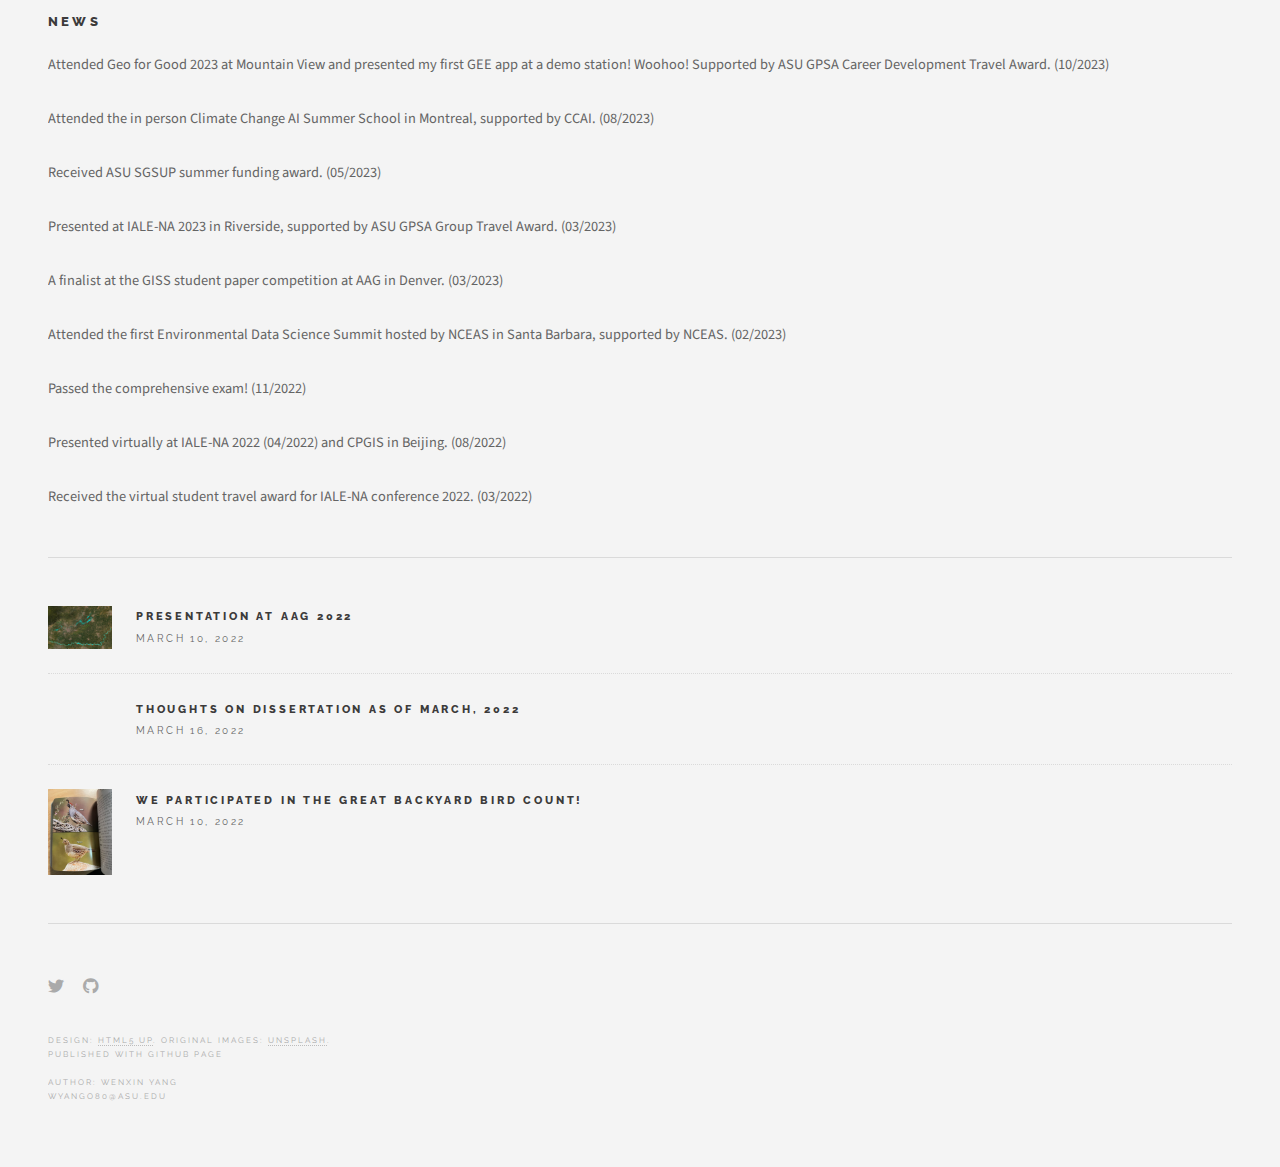
==== commit 6d043382: "update dissertation reflection ep4" ====
--- a/blog.html
+++ b/blog.html
@@ -10,6 +10,7 @@
 		<meta charset="utf-8" />
 		<meta name="viewport" content="width=device-width, initial-scale=1, user-scalable=no" />
 		<link rel="stylesheet" href="assets/css/main.css" />
+		<link rel="shortcut icon" type="image/png" href="images/sheep.png">
 	</head>
 	<body class="is-preload">
 
@@ -56,7 +57,7 @@
 						</article>
 
 
-						
+
 						<article class="post">
 							<header>
 								<div class="title">
@@ -195,7 +196,7 @@
 							<section id="intro">
 								<header>
 									<h2>Wenxin Yang</h2>
-									<p>PhD student of Geography at <a href="https://isearch.asu.edu/profile/3613936">Arizona State University</a></p>
+									<p>PhD Candidate of Geography at <a href="https://www.geog.ucsb.edu/people/students/wenxin-yang">University of California, Santa Barbara</a></p>
 								</header>
 							</section>
 
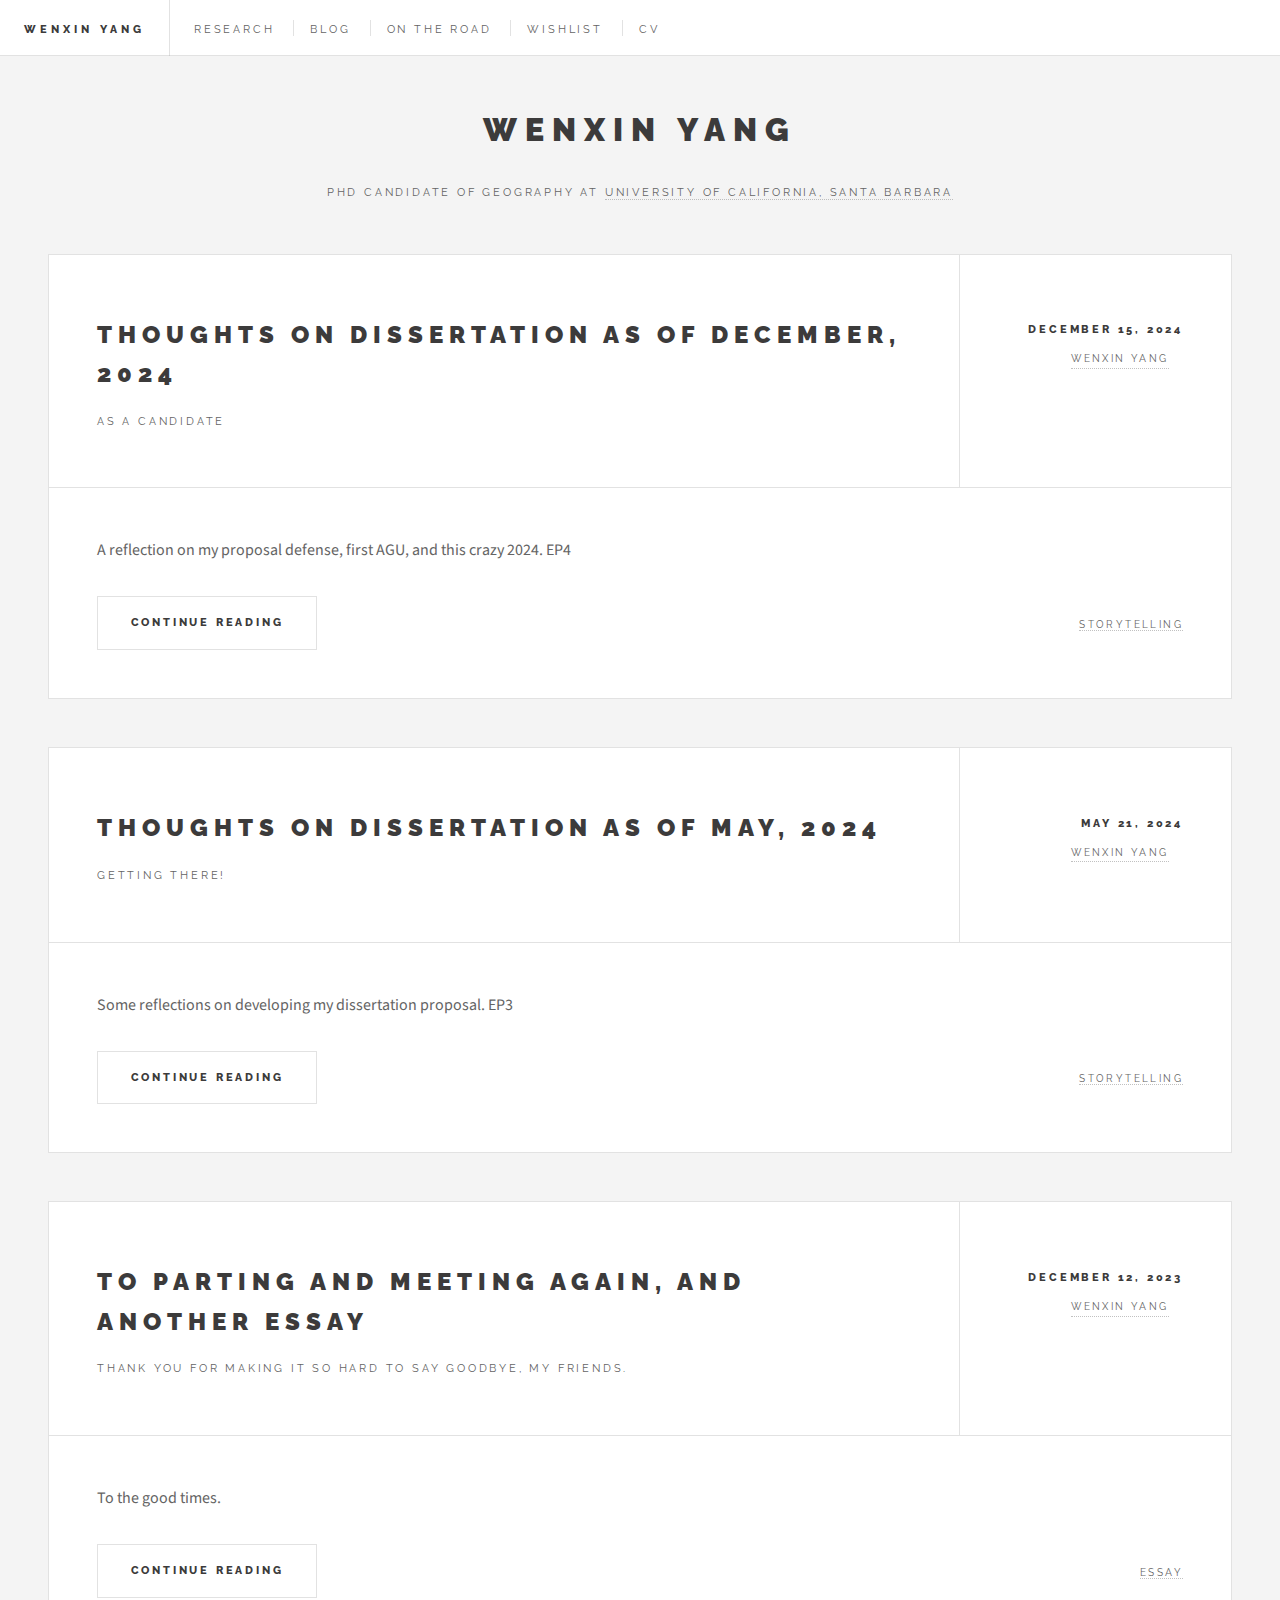
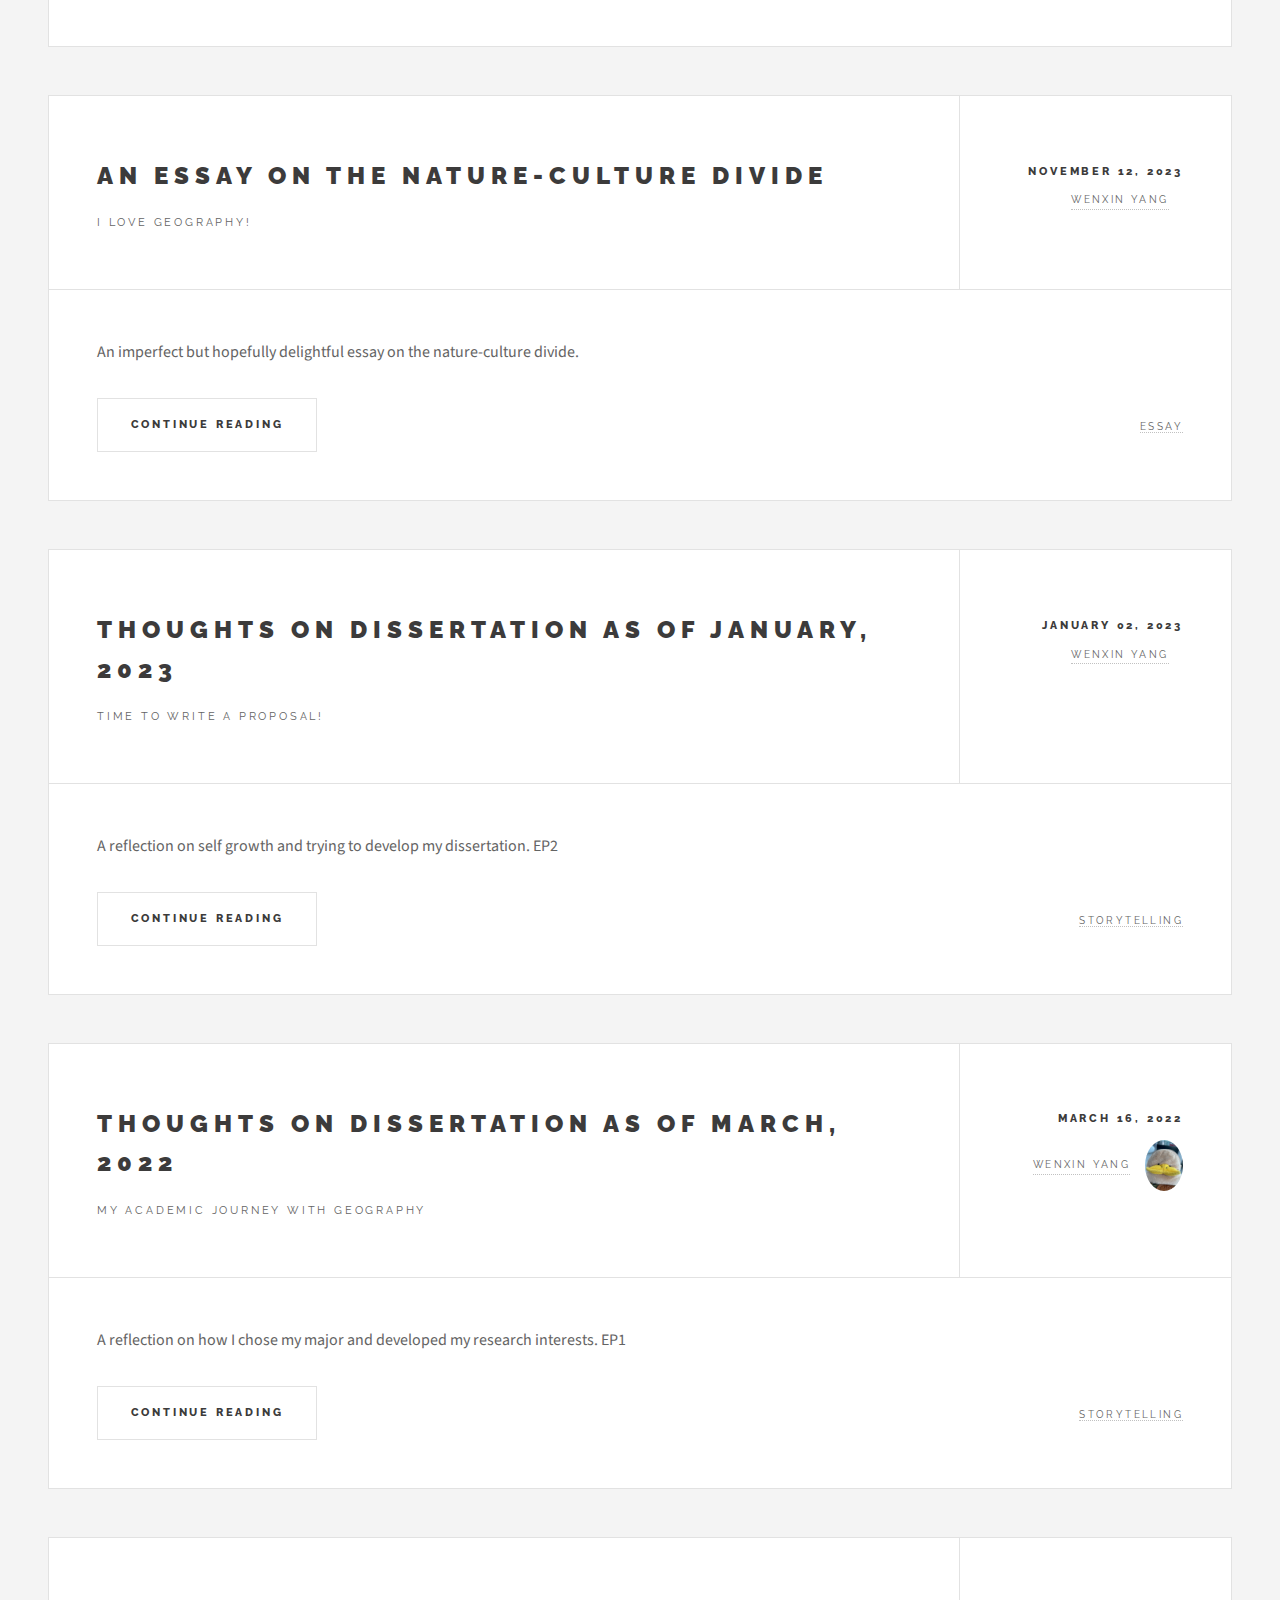
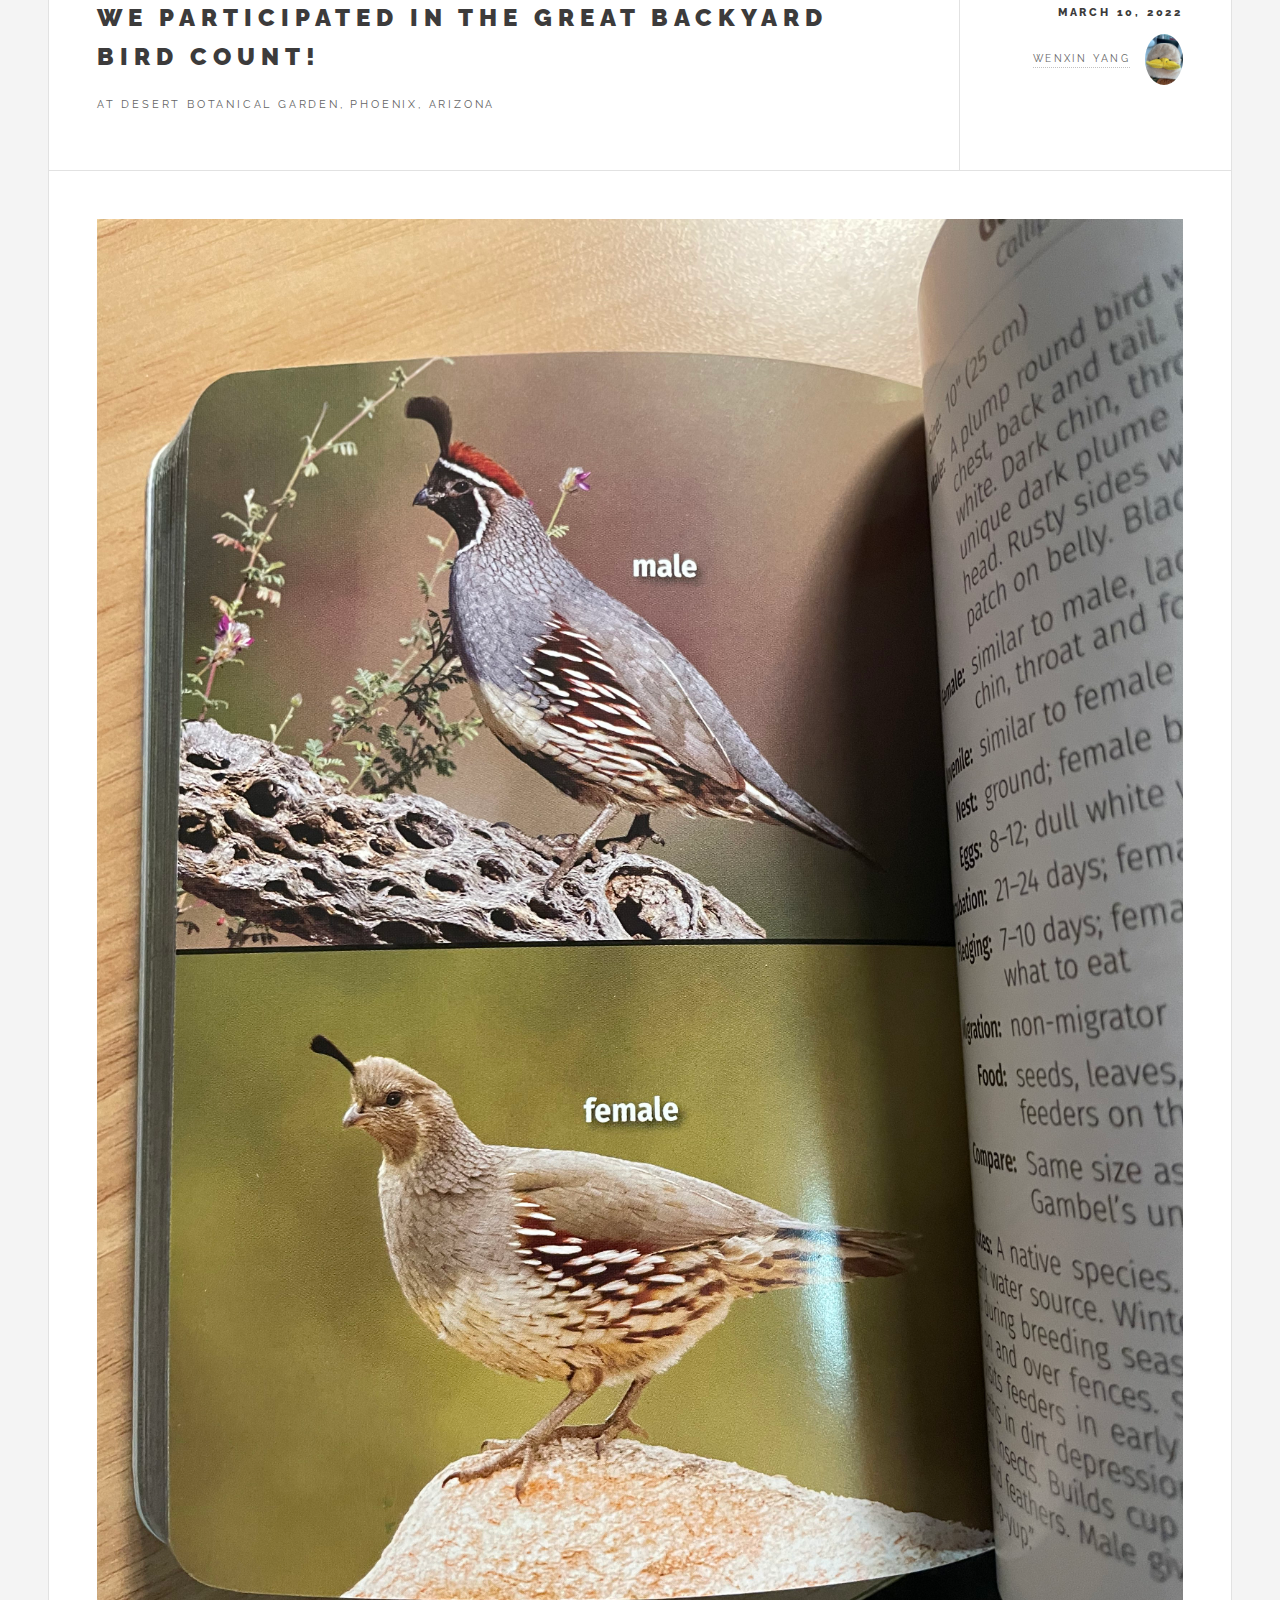
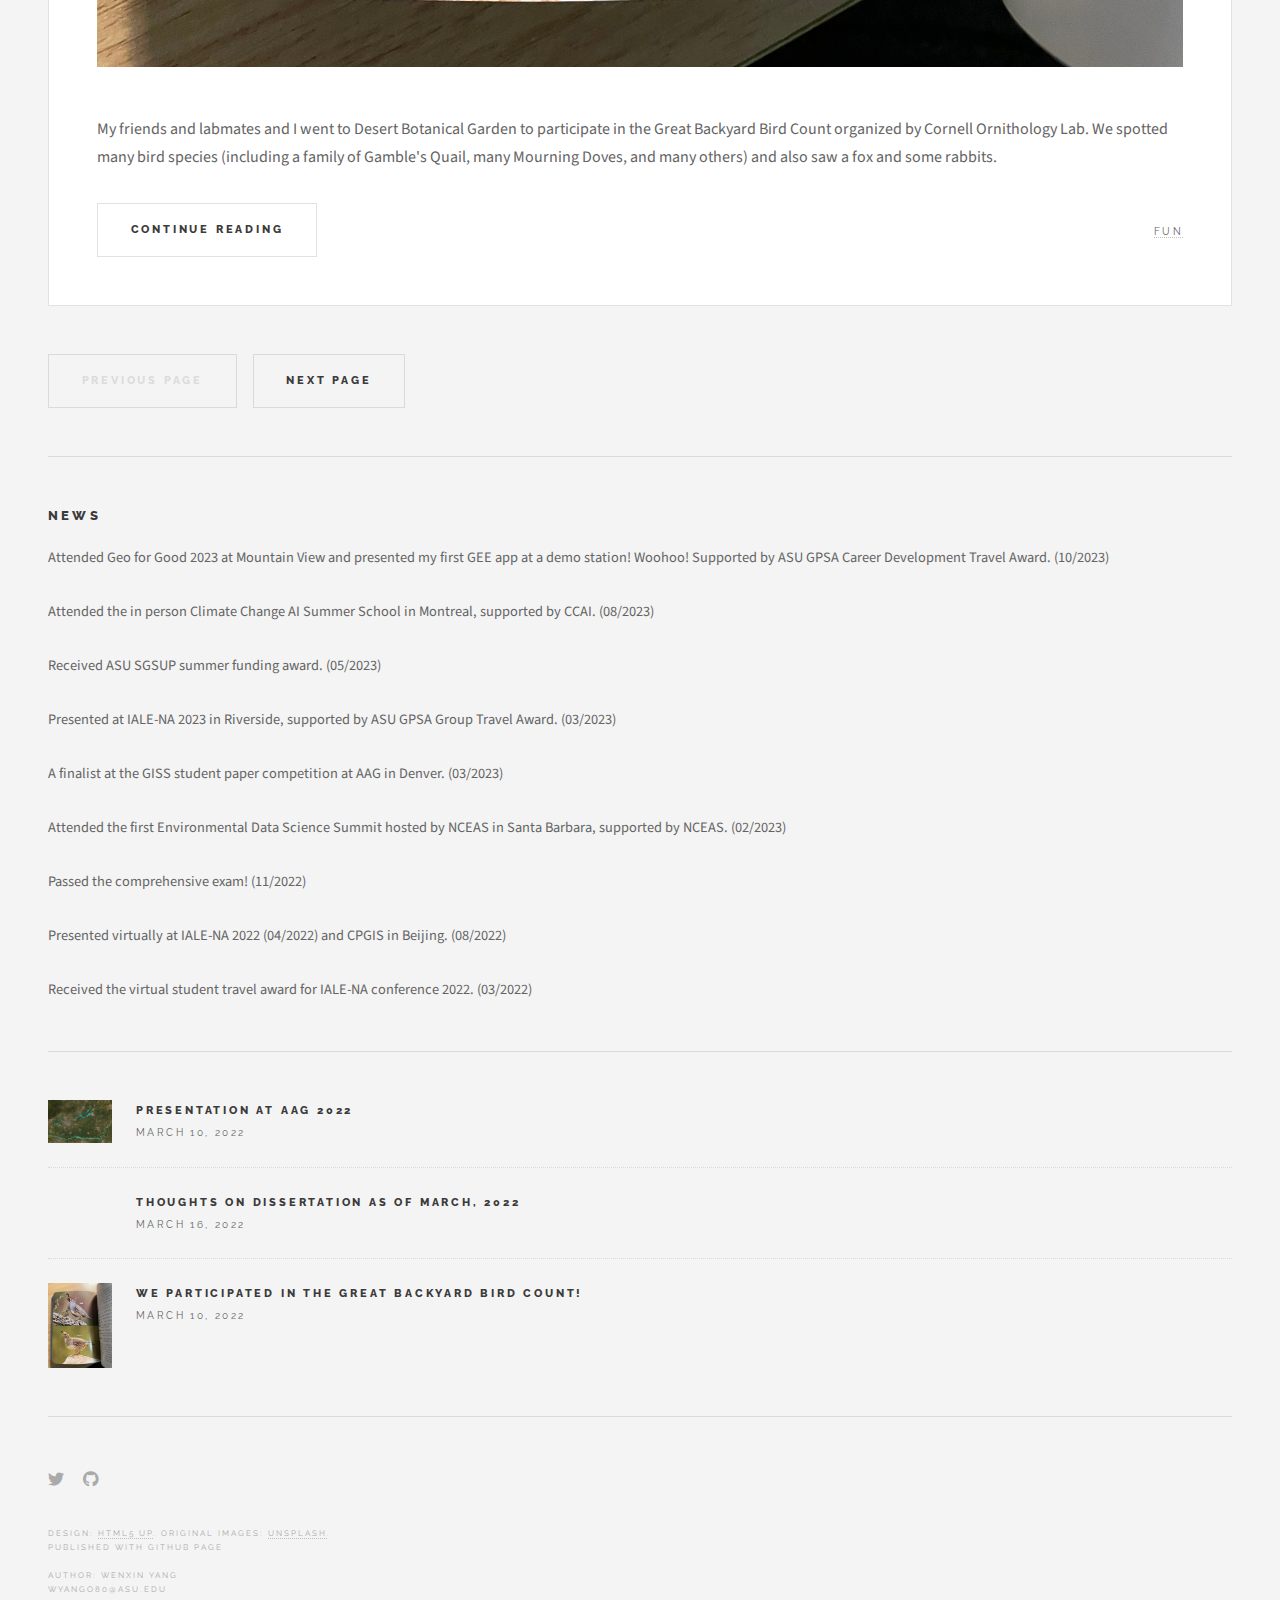
==== commit dfe5f759: "Update blog.html" ====
--- a/blog.html
+++ b/blog.html
@@ -34,6 +34,29 @@
 					<div id="main">
 
 						<!-- Post -->
+						<article class="post">
+							<header>
+								<div class="title">
+									<h2><a href="posts/dissertation-anxiety-2412.html">Thoughts on dissertation as of December, 2024</a></h2>
+									<p>As a candidate</p>
+								</div>
+								<div class="meta">
+									<time class="published" datetime="2024-12-15">December 15, 2024</time>
+									<a href="posts/intro.html" class="author"><span class="name">Wenxin Yang</span></a>
+								</div>
+							</header>
+							<p>A reflection on my proposal defense, first AGU, and this crazy 2024. EP4</p>
+							<footer>
+								<ul class="actions">
+									<li><a href="posts/dissertation-anxiety-2412.html" class="button large">Continue Reading</a></li>
+								</ul>
+								<ul class="stats">
+									<li><a href="#">storytelling</a></li>
+								</ul>
+							</footer>
+						</article>
+
+						
 						<article class="post">
 							<header>
 								<div class="title">
